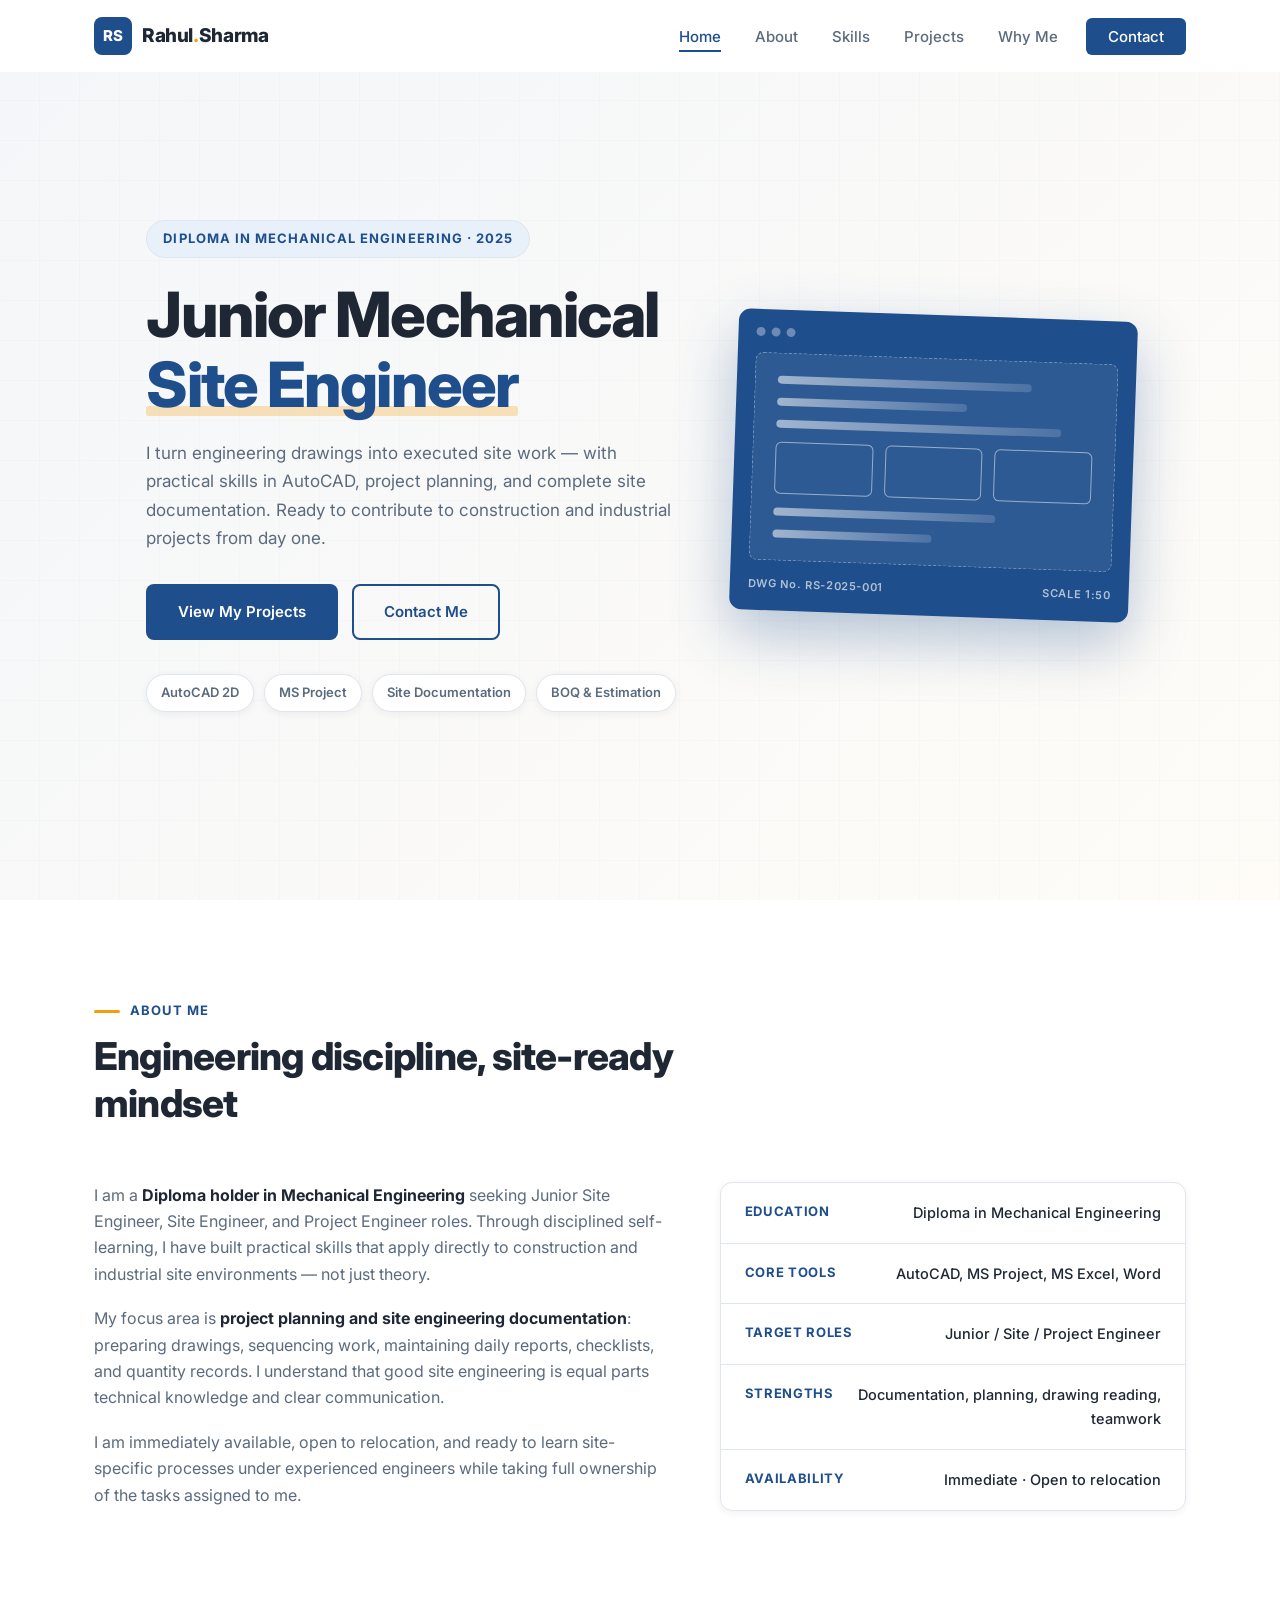
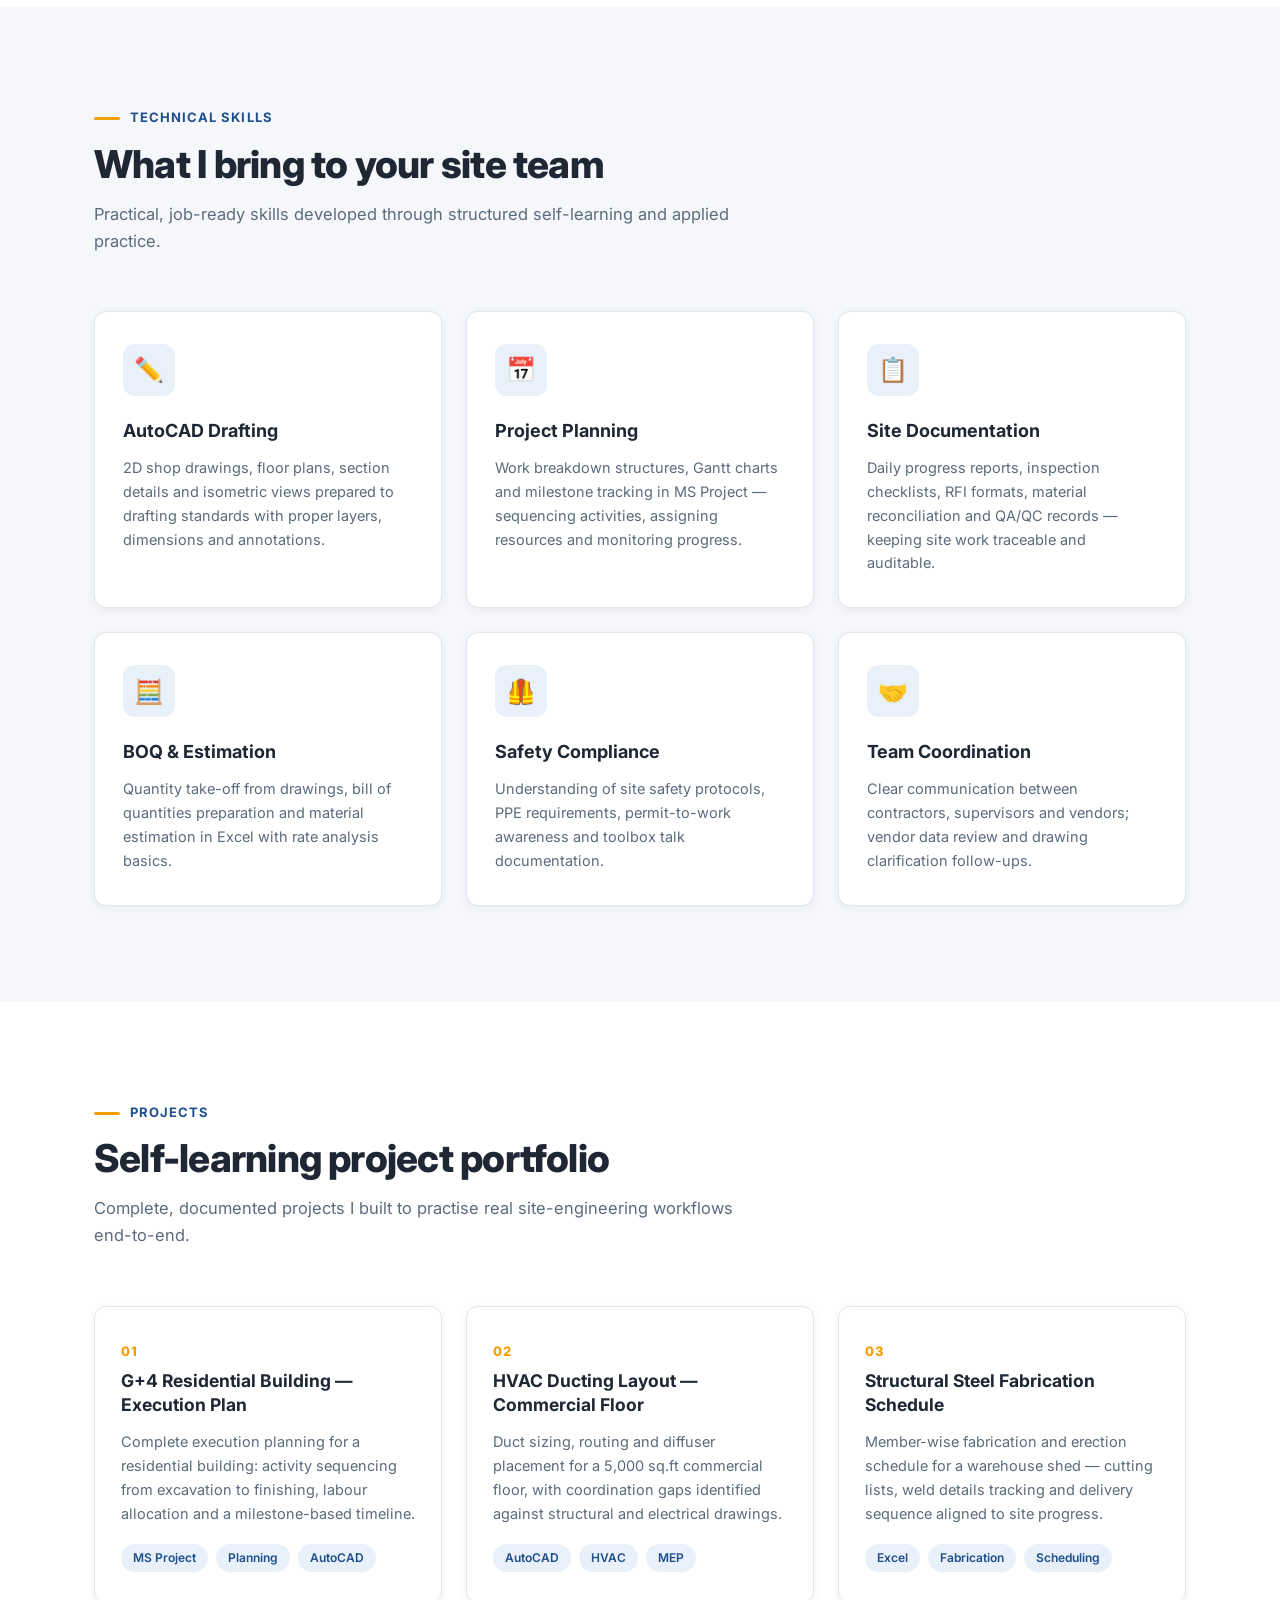
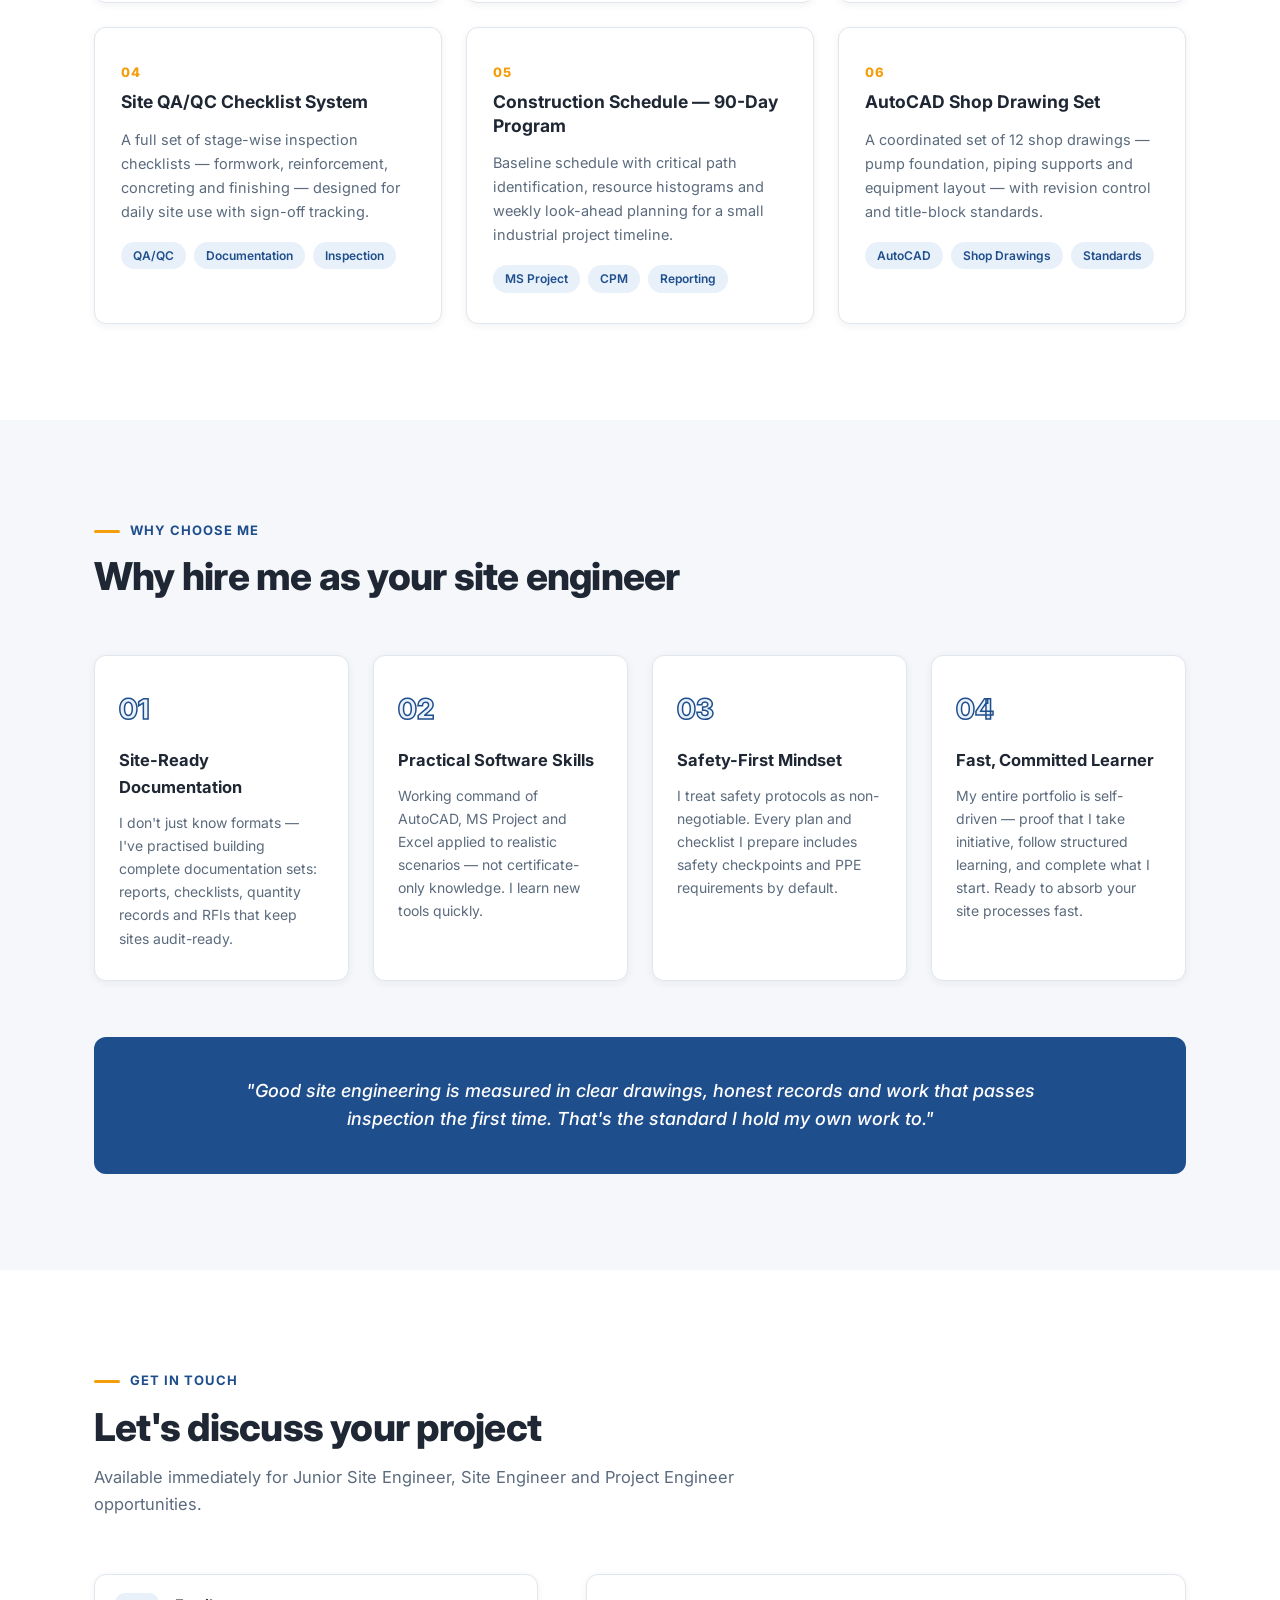
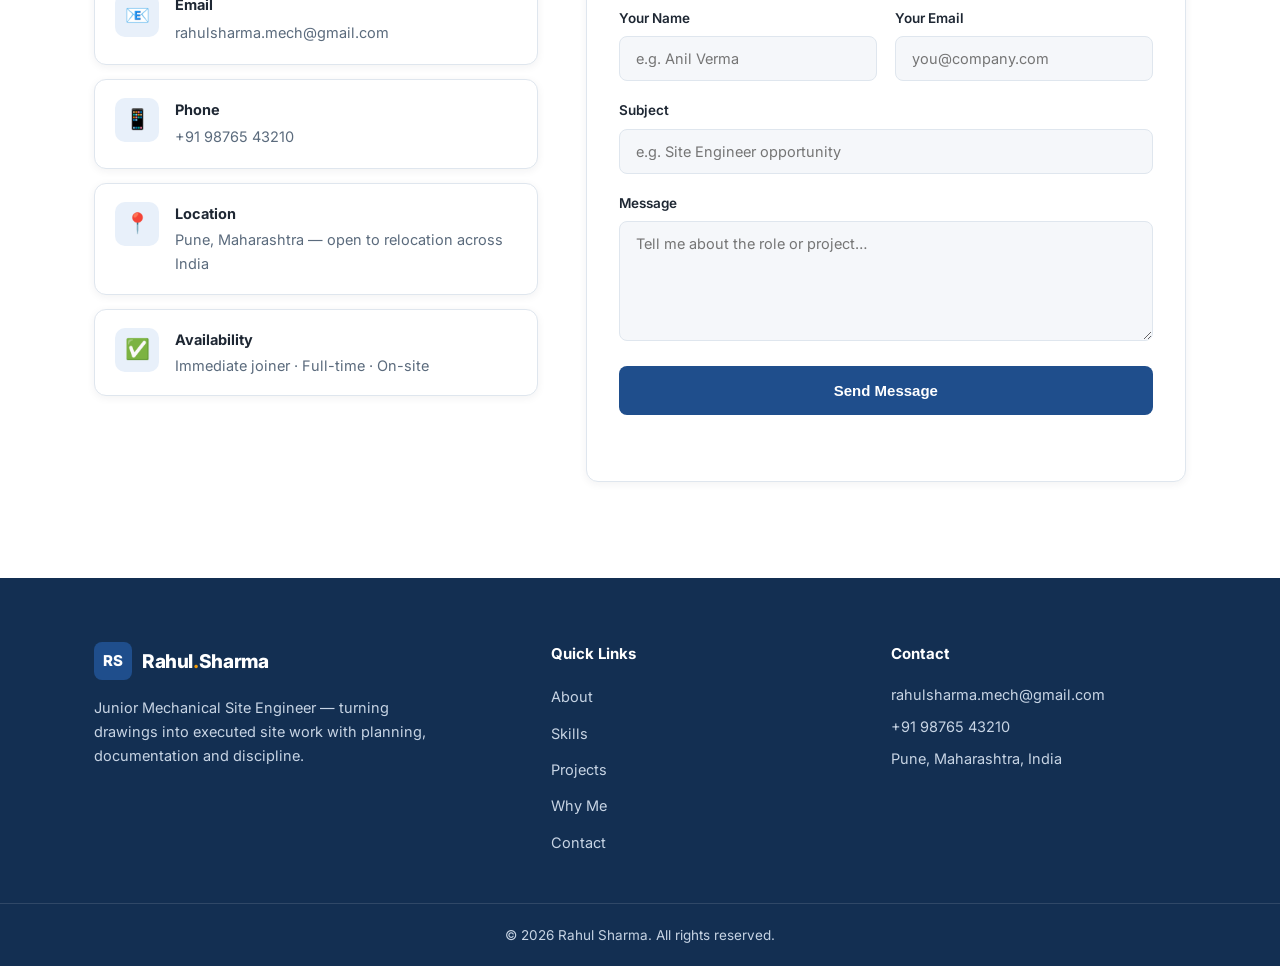
==== index.html @ 4ea64f09 "Initial portfolio website" ====
<!DOCTYPE html>
<html lang="en">
<head>
  <meta charset="UTF-8" />
  <meta name="viewport" content="width=device-width, initial-scale=1.0" />
  <title>Rahul Sharma | Junior Mechanical Site Engineer — Diploma in Mechanical Engineering</title>
  <meta name="description" content="Portfolio of Rahul Sharma, Diploma Mechanical Engineering candidate ready for Junior Site Engineer, Site Engineer and Project Engineer roles. Skilled in AutoCAD, project planning, and site engineering documentation." />
  <meta name="keywords" content="Mechanical Site Engineer, Junior Site Engineer, Project Engineer, Diploma Mechanical Engineering, AutoCAD, Site Documentation, Project Planning" />
  <meta name="author" content="Rahul Sharma" />

  <!-- Open Graph (social sharing) -->
  <meta property="og:title" content="Rahul Sharma | Junior Mechanical Site Engineer" />
  <meta property="og:description" content="Diploma Mechanical Engineering candidate skilled in AutoCAD, project planning and site documentation." />
  <meta property="og:type" content="website" />

  <link rel="preconnect" href="https://fonts.googleapis.com" />
  <link rel="preconnect" href="https://fonts.gstatic.com" crossorigin />
  <link href="https://fonts.googleapis.com/css2?family=Inter:wght@400;500;600;700;800&display=swap" rel="stylesheet" />
  <link rel="stylesheet" href="style.css" />
</head>
<body>

  <!-- ============ NAVBAR ============ -->
  <nav class="navbar" id="navbar" data-component="navbar">
    <div class="container nav-container">
      <a href="#home" class="nav-logo">
        <span class="logo-mark">RS</span>
        <span class="logo-text">Rahul<span class="logo-dot">.</span>Sharma</span>
      </a>

      <ul class="nav-menu" id="navMenu">
        <li><a href="#home" class="nav-link active">Home</a></li>
        <li><a href="#about" class="nav-link">About</a></li>
        <li><a href="#skills" class="nav-link">Skills</a></li>
        <li><a href="#projects" class="nav-link">Projects</a></li>
        <li><a href="#why" class="nav-link">Why Me</a></li>
        <li><a href="#contact" class="nav-link nav-cta">Contact</a></li>
      </ul>

      <button class="hamburger" id="hamburger" aria-label="Toggle navigation menu" aria-expanded="false">
        <span class="bar"></span>
        <span class="bar"></span>
        <span class="bar"></span>
      </button>
    </div>
  </nav>

  <!-- ============ HERO ============ -->
  <header class="hero" id="home" data-component="hero">
    <div class="container hero-container">
      <div class="hero-content">
        <p class="hero-eyebrow">Diploma in Mechanical Engineering · 2025</p>
        <h1 class="hero-title">
          Junior Mechanical<br />
          <span class="highlight">Site Engineer</span>
        </h1>
        <p class="hero-subtitle">
          I turn engineering drawings into executed site work — with practical skills in
          AutoCAD, project planning, and complete site documentation. Ready to contribute
          to construction and industrial projects from day one.
        </p>
        <div class="hero-btns">
          <a href="#projects" class="btn btn-primary">View My Projects</a>
          <a href="#contact" class="btn btn-outline">Contact Me</a>
        </div>
        <div class="hero-chips">
          <span class="chip">AutoCAD 2D</span>
          <span class="chip">MS Project</span>
          <span class="chip">Site Documentation</span>
          <span class="chip">BOQ &amp; Estimation</span>
        </div>
      </div>

      <div class="hero-visual">
        <div class="blueprint-card">
          <div class="bp-header">
            <span class="bp-dot"></span><span class="bp-dot"></span><span class="bp-dot"></span>
          </div>
          <div class="bp-grid">
            <div class="bp-line w-80"></div>
            <div class="bp-line w-60"></div>
            <div class="bp-line w-90"></div>
            <div class="bp-box-row">
              <div class="bp-box"></div>
              <div class="bp-box"></div>
              <div class="bp-box"></div>
            </div>
            <div class="bp-line w-70"></div>
            <div class="bp-line w-50"></div>
          </div>
          <div class="bp-footer">
            <span>DWG No. RS-2025-001</span>
            <span>SCALE 1:50</span>
          </div>
        </div>
      </div>
    </div>
    <div class="hero-bg"></div>
  </header>

  <!-- ============ ABOUT ============ -->
  <section class="section" id="about" data-component="about-section">
    <div class="container">
      <div class="section-head">
        <span class="section-label">About Me</span>
        <h2 class="section-title">Engineering discipline, site-ready mindset</h2>
      </div>

      <div class="about-grid">
        <div class="about-text">
          <p>
            I am a <strong>Diploma holder in Mechanical Engineering</strong> seeking Junior Site
            Engineer, Site Engineer, and Project Engineer roles. Through disciplined
            self-learning, I have built practical skills that apply directly to construction
            and industrial site environments — not just theory.
          </p>
          <p>
            My focus area is <strong>project planning and site engineering documentation</strong>:
            preparing drawings, sequencing work, maintaining daily reports, checklists, and
            quantity records. I understand that good site engineering is equal parts technical
            knowledge and clear communication.
          </p>
          <p>
            I am immediately available, open to relocation, and ready to learn site-specific
            processes under experienced engineers while taking full ownership of the tasks
            assigned to me.
          </p>
        </div>

        <div class="about-facts">
          <div class="fact-row">
            <span class="fact-label">Education</span>
            <span class="fact-value">Diploma in Mechanical Engineering</span>
          </div>
          <div class="fact-row">
            <span class="fact-label">Core Tools</span>
            <span class="fact-value">AutoCAD, MS Project, MS Excel, Word</span>
          </div>
          <div class="fact-row">
            <span class="fact-label">Target Roles</span>
            <span class="fact-value">Junior / Site / Project Engineer</span>
          </div>
          <div class="fact-row">
            <span class="fact-label">Strengths</span>
            <span class="fact-value">Documentation, planning, drawing reading, teamwork</span>
          </div>
          <div class="fact-row">
            <span class="fact-label">Availability</span>
            <span class="fact-value">Immediate · Open to relocation</span>
          </div>
        </div>
      </div>
    </div>
  </section>

  <!-- ============ SKILLS ============ -->
  <section class="section section-alt" id="skills" data-component="skills-section">
    <div class="container">
      <div class="section-head">
        <span class="section-label">Technical Skills</span>
        <h2 class="section-title">What I bring to your site team</h2>
        <p class="section-desc">Practical, job-ready skills developed through structured self-learning and applied practice.</p>
      </div>

      <div class="skills-grid">
        <div class="skill-card">
          <div class="skill-icon">✏️</div>
          <h3>AutoCAD Drafting</h3>
          <p>2D shop drawings, floor plans, section details and isometric views prepared to drafting standards with proper layers, dimensions and annotations.</p>
        </div>
        <div class="skill-card">
          <div class="skill-icon">📅</div>
          <h3>Project Planning</h3>
          <p>Work breakdown structures, Gantt charts and milestone tracking in MS Project — sequencing activities, assigning resources and monitoring progress.</p>
        </div>
        <div class="skill-card">
          <div class="skill-icon">📋</div>
          <h3>Site Documentation</h3>
          <p>Daily progress reports, inspection checklists, RFI formats, material reconciliation and QA/QC records — keeping site work traceable and auditable.</p>
        </div>
        <div class="skill-card">
          <div class="skill-icon">🧮</div>
          <h3>BOQ &amp; Estimation</h3>
          <p>Quantity take-off from drawings, bill of quantities preparation and material estimation in Excel with rate analysis basics.</p>
        </div>
        <div class="skill-card">
          <div class="skill-icon">🦺</div>
          <h3>Safety Compliance</h3>
          <p>Understanding of site safety protocols, PPE requirements, permit-to-work awareness and toolbox talk documentation.</p>
        </div>
        <div class="skill-card">
          <div class="skill-icon">🤝</div>
          <h3>Team Coordination</h3>
          <p>Clear communication between contractors, supervisors and vendors; vendor data review and drawing clarification follow-ups.</p>
        </div>
      </div>
    </div>
  </section>

  <!-- ============ PROJECTS ============ -->
  <section class="section" id="projects" data-component="projects-section">
    <div class="container">
      <div class="section-head">
        <span class="section-label">Projects</span>
        <h2 class="section-title">Self-learning project portfolio</h2>
        <p class="section-desc">Complete, documented projects I built to practise real site-engineering workflows end-to-end.</p>
      </div>

      <div class="projects-grid">
        <article class="project-card">
          <div class="project-top">
            <span class="project-num">01</span>
            <h3>G+4 Residential Building — Execution Plan</h3>
          </div>
          <p>Complete execution planning for a residential building: activity sequencing from excavation to finishing, labour allocation and a milestone-based timeline.</p>
          <div class="tags"><span>MS Project</span><span>Planning</span><span>AutoCAD</span></div>
        </article>

        <article class="project-card">
          <div class="project-top">
            <span class="project-num">02</span>
            <h3>HVAC Ducting Layout — Commercial Floor</h3>
          </div>
          <p>Duct sizing, routing and diffuser placement for a 5,000 sq.ft commercial floor, with coordination gaps identified against structural and electrical drawings.</p>
          <div class="tags"><span>AutoCAD</span><span>HVAC</span><span>MEP</span></div>
        </article>

        <article class="project-card">
          <div class="project-top">
            <span class="project-num">03</span>
            <h3>Structural Steel Fabrication Schedule</h3>
          </div>
          <p>Member-wise fabrication and erection schedule for a warehouse shed — cutting lists, weld details tracking and delivery sequence aligned to site progress.</p>
          <div class="tags"><span>Excel</span><span>Fabrication</span><span>Scheduling</span></div>
        </article>

        <article class="project-card">
          <div class="project-top">
            <span class="project-num">04</span>
            <h3>Site QA/QC Checklist System</h3>
          </div>
          <p>A full set of stage-wise inspection checklists — formwork, reinforcement, concreting and finishing — designed for daily site use with sign-off tracking.</p>
          <div class="tags"><span>QA/QC</span><span>Documentation</span><span>Inspection</span></div>
        </article>

        <article class="project-card">
          <div class="project-top">
            <span class="project-num">05</span>
            <h3>Construction Schedule — 90-Day Program</h3>
          </div>
          <p>Baseline schedule with critical path identification, resource histograms and weekly look-ahead planning for a small industrial project timeline.</p>
          <div class="tags"><span>MS Project</span><span>CPM</span><span>Reporting</span></div>
        </article>

        <article class="project-card">
          <div class="project-top">
            <span class="project-num">06</span>
            <h3>AutoCAD Shop Drawing Set</h3>
          </div>
          <p>A coordinated set of 12 shop drawings — pump foundation, piping supports and equipment layout — with revision control and title-block standards.</p>
          <div class="tags"><span>AutoCAD</span><span>Shop Drawings</span><span>Standards</span></div>
        </article>
      </div>
    </div>
  </section>

  <!-- ============ WHY CHOOSE ME ============ -->
  <section class="section section-alt" id="why" data-component="why-section">
    <div class="container">
      <div class="section-head">
        <span class="section-label">Why Choose Me</span>
        <h2 class="section-title">Why hire me as your site engineer</h2>
      </div>

      <div class="why-grid">
        <div class="why-card">
          <div class="why-num">01</div>
          <h3>Site-Ready Documentation</h3>
          <p>I don't just know formats — I've practised building complete documentation sets: reports, checklists, quantity records and RFIs that keep sites audit-ready.</p>
        </div>
        <div class="why-card">
          <div class="why-num">02</div>
          <h3>Practical Software Skills</h3>
          <p>Working command of AutoCAD, MS Project and Excel applied to realistic scenarios — not certificate-only knowledge. I learn new tools quickly.</p>
        </div>
        <div class="why-card">
          <div class="why-num">03</div>
          <h3>Safety-First Mindset</h3>
          <p>I treat safety protocols as non-negotiable. Every plan and checklist I prepare includes safety checkpoints and PPE requirements by default.</p>
        </div>
        <div class="why-card">
          <div class="why-num">04</div>
          <h3>Fast, Committed Learner</h3>
          <p>My entire portfolio is self-driven — proof that I take initiative, follow structured learning, and complete what I start. Ready to absorb your site processes fast.</p>
        </div>
      </div>

      <div class="why-statement">
        <p>"Good site engineering is measured in clear drawings, honest records and work that passes inspection the first time. That's the standard I hold my own work to."</p>
      </div>
    </div>
  </section>

  <!-- ============ CONTACT ============ -->
  <section class="section" id="contact" data-component="contact-section">
    <div class="container">
      <div class="section-head">
        <span class="section-label">Get In Touch</span>
        <h2 class="section-title">Let's discuss your project</h2>
        <p class="section-desc">Available immediately for Junior Site Engineer, Site Engineer and Project Engineer opportunities.</p>
      </div>

      <div class="contact-grid">
        <div class="contact-info">
          <div class="contact-item">
            <div class="contact-icon">📧</div>
            <div>
              <h4>Email</h4>
              <a href="mailto:rahulsharma.mech@gmail.com">rahulsharma.mech@gmail.com</a>
            </div>
          </div>
          <div class="contact-item">
            <div class="contact-icon">📱</div>
            <div>
              <h4>Phone</h4>
              <a href="tel:+919876543210">+91 98765 43210</a>
            </div>
          </div>
          <div class="contact-item">
            <div class="contact-icon">📍</div>
            <div>
              <h4>Location</h4>
              <p>Pune, Maharashtra — open to relocation across India</p>
            </div>
          </div>
          <div class="contact-item">
            <div class="contact-icon">✅</div>
            <div>
              <h4>Availability</h4>
              <p>Immediate joiner · Full-time · On-site</p>
            </div>
          </div>
        </div>

        <form class="contact-form" id="contactForm" novalidate>
          <div class="form-row">
            <div class="form-group">
              <label for="name">Your Name</label>
              <input type="text" id="name" name="name" placeholder="e.g. Anil Verma" required />
            </div>
            <div class="form-group">
              <label for="email">Your Email</label>
              <input type="email" id="email" name="email" placeholder="you@company.com" required />
            </div>
          </div>
          <div class="form-group">
            <label for="subject">Subject</label>
            <input type="text" id="subject" name="subject" placeholder="e.g. Site Engineer opportunity" required />
          </div>
          <div class="form-group">
            <label for="message">Message</label>
            <textarea id="message" name="message" rows="5" placeholder="Tell me about the role or project…" required></textarea>
          </div>
          <button type="submit" class="btn btn-primary btn-full">Send Message</button>
          <p class="form-note" id="formNote"></p>
        </form>
      </div>
    </div>
  </section>

  <!-- ============ FOOTER ============ -->
  <footer class="footer" data-component="footer">
    <div class="container footer-grid">
      <div class="footer-brand">
        <a href="#home" class="nav-logo">
          <span class="logo-mark">RS</span>
          <span class="logo-text">Rahul<span class="logo-dot">.</span>Sharma</span>
        </a>
        <p>Junior Mechanical Site Engineer — turning drawings into executed site work with planning, documentation and discipline.</p>
      </div>
      <div class="footer-links">
        <h4>Quick Links</h4>
        <ul>
          <li><a href="#about">About</a></li>
          <li><a href="#skills">Skills</a></li>
          <li><a href="#projects">Projects</a></li>
          <li><a href="#why">Why Me</a></li>
          <li><a href="#contact">Contact</a></li>
        </ul>
      </div>
      <div class="footer-contact">
        <h4>Contact</h4>
        <p><a href="mailto:rahulsharma.mech@gmail.com">rahulsharma.mech@gmail.com</a></p>
        <p><a href="tel:+919876543210">+91 98765 43210</a></p>
        <p>Pune, Maharashtra, India</p>
      </div>
    </div>
    <div class="footer-bottom">
      <div class="container">
        <p>© <span id="year"></span> Rahul Sharma. All rights reserved.</p>
      </div>
    </div>
  </footer>

  <script type="module" src="js/main.js"></script>
</body>
</html>
---- style.css ----
/* ============================================
   Rahul Sharma — Mechanical Site Engineer Portfolio
   Clean corporate/engineering theme
   ============================================ */

/* ---------- Design Tokens ---------- */
:root {
  --primary: #1f4e8c;          /* engineering navy blue */
  --primary-dark: #173a68;
  --primary-light: #e8f0fa;
  --accent: #f59e0b;           /* safety amber accent */
  --bg: #ffffff;
  --bg-alt: #f5f7fa;
  --text: #1e2733;
  --text-muted: #5b6b7d;
  --border: #dfe6ee;
  --radius: 12px;
  --shadow-sm: 0 2px 8px rgba(30, 39, 51, 0.06);
  --shadow-md: 0 10px 30px rgba(30, 39, 51, 0.10);
  --nav-h: 72px;
  --font: 'Inter', -apple-system, BlinkMacSystemFont, 'Segoe UI', Roboto, sans-serif;
}

/* ---------- Reset & Base ---------- */
* { margin: 0; padding: 0; box-sizing: border-box; }

html { scroll-behavior: smooth; }

body {
  font-family: var(--font);
  color: var(--text);
  background: var(--bg);
  line-height: 1.65;
  font-size: 16px;
  -webkit-font-smoothing: antialiased;
}

img { max-width: 100%; display: block; }
a { text-decoration: none; color: inherit; }
ul { list-style: none; }
section[id], header[id] { scroll-margin-top: var(--nav-h); }

.container {
  max-width: 1140px;
  margin: 0 auto;
  padding: 0 24px;
}

/* ---------- Buttons ---------- */
.btn {
  display: inline-block;
  padding: 14px 30px;
  border-radius: 8px;
  font-weight: 600;
  font-size: 15px;
  border: 2px solid transparent;
  cursor: pointer;
  transition: transform 0.25s ease, box-shadow 0.25s ease, background 0.25s ease, color 0.25s ease, border-color 0.25s ease;
}
.btn:active { transform: translateY(0); }

.btn-primary {
  background: var(--primary);
  color: #fff;
}
.btn-primary:hover {
  background: var(--primary-dark);
  transform: translateY(-3px);
  box-shadow: 0 8px 20px rgba(31, 78, 140, 0.28);
}

.btn-outline {
  background: transparent;
  color: var(--primary);
  border-color: var(--primary);
}
.btn-outline:hover {
  background: var(--primary);
  color: #fff;
  transform: translateY(-3px);
  box-shadow: 0 8px 20px rgba(31, 78, 140, 0.20);
}

.btn-full { width: 100%; }

/* ============================================
   NAVBAR
   ============================================ */
.navbar {
  position: fixed;
  top: 0;
  left: 0;
  width: 100%;
  height: var(--nav-h);
  background: rgba(255, 255, 255, 0.96);
  backdrop-filter: blur(8px);
  z-index: 1000;
  transition: box-shadow 0.3s ease;
}
.navbar.scrolled { box-shadow: var(--shadow-sm); }

.nav-container {
  height: var(--nav-h);
  display: flex;
  align-items: center;
  justify-content: space-between;
}

.nav-logo {
  display: flex;
  align-items: center;
  gap: 10px;
  font-weight: 800;
  font-size: 19px;
  letter-spacing: -0.02em;
}
.logo-mark {
  width: 38px;
  height: 38px;
  display: grid;
  place-items: center;
  background: var(--primary);
  color: #fff;
  border-radius: 8px;
  font-size: 15px;
  font-weight: 800;
}
.logo-dot { color: var(--accent); }

.nav-menu {
  display: flex;
  align-items: center;
  gap: 6px;
}
.nav-link {
  position: relative;
  padding: 8px 14px;
  font-weight: 500;
  font-size: 15px;
  color: var(--text-muted);
  transition: color 0.2s ease;
  border-radius: 6px;
}
.nav-link::after {
  content: '';
  position: absolute;
  left: 14px;
  right: 14px;
  bottom: 2px;
  height: 2px;
  background: var(--primary);
  transform: scaleX(0);
  transform-origin: left;
  transition: transform 0.25s ease;
}
.nav-link:hover,
.nav-link.active { color: var(--primary); }
.nav-link:hover::after,
.nav-link.active::after { transform: scaleX(1); }

.nav-cta,
.nav-cta.active,
.nav-cta:hover {
  background: var(--primary);
  color: #fff;
  margin-left: 8px;
  padding: 9px 22px;
}
.nav-cta::after { display: none; }
.nav-cta:hover { background: var(--primary-dark); }

/* Hamburger */
.hamburger {
  display: none;
  flex-direction: column;
  gap: 5px;
  background: none;
  border: none;
  cursor: pointer;
  padding: 6px;
}
.bar {
  width: 24px;
  height: 2.5px;
  background: var(--text);
  border-radius: 2px;
  transition: transform 0.3s ease, opacity 0.3s ease;
}
.hamburger.active .bar:nth-child(1) { transform: translateY(7.5px) rotate(45deg); }
.hamburger.active .bar:nth-child(2) { opacity: 0; }
.hamburger.active .bar:nth-child(3) { transform: translateY(-7.5px) rotate(-45deg); }

/* ============================================
   HERO
   ============================================ */
.hero {
  position: relative;
  min-height: 100vh;
  display: flex;
  align-items: center;
  padding: calc(var(--nav-h) + 40px) 0 80px;
  overflow: hidden;
}
.hero-bg {
  position: absolute;
  inset: 0;
  z-index: -1;
  background:
    linear-gradient(135deg, rgba(31, 78, 140, 0.05) 0%, rgba(245, 158, 11, 0.03) 100%),
    repeating-linear-gradient(0deg, transparent, transparent 39px, rgba(31, 78, 140, 0.045) 40px),
    repeating-linear-gradient(90deg, transparent, transparent 39px, rgba(31, 78, 140, 0.045) 40px);
}

.hero-container {
  display: grid;
  grid-template-columns: 1.15fr 0.85fr;
  gap: 48px;
  align-items: center;
}

.hero-eyebrow {
  display: inline-block;
  font-size: 13px;
  font-weight: 700;
  letter-spacing: 0.08em;
  text-transform: uppercase;
  color: var(--primary);
  background: var(--primary-light);
  border: 1px solid var(--border);
  padding: 7px 16px;
  border-radius: 100px;
  margin-bottom: 22px;
}

.hero-title {
  font-size: clamp(2.4rem, 5.4vw, 3.9rem);
  font-weight: 800;
  line-height: 1.12;
  letter-spacing: -0.03em;
  margin-bottom: 20px;
}
.hero-title .highlight {
  color: var(--primary);
  position: relative;
}
.hero-title .highlight::after {
  content: '';
  position: absolute;
  left: 0;
  bottom: 6px;
  width: 100%;
  height: 10px;
  background: rgba(245, 158, 11, 0.28);
  z-index: -1;
  border-radius: 2px;
}

.hero-subtitle {
  font-size: 17px;
  color: var(--text-muted);
  max-width: 540px;
  margin-bottom: 32px;
}

.hero-btns {
  display: flex;
  gap: 14px;
  flex-wrap: wrap;
  margin-bottom: 34px;
}

.hero-chips {
  display: flex;
  flex-wrap: wrap;
  gap: 10px;
}
.chip {
  font-size: 13px;
  font-weight: 600;
  color: var(--text-muted);
  background: #fff;
  border: 1px solid var(--border);
  padding: 7px 14px;
  border-radius: 100px;
  box-shadow: var(--shadow-sm);
  transition: transform 0.2s ease, color 0.2s ease, border-color 0.2s ease;
}
.chip:hover {
  transform: translateY(-2px);
  color: var(--primary);
  border-color: var(--primary);
}

/* Blueprint card visual */
.blueprint-card {
  background: var(--primary);
  border-radius: var(--radius);
  padding: 18px;
  box-shadow: 0 24px 60px rgba(31, 78, 140, 0.32);
  transform: rotate(2deg);
  transition: transform 0.4s ease;
}
.blueprint-card:hover { transform: rotate(0deg) scale(1.02); }

.bp-header { display: flex; gap: 6px; margin-bottom: 16px; }
.bp-dot { width: 9px; height: 9px; border-radius: 50%; background: rgba(255, 255, 255, 0.35); }

.bp-grid {
  background: rgba(255, 255, 255, 0.07);
  border: 1px dashed rgba(255, 255, 255, 0.35);
  border-radius: 8px;
  padding: 22px;
  display: flex;
  flex-direction: column;
  gap: 14px;
}
.bp-line {
  height: 8px;
  border-radius: 4px;
  background: linear-gradient(90deg, rgba(255, 255, 255, 0.55), rgba(255, 255, 255, 0.15));
}
.w-90 { width: 90%; }
.w-80 { width: 80%; }
.w-70 { width: 70%; }
.w-60 { width: 60%; }
.w-50 { width: 50%; }

.bp-box-row { display: flex; gap: 12px; }
.bp-box {
  flex: 1;
  height: 52px;
  border: 1.5px solid rgba(255, 255, 255, 0.5);
  border-radius: 6px;
}

.bp-footer {
  display: flex;
  justify-content: space-between;
  margin-top: 14px;
  font-size: 11px;
  font-weight: 600;
  letter-spacing: 0.06em;
  color: rgba(255, 255, 255, 0.65);
}

/* ============================================
   SECTIONS (shared)
   ============================================ */
.section { padding: 96px 0; }
.section-alt { background: var(--bg-alt); }

.section-head {
  max-width: 640px;
  margin-bottom: 56px;
}
.section-label {
  display: inline-block;
  font-size: 13px;
  font-weight: 700;
  letter-spacing: 0.08em;
  text-transform: uppercase;
  color: var(--primary);
  margin-bottom: 12px;
}
.section-label::before {
  content: '';
  display: inline-block;
  width: 26px;
  height: 3px;
  background: var(--accent);
  margin-right: 10px;
  vertical-align: middle;
  border-radius: 2px;
}
.section-title {
  font-size: clamp(1.7rem, 3.4vw, 2.4rem);
  font-weight: 800;
  letter-spacing: -0.02em;
  line-height: 1.2;
}
.section-desc {
  margin-top: 14px;
  color: var(--text-muted);
  font-size: 16.5px;
}

/* ============================================
   ABOUT
   ============================================ */
.about-grid {
  display: grid;
  grid-template-columns: 1.1fr 0.9fr;
  gap: 56px;
  align-items: start;
}
.about-text p { margin-bottom: 18px; color: var(--text-muted); }
.about-text p:last-child { margin-bottom: 0; }
.about-text strong { color: var(--text); }

.about-facts {
  background: #fff;
  border: 1px solid var(--border);
  border-radius: var(--radius);
  box-shadow: var(--shadow-sm);
  overflow: hidden;
}
.fact-row {
  display: flex;
  justify-content: space-between;
  gap: 16px;
  padding: 18px 24px;
  border-bottom: 1px solid var(--border);
  transition: background 0.2s ease;
}
.fact-row:last-child { border-bottom: none; }
.fact-row:hover { background: var(--primary-light); }
.fact-label {
  font-size: 13px;
  font-weight: 700;
  text-transform: uppercase;
  letter-spacing: 0.05em;
  color: var(--primary);
  white-space: nowrap;
}
.fact-value { text-align: right; font-weight: 500; font-size: 14.5px; }

/* ============================================
   SKILLS
   ============================================ */
.skills-grid {
  display: grid;
  grid-template-columns: repeat(3, 1fr);
  gap: 24px;
}
.skill-card {
  background: #fff;
  border: 1px solid var(--border);
  border-radius: var(--radius);
  padding: 32px 28px;
  box-shadow: var(--shadow-sm);
  transition: transform 0.3s ease, box-shadow 0.3s ease, border-color 0.3s ease;
}
.skill-card:hover {
  transform: translateY(-6px);
  box-shadow: var(--shadow-md);
  border-color: var(--primary);
}
.skill-icon {
  width: 52px;
  height: 52px;
  display: grid;
  place-items: center;
  font-size: 24px;
  background: var(--primary-light);
  border-radius: 12px;
  margin-bottom: 20px;
  transition: transform 0.3s ease;
}
.skill-card:hover .skill-icon { transform: scale(1.1) rotate(-4deg); }
.skill-card h3 {
  font-size: 18px;
  font-weight: 700;
  margin-bottom: 10px;
}
.skill-card p { font-size: 14.5px; color: var(--text-muted); }

/* ============================================
   PROJECTS
   ============================================ */
.projects-grid {
  display: grid;
  grid-template-columns: repeat(3, 1fr);
  gap: 24px;
}
.project-card {
  position: relative;
  background: #fff;
  border: 1px solid var(--border);
  border-radius: var(--radius);
  padding: 30px 26px;
  box-shadow: var(--shadow-sm);
  transition: transform 0.3s ease, box-shadow 0.3s ease;
  overflow: hidden;
}
.project-card::before {
  content: '';
  position: absolute;
  top: 0;
  left: 0;
  right: 0;
  height: 4px;
  background: linear-gradient(90deg, var(--primary), var(--accent));
  transform: scaleX(0);
  transform-origin: left;
  transition: transform 0.35s ease;
}
.project-card:hover {
  transform: translateY(-6px);
  box-shadow: var(--shadow-md);
}
.project-card:hover::before { transform: scaleX(1); }

.project-top { margin-bottom: 14px; }
.project-num {
  font-size: 13px;
  font-weight: 800;
  color: var(--accent);
  letter-spacing: 0.1em;
}
.project-card h3 {
  font-size: 17.5px;
  font-weight: 700;
  line-height: 1.35;
  margin-top: 6px;
}
.project-card p {
  font-size: 14.5px;
  color: var(--text-muted);
  margin-bottom: 18px;
}

.tags { display: flex; flex-wrap: wrap; gap: 8px; }
.tags span {
  font-size: 12px;
  font-weight: 600;
  color: var(--primary);
  background: var(--primary-light);
  padding: 4px 12px;
  border-radius: 100px;
}

/* ============================================
   WHY CHOOSE ME
   ============================================ */
.why-grid {
  display: grid;
  grid-template-columns: repeat(4, 1fr);
  gap: 24px;
  margin-bottom: 56px;
}
.why-card {
  background: #fff;
  border: 1px solid var(--border);
  border-radius: var(--radius);
  padding: 30px 24px;
  box-shadow: var(--shadow-sm);
  transition: transform 0.3s ease, box-shadow 0.3s ease;
}
.why-card:hover {
  transform: translateY(-6px);
  box-shadow: var(--shadow-md);
}
.why-num {
  font-size: 28px;
  font-weight: 800;
  color: var(--primary-light);
  -webkit-text-stroke: 1.5px var(--primary);
  margin-bottom: 14px;
}
.why-card h3 { font-size: 16.5px; font-weight: 700; margin-bottom: 10px; }
.why-card p { font-size: 14px; color: var(--text-muted); }

.why-statement {
  background: var(--primary);
  border-radius: var(--radius);
  padding: 40px 44px;
  text-align: center;
}
.why-statement p {
  color: #fff;
  font-size: 18px;
  font-weight: 500;
  line-height: 1.6;
  max-width: 820px;
  margin: 0 auto;
  font-style: italic;
}

/* ============================================
   CONTACT
   ============================================ */
.contact-grid {
  display: grid;
  grid-template-columns: 0.85fr 1.15fr;
  gap: 48px;
  align-items: start;
}

.contact-info {
  display: flex;
  flex-direction: column;
  gap: 14px;
}
.contact-item {
  display: flex;
  align-items: flex-start;
  gap: 16px;
  background: #fff;
  border: 1px solid var(--border);
  border-radius: var(--radius);
  padding: 18px 20px;
  box-shadow: var(--shadow-sm);
  transition: transform 0.25s ease, border-color 0.25s ease;
}
.contact-item:hover {
  transform: translateX(6px);
  border-color: var(--primary);
}
.contact-icon {
  width: 44px;
  height: 44px;
  flex-shrink: 0;
  display: grid;
  place-items: center;
  font-size: 20px;
  background: var(--primary-light);
  border-radius: 10px;
}
.contact-item h4 { font-size: 14.5px; font-weight: 700; margin-bottom: 2px; }
.contact-item a,
.contact-item p { font-size: 14.5px; color: var(--text-muted); }
.contact-item a:hover { color: var(--primary); }

.contact-form {
  background: #fff;
  border: 1px solid var(--border);
  border-radius: var(--radius);
  padding: 32px;
  box-shadow: var(--shadow-sm);
}
.form-row {
  display: grid;
  grid-template-columns: 1fr 1fr;
  gap: 18px;
}
.form-group { margin-bottom: 18px; }
.form-group label {
  display: block;
  font-size: 13.5px;
  font-weight: 600;
  margin-bottom: 7px;
  color: var(--text);
}
.form-group input,
.form-group textarea {
  width: 100%;
  padding: 13px 16px;
  font-family: inherit;
  font-size: 14.5px;
  color: var(--text);
  background: var(--bg-alt);
  border: 1.5px solid var(--border);
  border-radius: 8px;
  transition: border-color 0.2s ease, box-shadow 0.2s ease, background 0.2s ease;
}
.form-group input:focus,
.form-group textarea:focus {
  outline: none;
  border-color: var(--primary);
  background: #fff;
  box-shadow: 0 0 0 4px rgba(31, 78, 140, 0.10);
}
.form-group textarea { resize: vertical; min-height: 120px; }

.form-note {
  margin-top: 14px;
  font-size: 14px;
  font-weight: 600;
  color: var(--primary);
  text-align: center;
  min-height: 20px;
}
.form-note.error { color: #c0392b; }

/* ============================================
   FOOTER
   ============================================ */
.footer {
  background: #132f52;
  color: #c7d4e4;
}
.footer-grid {
  display: grid;
  grid-template-columns: 1.4fr 1fr 1fr;
  gap: 44px;
  padding-top: 64px;
  padding-bottom: 48px;
}
.footer .nav-logo { color: #fff; margin-bottom: 16px; }
.footer-brand p { font-size: 14.5px; max-width: 340px; }
.footer h4 {
  color: #fff;
  font-size: 15px;
  font-weight: 700;
  margin-bottom: 16px;
}
.footer-links ul { display: flex; flex-direction: column; gap: 10px; }
.footer-links a {
  font-size: 14.5px;
  transition: color 0.2s ease, padding-left 0.2s ease;
}
.footer-links a:hover { color: #fff; padding-left: 6px; }
.footer-contact p { font-size: 14.5px; margin-bottom: 8px; }
.footer-contact a:hover { color: #fff; }

.footer-bottom {
  border-top: 1px solid rgba(255, 255, 255, 0.12);
  padding: 20px 0;
  font-size: 13.5px;
  text-align: center;
}

/* ============================================
   SCROLL REVEAL ANIMATIONS
   ============================================ */
.reveal {
  opacity: 0;
  transform: translateY(28px);
  transition: opacity 0.7s ease, transform 0.7s ease;
}
.reveal.visible {
  opacity: 1;
  transform: translateY(0);
}
.delay-1 { transition-delay: 0.12s; }
.delay-2 { transition-delay: 0.24s; }
.delay-3 { transition-delay: 0.36s; }
.delay-4 { transition-delay: 0.48s; }

@media (prefers-reduced-motion: reduce) {
  html { scroll-behavior: auto; }
  .reveal { opacity: 1; transform: none; transition: none; }
  .btn, .skill-card, .project-card, .why-card, .chip,
  .blueprint-card, .contact-item, .fact-row { transition: none; }
}

/* ============================================
   RESPONSIVE
   ============================================ */
@media (max-width: 992px) {
  .hero-container { grid-template-columns: 1fr; gap: 56px; }
  .hero-visual { max-width: 420px; margin: 0 auto; width: 100%; }
  .skills-grid { grid-template-columns: repeat(2, 1fr); }
  .projects-grid { grid-template-columns: repeat(2, 1fr); }
  .why-grid { grid-template-columns: repeat(2, 1fr); }
  .about-grid { grid-template-columns: 1fr; gap: 40px; }
  .contact-grid { grid-template-columns: 1fr; gap: 36px; }
  .footer-grid { grid-template-columns: 1fr 1fr; }
}

@media (max-width: 768px) {
  body { font-size: 15px; }
  .section { padding: 72px 0; }

  /* Mobile nav */
  .hamburger { display: flex; z-index: 1100; }
  .nav-menu {
    position: fixed;
    top: var(--nav-h);
    left: 0;
    width: 100%;
    flex-direction: column;
    align-items: stretch;
    background: #fff;
    padding: 12px 24px 24px;
    box-shadow: var(--shadow-md);
    gap: 2px;
    transform: translateY(-140%);
    transition: transform 0.35s ease;
  }
  .nav-menu.open { transform: translateY(0); }
  .nav-link { display: block; padding: 13px 8px; font-size: 16px; }
  .nav-link::after { display: none; }
  .nav-cta {
    display: block;
    text-align: center;
    margin: 10px 0 0 0;
  }

  .herosection-padding-fix { } /* no-op, kept for clarity */
  .form-row { grid-template-columns: 1fr; }
}

@media (max-width: 560px) {
  .skills-grid { grid-template-columns: 1fr; }
  .projects-grid { grid-template-columns: 1fr; }
  .why-grid { grid-template-columns: 1fr; }
  .footer-grid { grid-template-columns: 1fr; gap: 32px; }
  .fact-row { flex-direction: column; gap: 4px; }
  .fact-value { text-align: left; }
  .hero-btns .btn { flex: 1; text-align: center; }
  .why-statement { padding: 32px 24px; }
  .contact-form { padding: 24px 20px; }
}
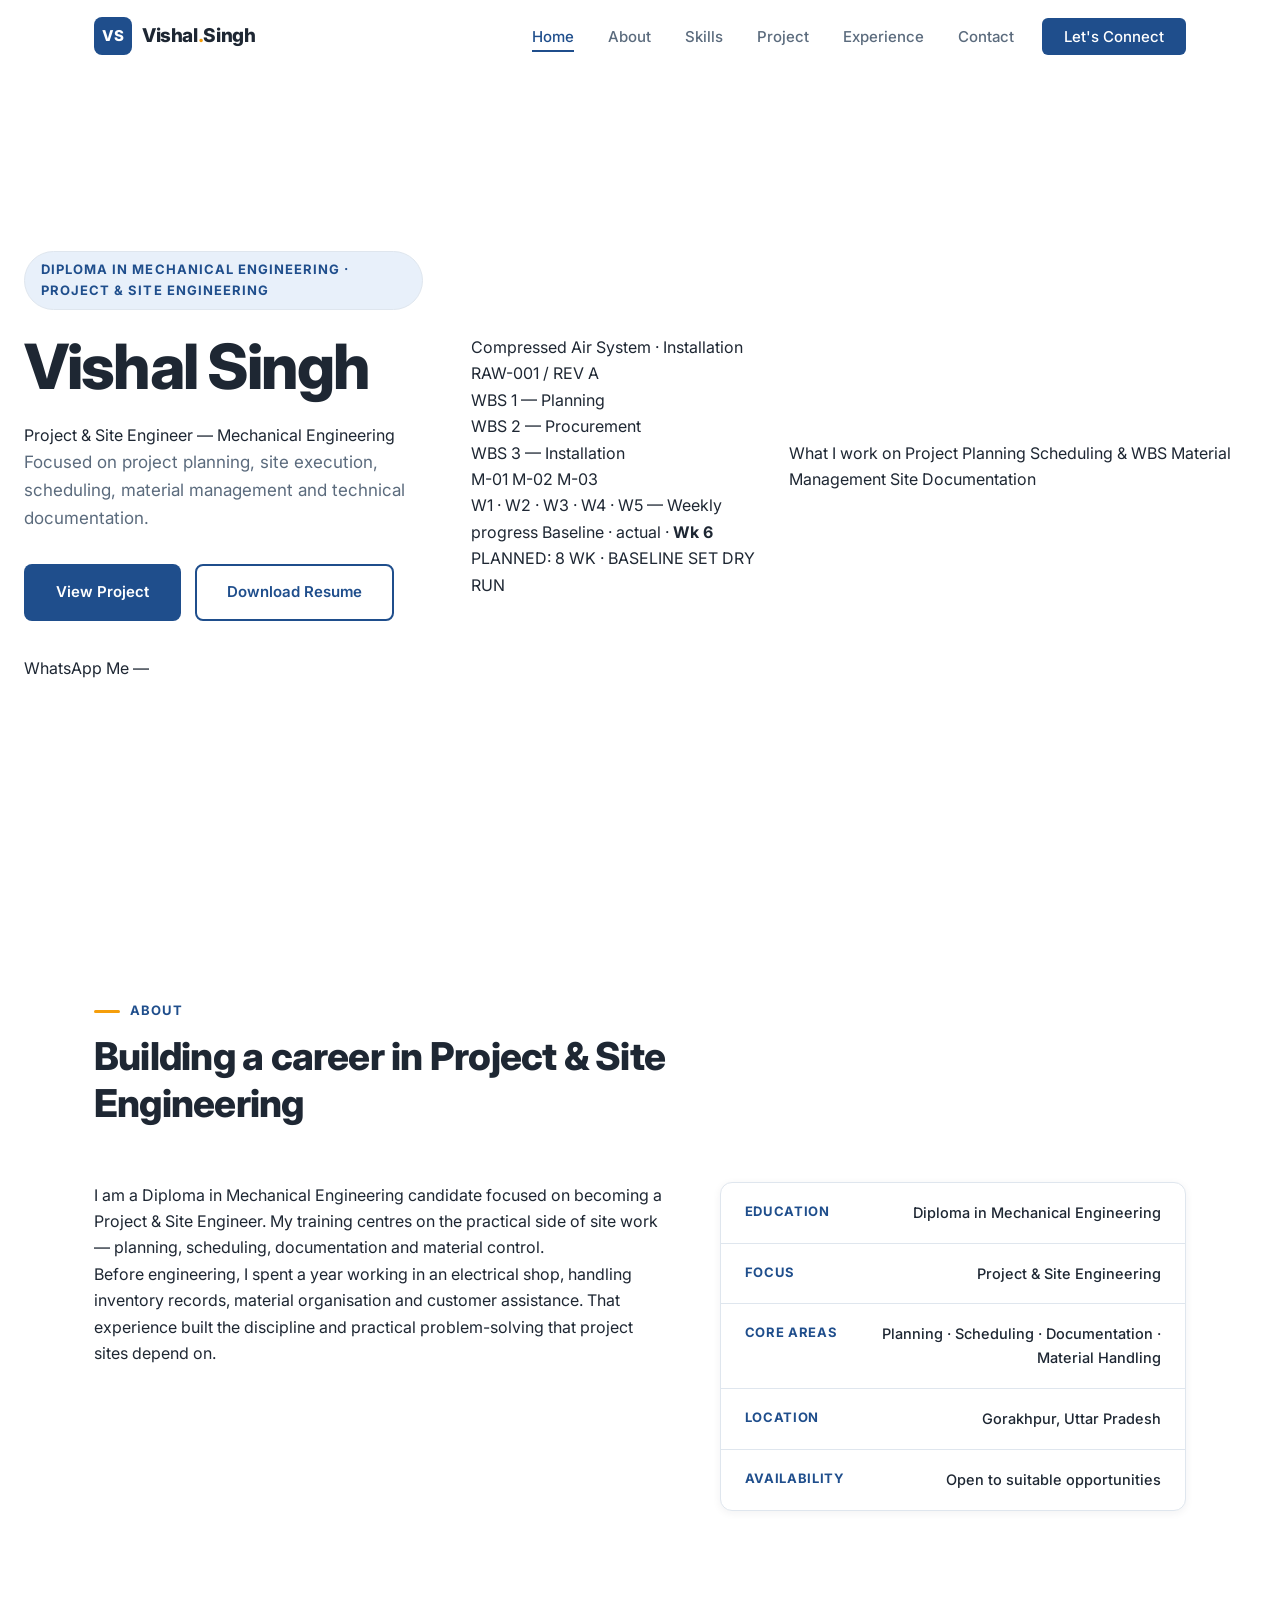
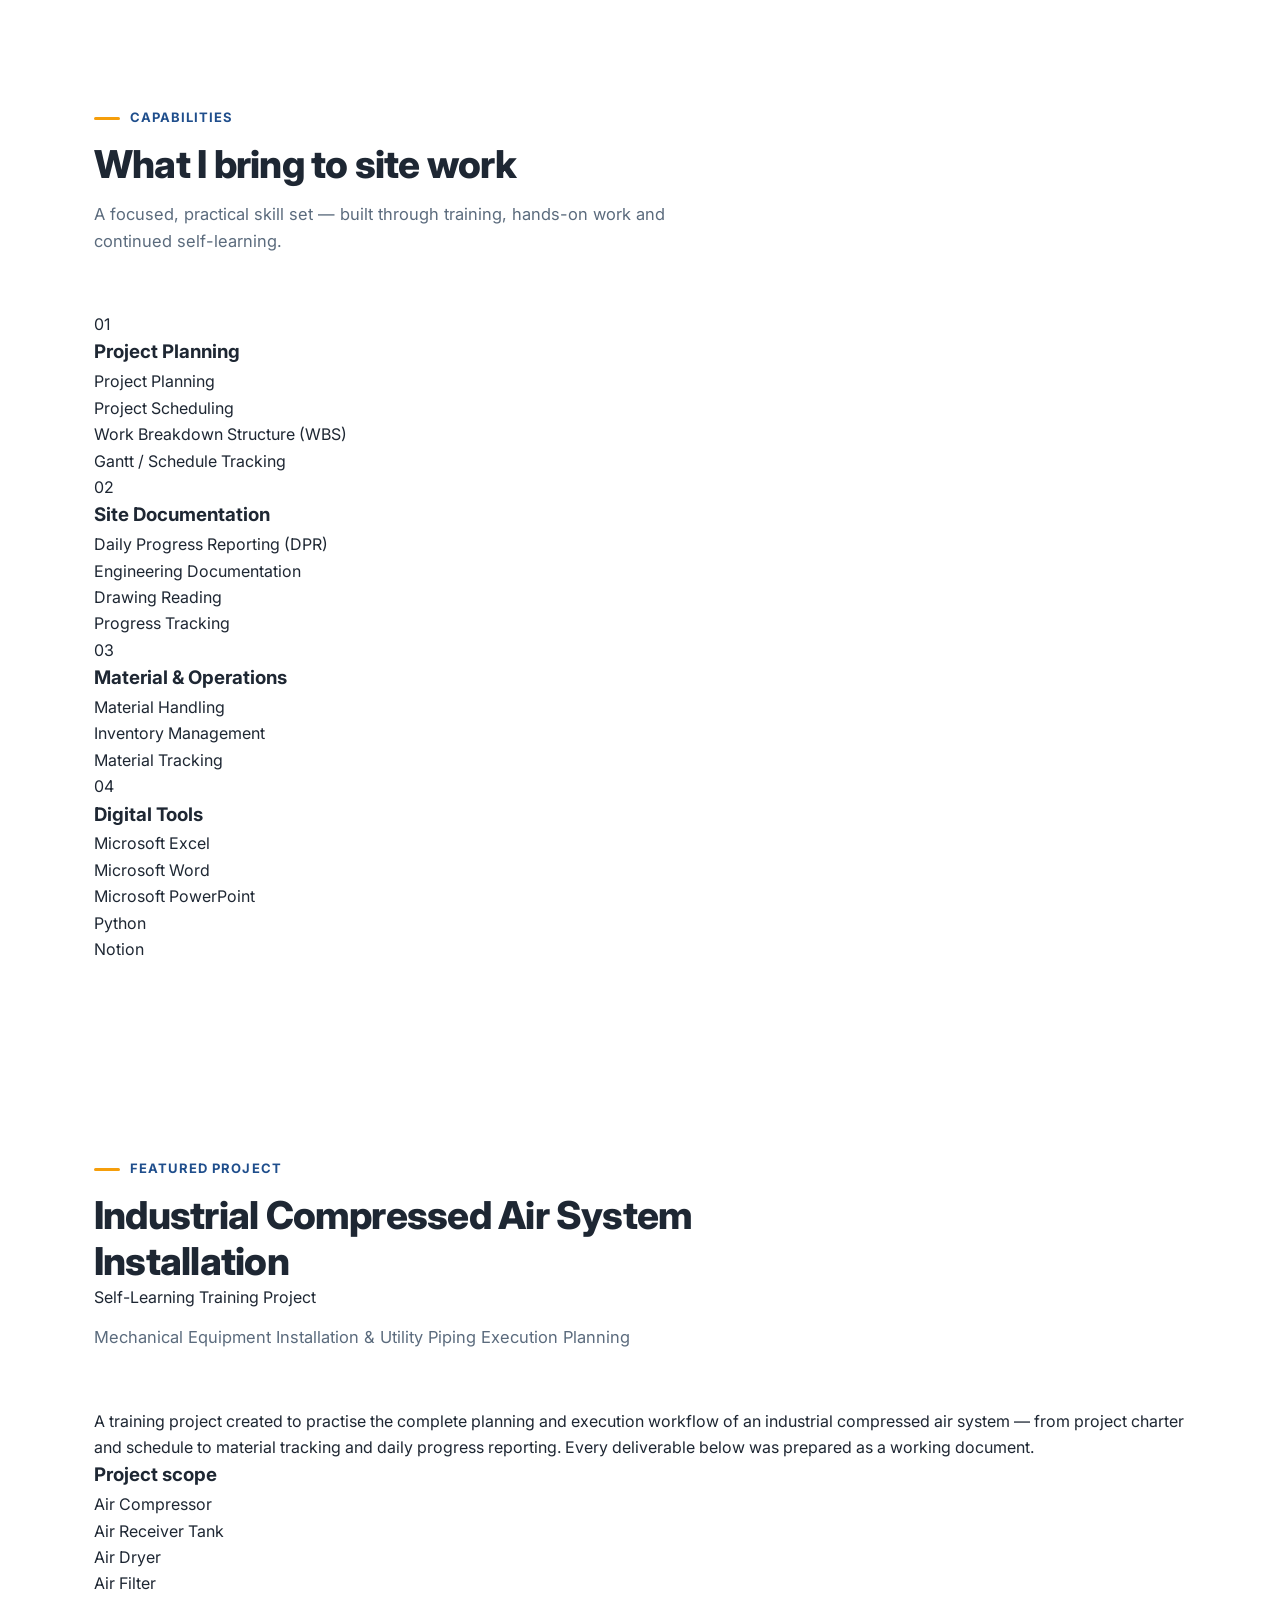
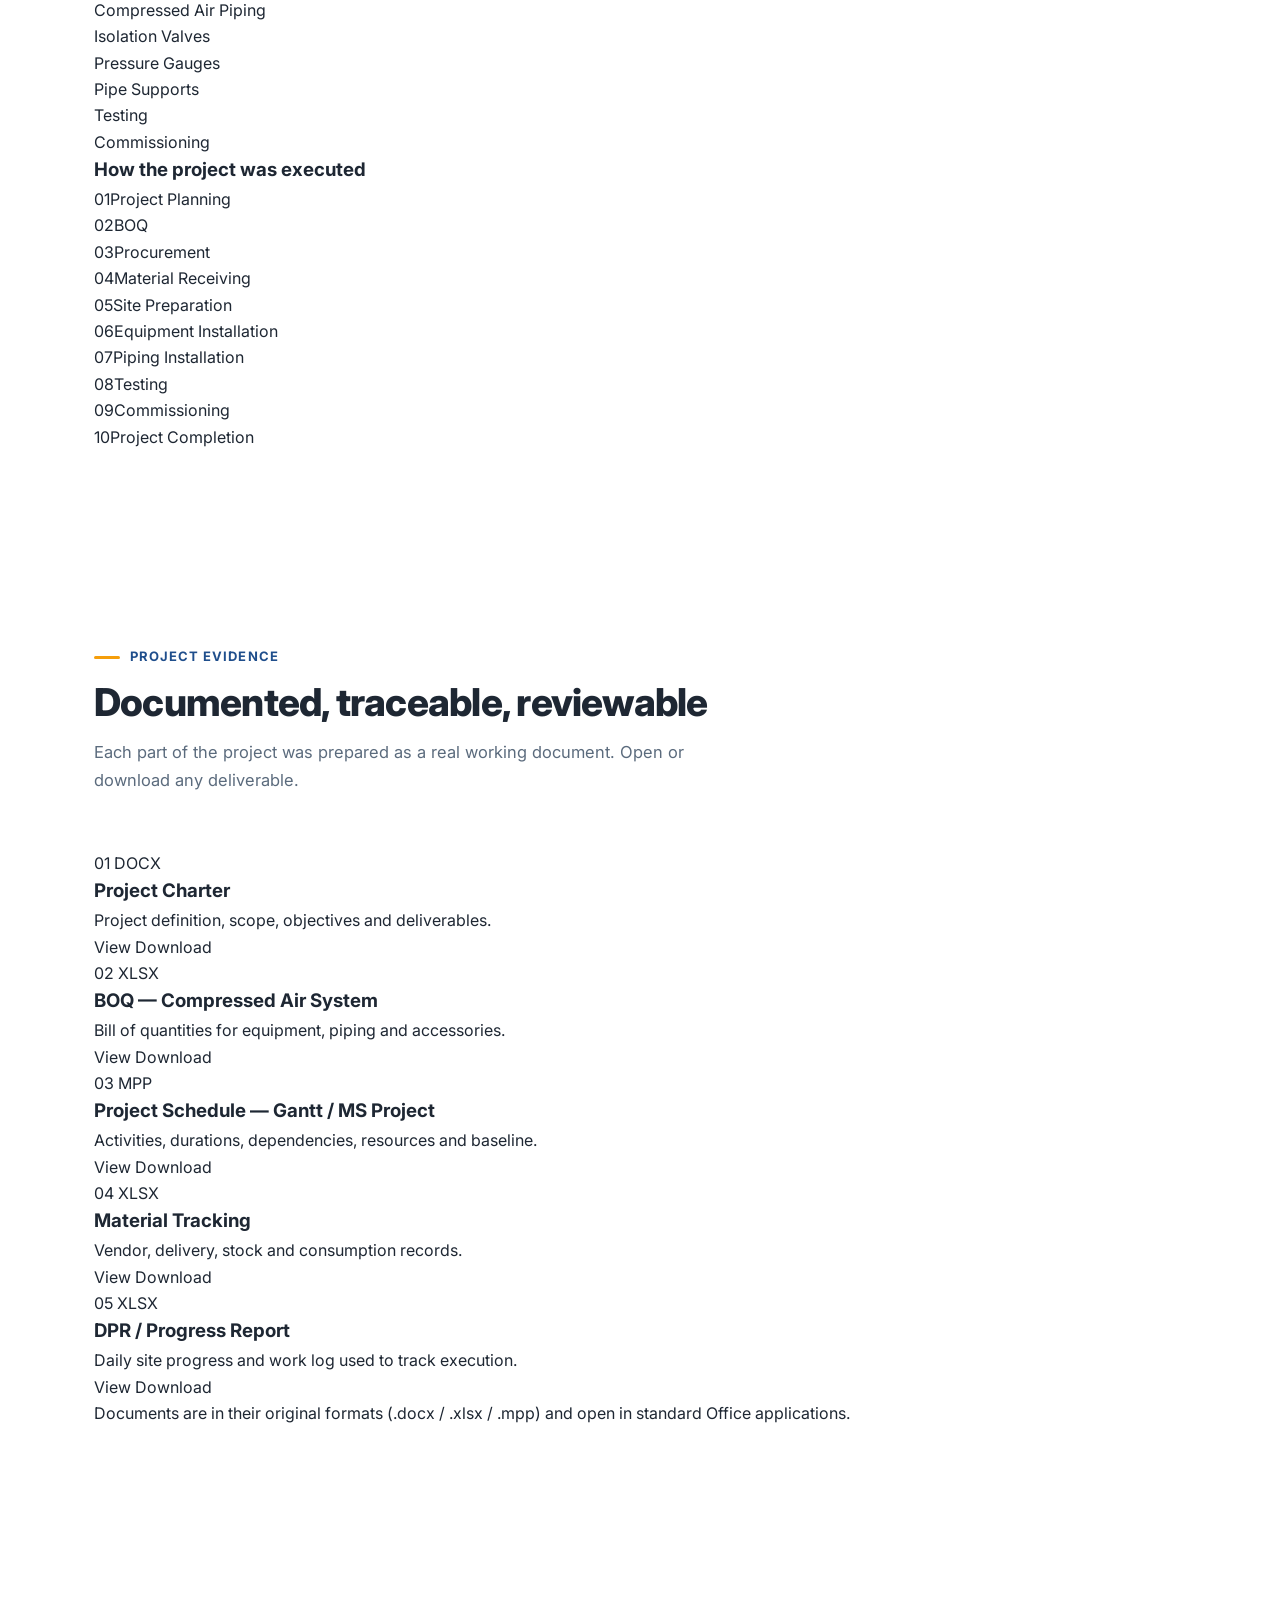
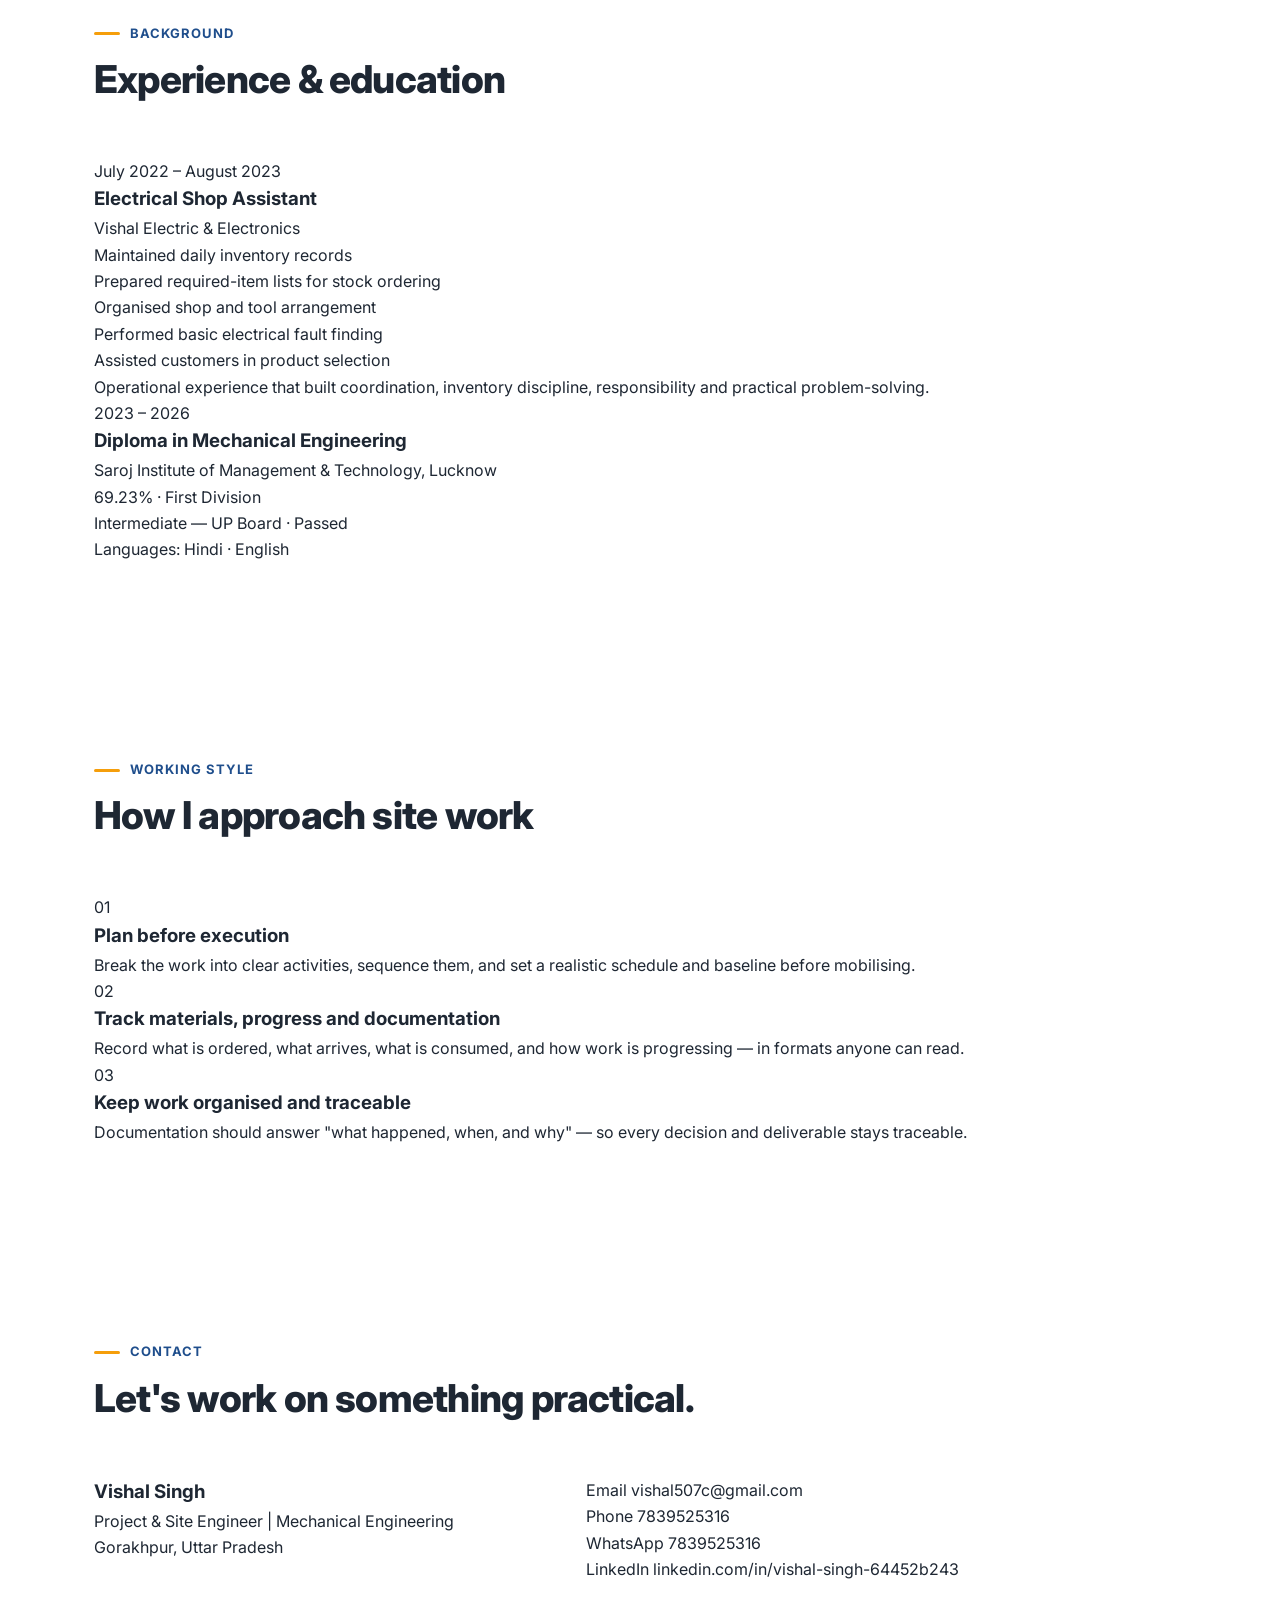
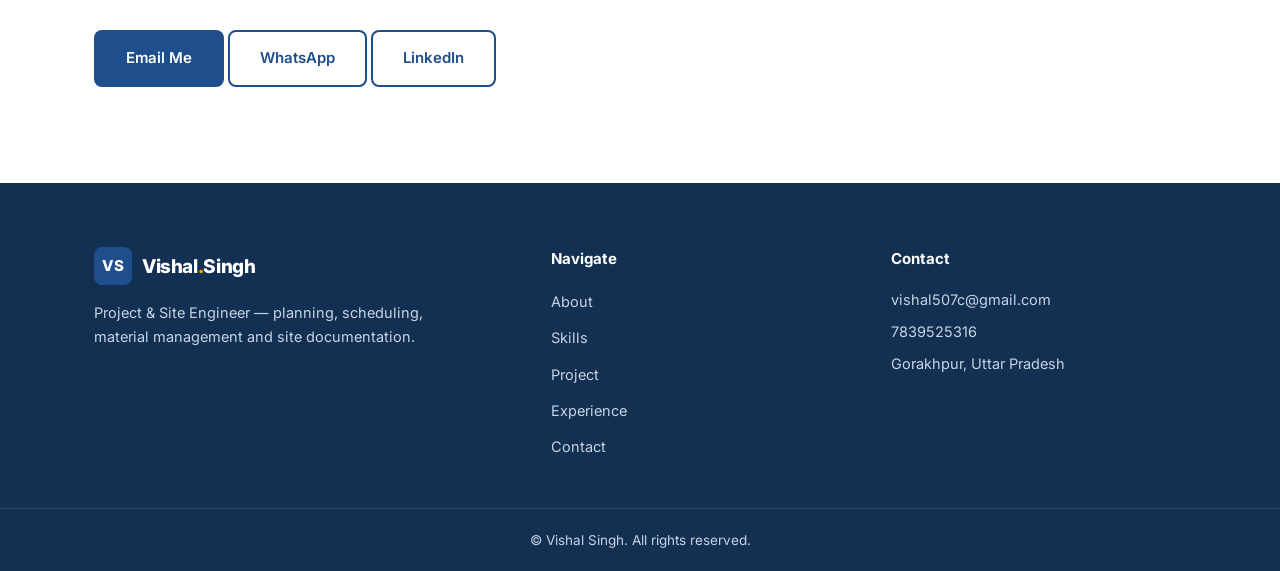
==== commit c29db1e1: "Update mechanical engineering portfolio" ====
--- a/index.html
+++ b/index.html
@@ -3,14 +3,14 @@
 <head>
   <meta charset="UTF-8" />
   <meta name="viewport" content="width=device-width, initial-scale=1.0" />
-  <title>Rahul Sharma | Junior Mechanical Site Engineer — Diploma in Mechanical Engineering</title>
-  <meta name="description" content="Portfolio of Rahul Sharma, Diploma Mechanical Engineering candidate ready for Junior Site Engineer, Site Engineer and Project Engineer roles. Skilled in AutoCAD, project planning, and site engineering documentation." />
-  <meta name="keywords" content="Mechanical Site Engineer, Junior Site Engineer, Project Engineer, Diploma Mechanical Engineering, AutoCAD, Site Documentation, Project Planning" />
-  <meta name="author" content="Rahul Sharma" />
+  <title>Vishal Singh | Project &amp; Site Engineer | Mechanical Engineering</title>
+  <meta name="description" content="Vishal Singh — Project &amp; Site Engineer portfolio showcasing project planning, scheduling, WBS, DPR, material management and mechanical engineering project documentation." />
+  <meta name="keywords" content="Project Engineer, Site Engineer, Mechanical Engineering, Project Planning, Scheduling, WBS, DPR, Material Management, Gorakhpur" />
+  <meta name="author" content="Vishal Singh" />
 
   <!-- Open Graph (social sharing) -->
-  <meta property="og:title" content="Rahul Sharma | Junior Mechanical Site Engineer" />
-  <meta property="og:description" content="Diploma Mechanical Engineering candidate skilled in AutoCAD, project planning and site documentation." />
+  <meta property="og:title" content="Vishal Singh | Project &amp; Site Engineer" />
+  <meta property="og:description" content="Vishal Singh — Project &amp; Site Engineer portfolio showcasing project planning, scheduling, WBS, DPR, material management and mechanical engineering project documentation." />
   <meta property="og:type" content="website" />
 
   <link rel="preconnect" href="https://fonts.googleapis.com" />
@@ -24,17 +24,18 @@
   <nav class="navbar" id="navbar" data-component="navbar">
     <div class="container nav-container">
       <a href="#home" class="nav-logo">
-        <span class="logo-mark">RS</span>
-        <span class="logo-text">Rahul<span class="logo-dot">.</span>Sharma</span>
+        <span class="logo-mark">VS</span>
+        <span class="logo-text">Vishal<span class="logo-dot">.</span>Singh</span>
       </a>
 
       <ul class="nav-menu" id="navMenu">
         <li><a href="#home" class="nav-link active">Home</a></li>
         <li><a href="#about" class="nav-link">About</a></li>
         <li><a href="#skills" class="nav-link">Skills</a></li>
-        <li><a href="#projects" class="nav-link">Projects</a></li>
-        <li><a href="#why" class="nav-link">Why Me</a></li>
-        <li><a href="#contact" class="nav-link nav-cta">Contact</a></li>
+        <li><a href="#project" class="nav-link">Project</a></li>
+        <li><a href="#experience" class="nav-link">Experience</a></li>
+        <li><a href="#contact" class="nav-link">Contact</a></li>
+        <li><a href="#contact" class="nav-link nav-cta">Let's Connect</a></li>
       </ul>
 
       <button class="hamburger" id="hamburger" aria-label="Toggle navigation menu" aria-expanded="false">
@@ -49,81 +50,89 @@
   <header class="hero" id="home" data-component="hero">
     <div class="container hero-container">
       <div class="hero-content">
-        <p class="hero-eyebrow">Diploma in Mechanical Engineering · 2025</p>
-        <h1 class="hero-title">
-          Junior Mechanical<br />
-          <span class="highlight">Site Engineer</span>
-        </h1>
+        <p class="hero-eyebrow">Diploma in Mechanical Engineering · Project &amp; Site Engineering</p>
+        <h1 class="hero-title">Vishal Singh</h1>
+        <p class="hero-role">Project &amp; Site Engineer — Mechanical Engineering</p>
         <p class="hero-subtitle">
-          I turn engineering drawings into executed site work — with practical skills in
-          AutoCAD, project planning, and complete site documentation. Ready to contribute
-          to construction and industrial projects from day one.
+          Focused on project planning, site execution, scheduling, material
+          management and technical documentation.
         </p>
         <div class="hero-btns">
-          <a href="#projects" class="btn btn-primary">View My Projects</a>
-          <a href="#contact" class="btn btn-outline">Contact Me</a>
-        </div>
-        <div class="hero-chips">
-          <span class="chip">AutoCAD 2D</span>
-          <span class="chip">MS Project</span>
-          <span class="chip">Site Documentation</span>
-          <span class="chip">BOQ &amp; Estimation</span>
-        </div>
+          <a href="#project" class="btn btn-primary">View Project</a>
+          <a href="resume.html" class="btn btn-outline">Download Resume</a>
+        </div>
+        <a href="https://wa.me/917839525316" class="hero-quiet-link" target="_blank" rel="noopener">
+          WhatsApp Me —
+        </a>
       </div>
 
       <div class="hero-visual">
-        <div class="blueprint-card">
-          <div class="bp-header">
-            <span class="bp-dot"></span><span class="bp-dot"></span><span class="bp-dot"></span>
-          </div>
-          <div class="bp-grid">
-            <div class="bp-line w-80"></div>
-            <div class="bp-line w-60"></div>
-            <div class="bp-line w-90"></div>
-            <div class="bp-box-row">
-              <div class="bp-box"></div>
-              <div class="bp-box"></div>
-              <div class="bp-box"></div>
+        <div class="plan-card">
+          <div class="plan-card-header">
+            <span class="plan-title">Compressed Air System · Installation</span>
+            <span class="plan-code">RAW-001 / REV A</span>
+          </div>
+          <div class="plan-grid">
+            <div class="plan-band">
+              <span class="plan-band-label">WBS 1 — Planning</span>
+              <span class="plan-track"><span class="plan-fill fill-70"></span></span>
             </div>
-            <div class="bp-line w-70"></div>
-            <div class="bp-line w-50"></div>
-          </div>
-          <div class="bp-footer">
-            <span>DWG No. RS-2025-001</span>
-            <span>SCALE 1:50</span>
-          </div>
-        </div>
-      </div>
-    </div>
-    <div class="hero-bg"></div>
+            <div class="plan-band">
+              <span class="plan-band-label">WBS 2 — Procurement</span>
+              <span class="plan-track"><span class="plan-fill fill-45"></span></span>
+            </div>
+            <div class="plan-band">
+              <span class="plan-band-label">WBS 3 — Installation</span>
+              <span class="plan-track"><span class="plan-fill fill-20"></span></span>
+            </div>
+            <div class="plan-milestones">
+              <span class="plan-milestone"><i></i>M-01</span>
+              <span class="plan-milestone"><i></i>M-02</span>
+              <span class="plan-milestone"><i></i>M-03</span>
+            </div>
+            <div class="plan-spec">
+              <span class="plan-spec-line">W1 · W2 · W3 · W4 · W5 — Weekly progress</span>
+              <span class="plan-spec-line">Baseline · actual · <b>Wk 6</b></span>
+            </div>
+          </div>
+          <div class="plan-card-footer">
+            <span>PLANNED: 8 WK · BASELINE SET</span>
+            <span>DRY RUN</span>
+          </div>
+        </div>
+      </div>
+    </div>
+
+    <div class="hero-proof">
+      <span class="proof-label">What I work on</span>
+      <span class="proof-item">Project Planning</span>
+      <span class="proof-item">Scheduling &amp; WBS</span>
+      <span class="proof-item">Material Management</span>
+      <span class="proof-item">Site Documentation</span>
+    </div>
   </header>
 
   <!-- ============ ABOUT ============ -->
   <section class="section" id="about" data-component="about-section">
     <div class="container">
       <div class="section-head">
-        <span class="section-label">About Me</span>
-        <h2 class="section-title">Engineering discipline, site-ready mindset</h2>
+        <span class="section-label">About</span>
+        <h2 class="section-title">Building a career in Project &amp; Site Engineering</h2>
       </div>
 
       <div class="about-grid">
-        <div class="about-text">
+        <div class="about-intro">
           <p>
-            I am a <strong>Diploma holder in Mechanical Engineering</strong> seeking Junior Site
-            Engineer, Site Engineer, and Project Engineer roles. Through disciplined
-            self-learning, I have built practical skills that apply directly to construction
-            and industrial site environments — not just theory.
+            I am a Diploma in Mechanical Engineering candidate focused on
+            becoming a Project &amp; Site Engineer. My training centres on the
+            practical side of site work — planning, scheduling, documentation
+            and material control.
           </p>
           <p>
-            My focus area is <strong>project planning and site engineering documentation</strong>:
-            preparing drawings, sequencing work, maintaining daily reports, checklists, and
-            quantity records. I understand that good site engineering is equal parts technical
-            knowledge and clear communication.
-          </p>
-          <p>
-            I am immediately available, open to relocation, and ready to learn site-specific
-            processes under experienced engineers while taking full ownership of the tasks
-            assigned to me.
+            Before engineering, I spent a year working in an electrical shop,
+            handling inventory records, material organisation and customer
+            assistance. That experience built the discipline and practical
+            problem-solving that project sites depend on.
           </p>
         </div>
 
@@ -133,170 +142,278 @@
             <span class="fact-value">Diploma in Mechanical Engineering</span>
           </div>
           <div class="fact-row">
-            <span class="fact-label">Core Tools</span>
-            <span class="fact-value">AutoCAD, MS Project, MS Excel, Word</span>
+            <span class="fact-label">Focus</span>
+            <span class="fact-value">Project &amp; Site Engineering</span>
           </div>
           <div class="fact-row">
-            <span class="fact-label">Target Roles</span>
-            <span class="fact-value">Junior / Site / Project Engineer</span>
+            <span class="fact-label">Core Areas</span>
+            <span class="fact-value">Planning · Scheduling · Documentation · Material Handling</span>
           </div>
           <div class="fact-row">
-            <span class="fact-label">Strengths</span>
-            <span class="fact-value">Documentation, planning, drawing reading, teamwork</span>
+            <span class="fact-label">Location</span>
+            <span class="fact-value">Gorakhpur, Uttar Pradesh</span>
           </div>
           <div class="fact-row">
             <span class="fact-label">Availability</span>
-            <span class="fact-value">Immediate · Open to relocation</span>
-          </div>
-        </div>
-      </div>
-    </div>
-  </section>
-
-  <!-- ============ SKILLS ============ -->
-  <section class="section section-alt" id="skills" data-component="skills-section">
-    <div class="container">
-      <div class="section-head">
-        <span class="section-label">Technical Skills</span>
-        <h2 class="section-title">What I bring to your site team</h2>
-        <p class="section-desc">Practical, job-ready skills developed through structured self-learning and applied practice.</p>
-      </div>
-
-      <div class="skills-grid">
-        <div class="skill-card">
-          <div class="skill-icon">✏️</div>
-          <h3>AutoCAD Drafting</h3>
-          <p>2D shop drawings, floor plans, section details and isometric views prepared to drafting standards with proper layers, dimensions and annotations.</p>
-        </div>
-        <div class="skill-card">
-          <div class="skill-icon">📅</div>
-          <h3>Project Planning</h3>
-          <p>Work breakdown structures, Gantt charts and milestone tracking in MS Project — sequencing activities, assigning resources and monitoring progress.</p>
-        </div>
-        <div class="skill-card">
-          <div class="skill-icon">📋</div>
-          <h3>Site Documentation</h3>
-          <p>Daily progress reports, inspection checklists, RFI formats, material reconciliation and QA/QC records — keeping site work traceable and auditable.</p>
-        </div>
-        <div class="skill-card">
-          <div class="skill-icon">🧮</div>
-          <h3>BOQ &amp; Estimation</h3>
-          <p>Quantity take-off from drawings, bill of quantities preparation and material estimation in Excel with rate analysis basics.</p>
-        </div>
-        <div class="skill-card">
-          <div class="skill-icon">🦺</div>
-          <h3>Safety Compliance</h3>
-          <p>Understanding of site safety protocols, PPE requirements, permit-to-work awareness and toolbox talk documentation.</p>
-        </div>
-        <div class="skill-card">
-          <div class="skill-icon">🤝</div>
-          <h3>Team Coordination</h3>
-          <p>Clear communication between contractors, supervisors and vendors; vendor data review and drawing clarification follow-ups.</p>
-        </div>
-      </div>
-    </div>
-  </section>
-
-  <!-- ============ PROJECTS ============ -->
-  <section class="section" id="projects" data-component="projects-section">
-    <div class="container">
-      <div class="section-head">
-        <span class="section-label">Projects</span>
-        <h2 class="section-title">Self-learning project portfolio</h2>
-        <p class="section-desc">Complete, documented projects I built to practise real site-engineering workflows end-to-end.</p>
-      </div>
-
-      <div class="projects-grid">
-        <article class="project-card">
-          <div class="project-top">
-            <span class="project-num">01</span>
-            <h3>G+4 Residential Building — Execution Plan</h3>
-          </div>
-          <p>Complete execution planning for a residential building: activity sequencing from excavation to finishing, labour allocation and a milestone-based timeline.</p>
-          <div class="tags"><span>MS Project</span><span>Planning</span><span>AutoCAD</span></div>
+            <span class="fact-value">Open to suitable opportunities</span>
+          </div>
+        </div>
+      </div>
+    </div>
+  </section>
+
+  <!-- ============ SKILLS / CAPABILITIES ============ -->
+  <section class="section section-soft" id="skills" data-component="skills-section">
+    <div class="container">
+      <div class="section-head">
+        <span class="section-label">Capabilities</span>
+        <h2 class="section-title">What I bring to site work</h2>
+        <p class="section-desc">A focused, practical skill set — built through training, hands-on work and continued self-learning.</p>
+      </div>
+
+      <div class="capability-grid">
+        <div class="capability-group">
+          <div class="capability-num">01</div>
+          <h3 class="capability-title">Project Planning</h3>
+          <ul class="capability-list">
+            <li>Project Planning</li>
+            <li>Project Scheduling</li>
+            <li>Work Breakdown Structure (WBS)</li>
+            <li>Gantt / Schedule Tracking</li>
+          </ul>
+        </div>
+
+        <div class="capability-group">
+          <div class="capability-num">02</div>
+          <h3 class="capability-title">Site Documentation</h3>
+          <ul class="capability-list">
+            <li>Daily Progress Reporting (DPR)</li>
+            <li>Engineering Documentation</li>
+            <li>Drawing Reading</li>
+            <li>Progress Tracking</li>
+          </ul>
+        </div>
+
+        <div class="capability-group">
+          <div class="capability-num">03</div>
+          <h3 class="capability-title">Material &amp; Operations</h3>
+          <ul class="capability-list">
+            <li>Material Handling</li>
+            <li>Inventory Management</li>
+            <li>Material Tracking</li>
+          </ul>
+        </div>
+
+        <div class="capability-group">
+          <div class="capability-num">04</div>
+          <h3 class="capability-title">Digital Tools</h3>
+          <ul class="capability-list">
+            <li>Microsoft Excel</li>
+            <li>Microsoft Word</li>
+            <li>Microsoft PowerPoint</li>
+            <li>Python</li>
+            <li>Notion</li>
+          </ul>
+        </div>
+      </div>
+    </div>
+  </section>
+
+  <!-- ============ FEATURED PROJECT ============ -->
+  <section class="section" id="project" data-component="project-section">
+    <div class="container">
+      <div class="section-head">
+        <span class="section-label">Featured Project</span>
+        <h2 class="section-title">Industrial Compressed Air System Installation</h2>
+        <p class="project-tag">Self-Learning Training Project</p>
+        <p class="section-desc">Mechanical Equipment Installation &amp; Utility Piping Execution Planning</p>
+      </div>
+
+      <div class="project-intro">
+        <p>
+          A training project created to practise the complete planning and
+          execution workflow of an industrial compressed air system — from
+          project charter and schedule to material tracking and daily progress
+          reporting. Every deliverable below was prepared as a working document.
+        </p>
+      </div>
+
+      <h3 class="subsection-title">Project scope</h3>
+      <div class="scope-grid">
+        <ul class="scope-list">
+          <li>Air Compressor</li>
+          <li>Air Receiver Tank</li>
+          <li>Air Dryer</li>
+          <li>Air Filter</li>
+          <li>Compressed Air Piping</li>
+        </ul>
+        <ul class="scope-list">
+          <li>Isolation Valves</li>
+          <li>Pressure Gauges</li>
+          <li>Pipe Supports</li>
+          <li>Testing</li>
+          <li>Commissioning</li>
+        </ul>
+      </div>
+
+      <h3 class="subsection-title">How the project was executed</h3>
+      <div class="workflow-grid">
+        <div class="workflow-step"><span class="workflow-num">01</span><span class="workflow-name">Project Planning</span></div>
+        <div class="workflow-step"><span class="workflow-num">02</span><span class="workflow-name">BOQ</span></div>
+        <div class="workflow-step"><span class="workflow-num">03</span><span class="workflow-name">Procurement</span></div>
+        <div class="workflow-step"><span class="workflow-num">04</span><span class="workflow-name">Material Receiving</span></div>
+        <div class="workflow-step"><span class="workflow-num">05</span><span class="workflow-name">Site Preparation</span></div>
+        <div class="workflow-step"><span class="workflow-num">06</span><span class="workflow-name">Equipment Installation</span></div>
+        <div class="workflow-step"><span class="workflow-num">07</span><span class="workflow-name">Piping Installation</span></div>
+        <div class="workflow-step"><span class="workflow-num">08</span><span class="workflow-name">Testing</span></div>
+        <div class="workflow-step"><span class="workflow-num">09</span><span class="workflow-name">Commissioning</span></div>
+        <div class="workflow-step"><span class="workflow-num">10</span><span class="workflow-name">Project Completion</span></div>
+      </div>
+    </div>
+  </section>
+
+  <!-- ============ PROJECT EVIDENCE ============ -->
+  <section class="section section-soft" id="evidence" data-component="evidence-section">
+    <div class="container">
+      <div class="section-head">
+        <span class="section-label">Project Evidence</span>
+        <h2 class="section-title">Documented, traceable, reviewable</h2>
+        <p class="section-desc">Each part of the project was prepared as a real working document. Open or download any deliverable.</p>
+      </div>
+
+      <div class="docs-grid">
+        <article class="doc-card">
+          <div class="doc-top">
+            <span class="doc-num">01</span>
+            <span class="doc-type">DOCX</span>
+          </div>
+          <h3 class="doc-title">Project Charter</h3>
+          <p class="doc-desc">Project definition, scope, objectives and deliverables.</p>
+          <div class="doc-actions">
+            <a class="doc-link" href="assets/documents/project-charter.docx" target="_blank" rel="noopener">View</a>
+            <a class="doc-link" href="assets/documents/project-charter.docx" download>Download</a>
+          </div>
         </article>
 
-        <article class="project-card">
-          <div class="project-top">
-            <span class="project-num">02</span>
-            <h3>HVAC Ducting Layout — Commercial Floor</h3>
-          </div>
-          <p>Duct sizing, routing and diffuser placement for a 5,000 sq.ft commercial floor, with coordination gaps identified against structural and electrical drawings.</p>
-          <div class="tags"><span>AutoCAD</span><span>HVAC</span><span>MEP</span></div>
+        <article class="doc-card">
+          <div class="doc-top">
+            <span class="doc-num">02</span>
+            <span class="doc-type">XLSX</span>
+          </div>
+          <h3 class="doc-title">BOQ — Compressed Air System</h3>
+          <p class="doc-desc">Bill of quantities for equipment, piping and accessories.</p>
+          <div class="doc-actions">
+            <a class="doc-link" href="assets/documents/boq-compressed-air-system.xlsx" target="_blank" rel="noopener">View</a>
+            <a class="doc-link" href="assets/documents/boq-compressed-air-system.xlsx" download>Download</a>
+          </div>
         </article>
 
-        <article class="project-card">
-          <div class="project-top">
-            <span class="project-num">03</span>
-            <h3>Structural Steel Fabrication Schedule</h3>
-          </div>
-          <p>Member-wise fabrication and erection schedule for a warehouse shed — cutting lists, weld details tracking and delivery sequence aligned to site progress.</p>
-          <div class="tags"><span>Excel</span><span>Fabrication</span><span>Scheduling</span></div>
+        <article class="doc-card">
+          <div class="doc-top">
+            <span class="doc-num">03</span>
+            <span class="doc-type">MPP</span>
+          </div>
+          <h3 class="doc-title">Project Schedule — Gantt / MS Project</h3>
+          <p class="doc-desc">Activities, durations, dependencies, resources and baseline.</p>
+          <div class="doc-actions">
+            <a class="doc-link" href="assets/documents/project-schedule.mpp" target="_blank" rel="noopener">View</a>
+            <a class="doc-link" href="assets/documents/project-schedule.mpp" download>Download</a>
+          </div>
         </article>
 
-        <article class="project-card">
-          <div class="project-top">
-            <span class="project-num">04</span>
-            <h3>Site QA/QC Checklist System</h3>
-          </div>
-          <p>A full set of stage-wise inspection checklists — formwork, reinforcement, concreting and finishing — designed for daily site use with sign-off tracking.</p>
-          <div class="tags"><span>QA/QC</span><span>Documentation</span><span>Inspection</span></div>
+        <article class="doc-card">
+          <div class="doc-top">
+            <span class="doc-num">04</span>
+            <span class="doc-type">XLSX</span>
+          </div>
+          <h3 class="doc-title">Material Tracking</h3>
+          <p class="doc-desc">Vendor, delivery, stock and consumption records.</p>
+          <div class="doc-actions">
+            <a class="doc-link" href="assets/documents/material-tracking.xlsx" target="_blank" rel="noopener">View</a>
+            <a class="doc-link" href="assets/documents/material-tracking.xlsx" download>Download</a>
+          </div>
         </article>
 
-        <article class="project-card">
-          <div class="project-top">
-            <span class="project-num">05</span>
-            <h3>Construction Schedule — 90-Day Program</h3>
-          </div>
-          <p>Baseline schedule with critical path identification, resource histograms and weekly look-ahead planning for a small industrial project timeline.</p>
-          <div class="tags"><span>MS Project</span><span>CPM</span><span>Reporting</span></div>
+        <article class="doc-card">
+          <div class="doc-top">
+            <span class="doc-num">05</span>
+            <span class="doc-type">XLSX</span>
+          </div>
+          <h3 class="doc-title">DPR / Progress Report</h3>
+          <p class="doc-desc">Daily site progress and work log used to track execution.</p>
+          <div class="doc-actions">
+            <a class="doc-link" href="assets/documents/dpr-progress-report.xlsx" target="_blank" rel="noopener">View</a>
+            <a class="doc-link" href="assets/documents/dpr-progress-report.xlsx" download>Download</a>
+          </div>
         </article>
-
-        <article class="project-card">
-          <div class="project-top">
-            <span class="project-num">06</span>
-            <h3>AutoCAD Shop Drawing Set</h3>
-          </div>
-          <p>A coordinated set of 12 shop drawings — pump foundation, piping supports and equipment layout — with revision control and title-block standards.</p>
-          <div class="tags"><span>AutoCAD</span><span>Shop Drawings</span><span>Standards</span></div>
-        </article>
-      </div>
-    </div>
-  </section>
-
-  <!-- ============ WHY CHOOSE ME ============ -->
-  <section class="section section-alt" id="why" data-component="why-section">
-    <div class="container">
-      <div class="section-head">
-        <span class="section-label">Why Choose Me</span>
-        <h2 class="section-title">Why hire me as your site engineer</h2>
-      </div>
-
-      <div class="why-grid">
-        <div class="why-card">
-          <div class="why-num">01</div>
-          <h3>Site-Ready Documentation</h3>
-          <p>I don't just know formats — I've practised building complete documentation sets: reports, checklists, quantity records and RFIs that keep sites audit-ready.</p>
-        </div>
-        <div class="why-card">
-          <div class="why-num">02</div>
-          <h3>Practical Software Skills</h3>
-          <p>Working command of AutoCAD, MS Project and Excel applied to realistic scenarios — not certificate-only knowledge. I learn new tools quickly.</p>
-        </div>
-        <div class="why-card">
-          <div class="why-num">03</div>
-          <h3>Safety-First Mindset</h3>
-          <p>I treat safety protocols as non-negotiable. Every plan and checklist I prepare includes safety checkpoints and PPE requirements by default.</p>
-        </div>
-        <div class="why-card">
-          <div class="why-num">04</div>
-          <h3>Fast, Committed Learner</h3>
-          <p>My entire portfolio is self-driven — proof that I take initiative, follow structured learning, and complete what I start. Ready to absorb your site processes fast.</p>
-        </div>
-      </div>
-
-      <div class="why-statement">
-        <p>"Good site engineering is measured in clear drawings, honest records and work that passes inspection the first time. That's the standard I hold my own work to."</p>
+      </div>
+
+      <p class="docs-note">Documents are in their original formats (.docx / .xlsx / .mpp) and open in standard Office applications.</p>
+    </div>
+  </section>
+
+  <!-- ============ EXPERIENCE & EDUCATION ============ -->
+  <section class="section" id="experience" data-component="experience-section">
+    <div class="container">
+      <div class="section-head">
+        <span class="section-label">Background</span>
+        <h2 class="section-title">Experience &amp; education</h2>
+      </div>
+
+      <div class="background-grid">
+        <div class="exp-block">
+          <p class="block-period">July 2022 – August 2023</p>
+          <h3 class="block-title">Electrical Shop Assistant</h3>
+          <p class="block-org">Vishal Electric &amp; Electronics</p>
+          <ul class="block-list">
+            <li>Maintained daily inventory records</li>
+            <li>Prepared required-item lists for stock ordering</li>
+            <li>Organised shop and tool arrangement</li>
+            <li>Performed basic electrical fault finding</li>
+            <li>Assisted customers in product selection</li>
+          </ul>
+          <p class="block-note">
+            Operational experience that built coordination, inventory discipline,
+            responsibility and practical problem-solving.
+          </p>
+        </div>
+
+        <div class="edu-block">
+          <p class="block-period">2023 – 2026</p>
+          <h3 class="block-title">Diploma in Mechanical Engineering</h3>
+          <p class="block-org">Saroj Institute of Management &amp; Technology, Lucknow</p>
+          <p class="block-result">69.23% · First Division</p>
+          <p class="block-period">Intermediate — UP Board · Passed</p>
+          <p class="block-lang">Languages: Hindi · English</p>
+        </div>
+      </div>
+    </div>
+  </section>
+
+  <!-- ============ APPROACH ============ -->
+  <section class="section section-soft" id="approach" data-component="approach-section">
+    <div class="container">
+      <div class="section-head">
+        <span class="section-label">Working Style</span>
+        <h2 class="section-title">How I approach site work</h2>
+      </div>
+
+      <div class="approach-grid">
+        <div class="approach-point">
+          <span class="approach-num">01</span>
+          <h3>Plan before execution</h3>
+          <p>Break the work into clear activities, sequence them, and set a realistic schedule and baseline before mobilising.</p>
+        </div>
+        <div class="approach-point">
+          <span class="approach-num">02</span>
+          <h3>Track materials, progress and documentation</h3>
+          <p>Record what is ordered, what arrives, what is consumed, and how work is progressing — in formats anyone can read.</p>
+        </div>
+        <div class="approach-point">
+          <span class="approach-num">03</span>
+          <h3>Keep work organised and traceable</h3>
+          <p>Documentation should answer "what happened, when, and why" — so every decision and deliverable stays traceable.</p>
+        </div>
       </div>
     </div>
   </section>
@@ -305,65 +422,41 @@
   <section class="section" id="contact" data-component="contact-section">
     <div class="container">
       <div class="section-head">
-        <span class="section-label">Get In Touch</span>
-        <h2 class="section-title">Let's discuss your project</h2>
-        <p class="section-desc">Available immediately for Junior Site Engineer, Site Engineer and Project Engineer opportunities.</p>
+        <span class="section-label">Contact</span>
+        <h2 class="section-title">Let's work on something practical.</h2>
       </div>
 
       <div class="contact-grid">
-        <div class="contact-info">
-          <div class="contact-item">
-            <div class="contact-icon">📧</div>
-            <div>
-              <h4>Email</h4>
-              <a href="mailto:rahulsharma.mech@gmail.com">rahulsharma.mech@gmail.com</a>
-            </div>
-          </div>
-          <div class="contact-item">
-            <div class="contact-icon">📱</div>
-            <div>
-              <h4>Phone</h4>
-              <a href="tel:+919876543210">+91 98765 43210</a>
-            </div>
-          </div>
-          <div class="contact-item">
-            <div class="contact-icon">📍</div>
-            <div>
-              <h4>Location</h4>
-              <p>Pune, Maharashtra — open to relocation across India</p>
-            </div>
-          </div>
-          <div class="contact-item">
-            <div class="contact-icon">✅</div>
-            <div>
-              <h4>Availability</h4>
-              <p>Immediate joiner · Full-time · On-site</p>
-            </div>
-          </div>
-        </div>
-
-        <form class="contact-form" id="contactForm" novalidate>
-          <div class="form-row">
-            <div class="form-group">
-              <label for="name">Your Name</label>
-              <input type="text" id="name" name="name" placeholder="e.g. Anil Verma" required />
-            </div>
-            <div class="form-group">
-              <label for="email">Your Email</label>
-              <input type="email" id="email" name="email" placeholder="you@company.com" required />
-            </div>
-          </div>
-          <div class="form-group">
-            <label for="subject">Subject</label>
-            <input type="text" id="subject" name="subject" placeholder="e.g. Site Engineer opportunity" required />
-          </div>
-          <div class="form-group">
-            <label for="message">Message</label>
-            <textarea id="message" name="message" rows="5" placeholder="Tell me about the role or project…" required></textarea>
-          </div>
-          <button type="submit" class="btn btn-primary btn-full">Send Message</button>
-          <p class="form-note" id="formNote"></p>
-        </form>
+        <div class="contact-identity">
+          <h3 class="contact-name">Vishal Singh</h3>
+          <p class="contact-role">Project &amp; Site Engineer | Mechanical Engineering</p>
+          <p class="contact-location">Gorakhpur, Uttar Pradesh</p>
+        </div>
+
+        <ul class="contact-list">
+          <li class="contact-row">
+            <span class="contact-label">Email</span>
+            <a href="mailto:vishal507c@gmail.com">vishal507c@gmail.com</a>
+          </li>
+          <li class="contact-row">
+            <span class="contact-label">Phone</span>
+            <a href="tel:+917839525316">7839525316</a>
+          </li>
+          <li class="contact-row">
+            <span class="contact-label">WhatsApp</span>
+            <a href="https://wa.me/917839525316" target="_blank" rel="noopener">7839525316</a>
+          </li>
+          <li class="contact-row">
+            <span class="contact-label">LinkedIn</span>
+            <a href="https://www.linkedin.com/in/vishal-singh-64452b243" target="_blank" rel="noopener">linkedin.com/in/vishal-singh-64452b243</a>
+          </li>
+        </ul>
+
+        <div class="contact-actions">
+          <a class="btn btn-primary" href="mailto:vishal507c@gmail.com">Email Me</a>
+          <a class="btn btn-outline" href="https://wa.me/917839525316" target="_blank" rel="noopener">WhatsApp</a>
+          <a class="btn btn-outline" href="https://www.linkedin.com/in/vishal-singh-64452b243" target="_blank" rel="noopener">LinkedIn</a>
+        </div>
       </div>
     </div>
   </section>
@@ -373,35 +466,35 @@
     <div class="container footer-grid">
       <div class="footer-brand">
         <a href="#home" class="nav-logo">
-          <span class="logo-mark">RS</span>
-          <span class="logo-text">Rahul<span class="logo-dot">.</span>Sharma</span>
+          <span class="logo-mark">VS</span>
+          <span class="logo-text">Vishal<span class="logo-dot">.</span>Singh</span>
         </a>
-        <p>Junior Mechanical Site Engineer — turning drawings into executed site work with planning, documentation and discipline.</p>
+        <p>Project &amp; Site Engineer — planning, scheduling, material management and site documentation.</p>
       </div>
       <div class="footer-links">
-        <h4>Quick Links</h4>
+        <h4>Navigate</h4>
         <ul>
           <li><a href="#about">About</a></li>
           <li><a href="#skills">Skills</a></li>
-          <li><a href="#projects">Projects</a></li>
-          <li><a href="#why">Why Me</a></li>
+          <li><a href="#project">Project</a></li>
+          <li><a href="#experience">Experience</a></li>
           <li><a href="#contact">Contact</a></li>
         </ul>
       </div>
       <div class="footer-contact">
         <h4>Contact</h4>
-        <p><a href="mailto:rahulsharma.mech@gmail.com">rahulsharma.mech@gmail.com</a></p>
-        <p><a href="tel:+919876543210">+91 98765 43210</a></p>
-        <p>Pune, Maharashtra, India</p>
+        <p><a href="mailto:vishal507c@gmail.com">vishal507c@gmail.com</a></p>
+        <p><a href="tel:+917839525316">7839525316</a></p>
+        <p>Gorakhpur, Uttar Pradesh</p>
       </div>
     </div>
     <div class="footer-bottom">
       <div class="container">
-        <p>© <span id="year"></span> Rahul Sharma. All rights reserved.</p>
+        <p>© <span id="year"></span> Vishal Singh. All rights reserved.</p>
       </div>
     </div>
   </footer>
 
   <script type="module" src="js/main.js"></script>
 </body>
-</html>
+</html>
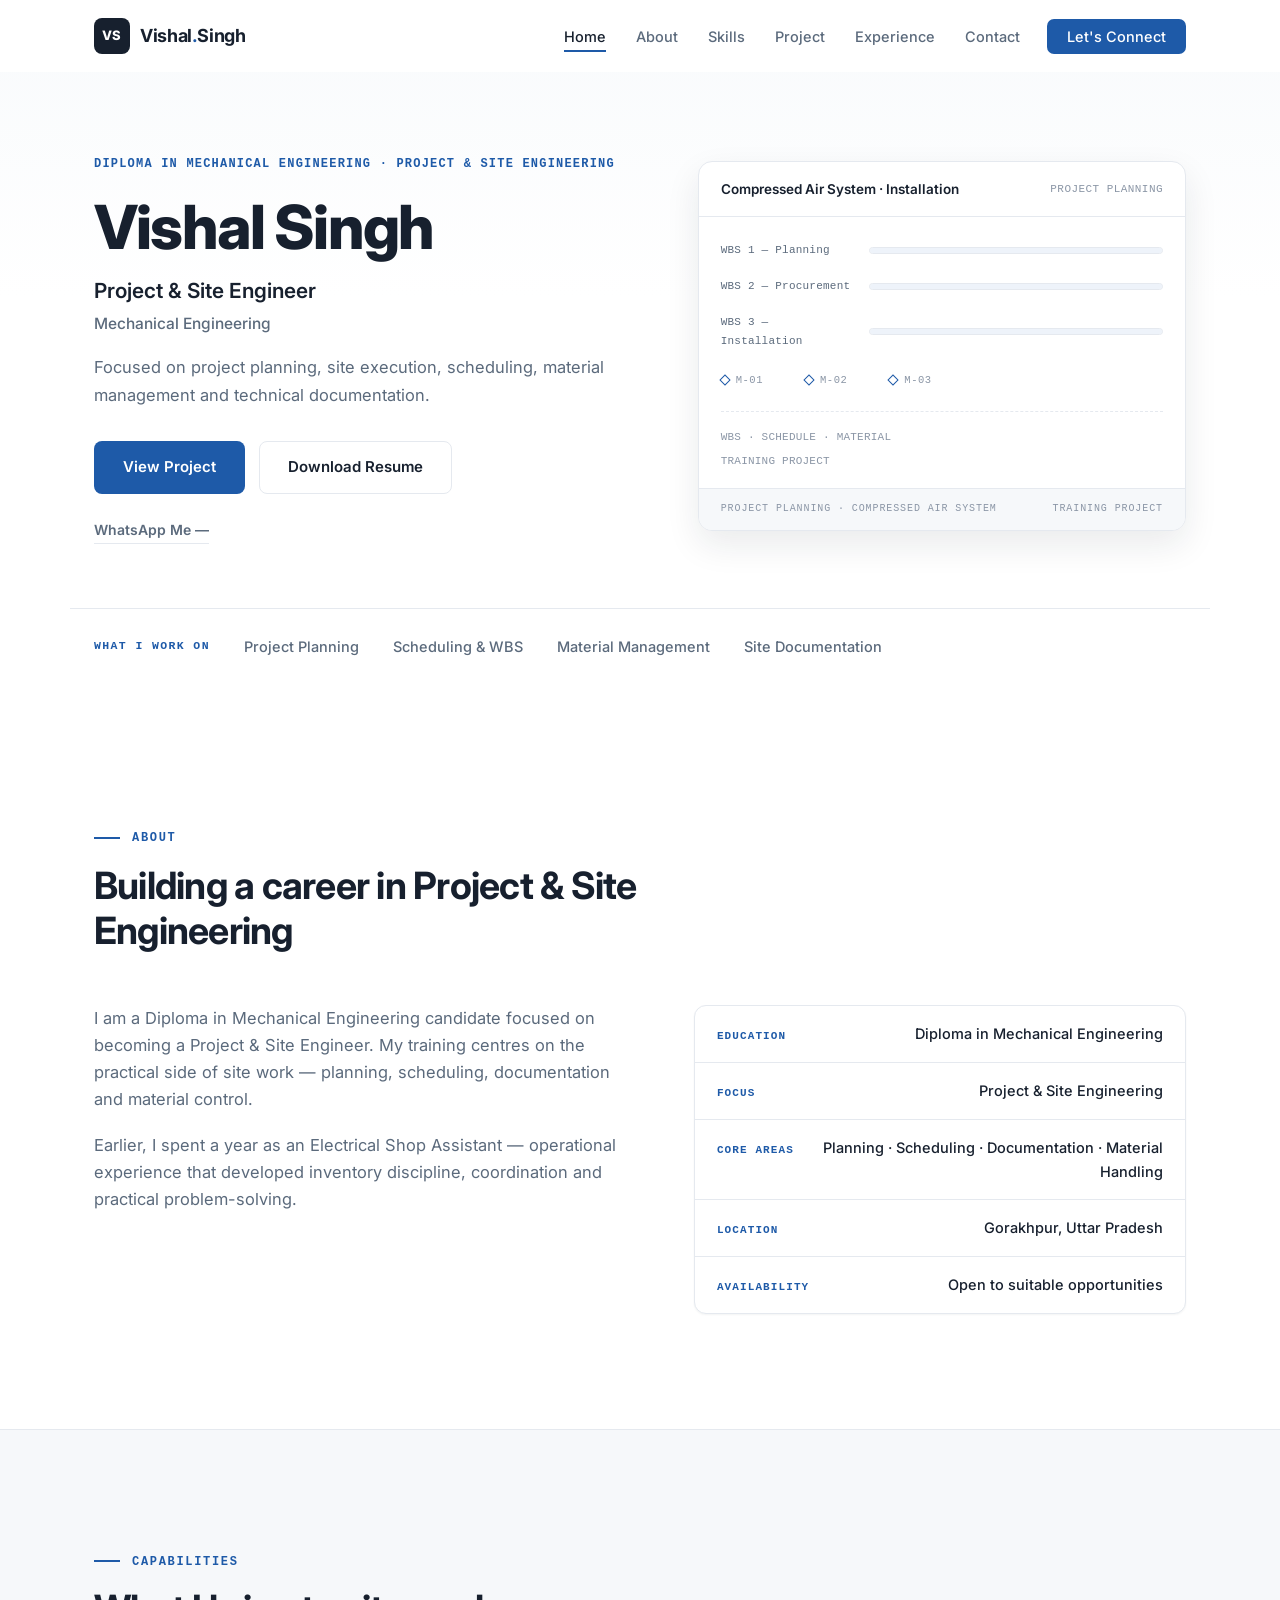
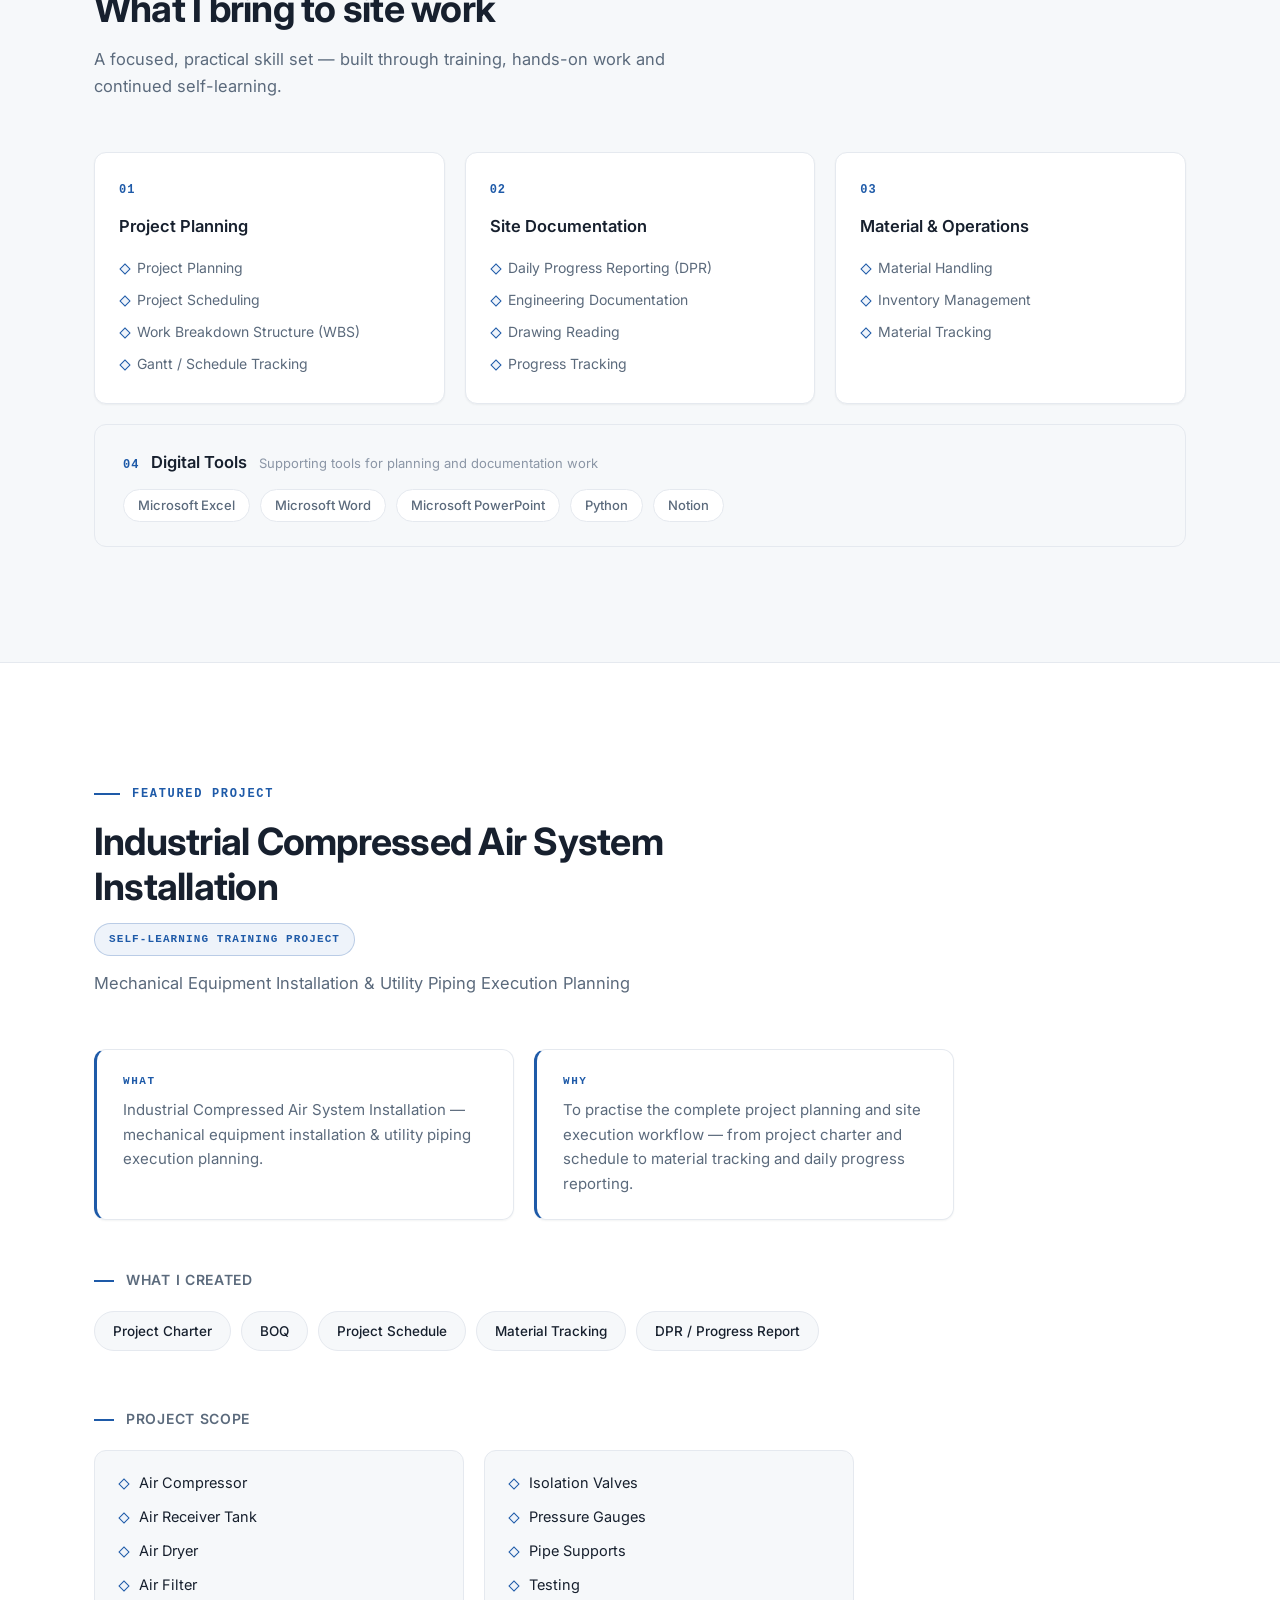
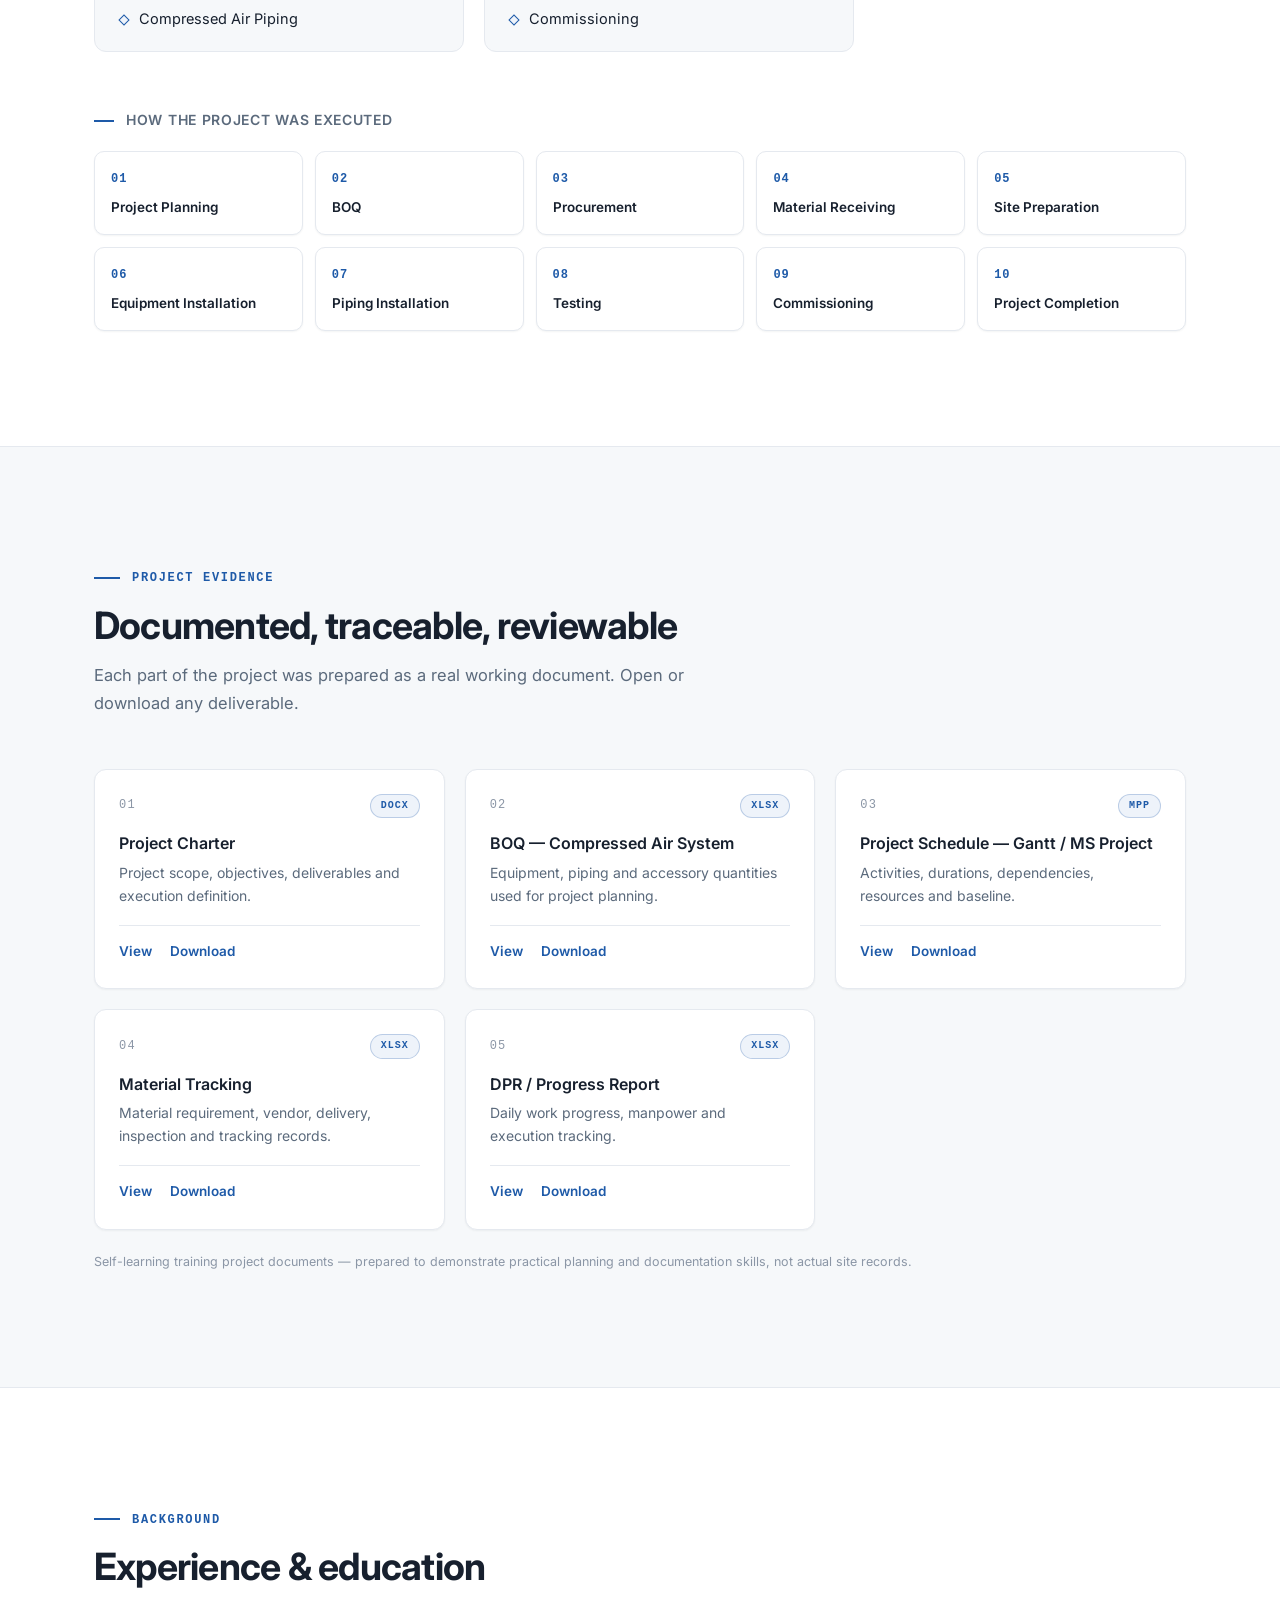
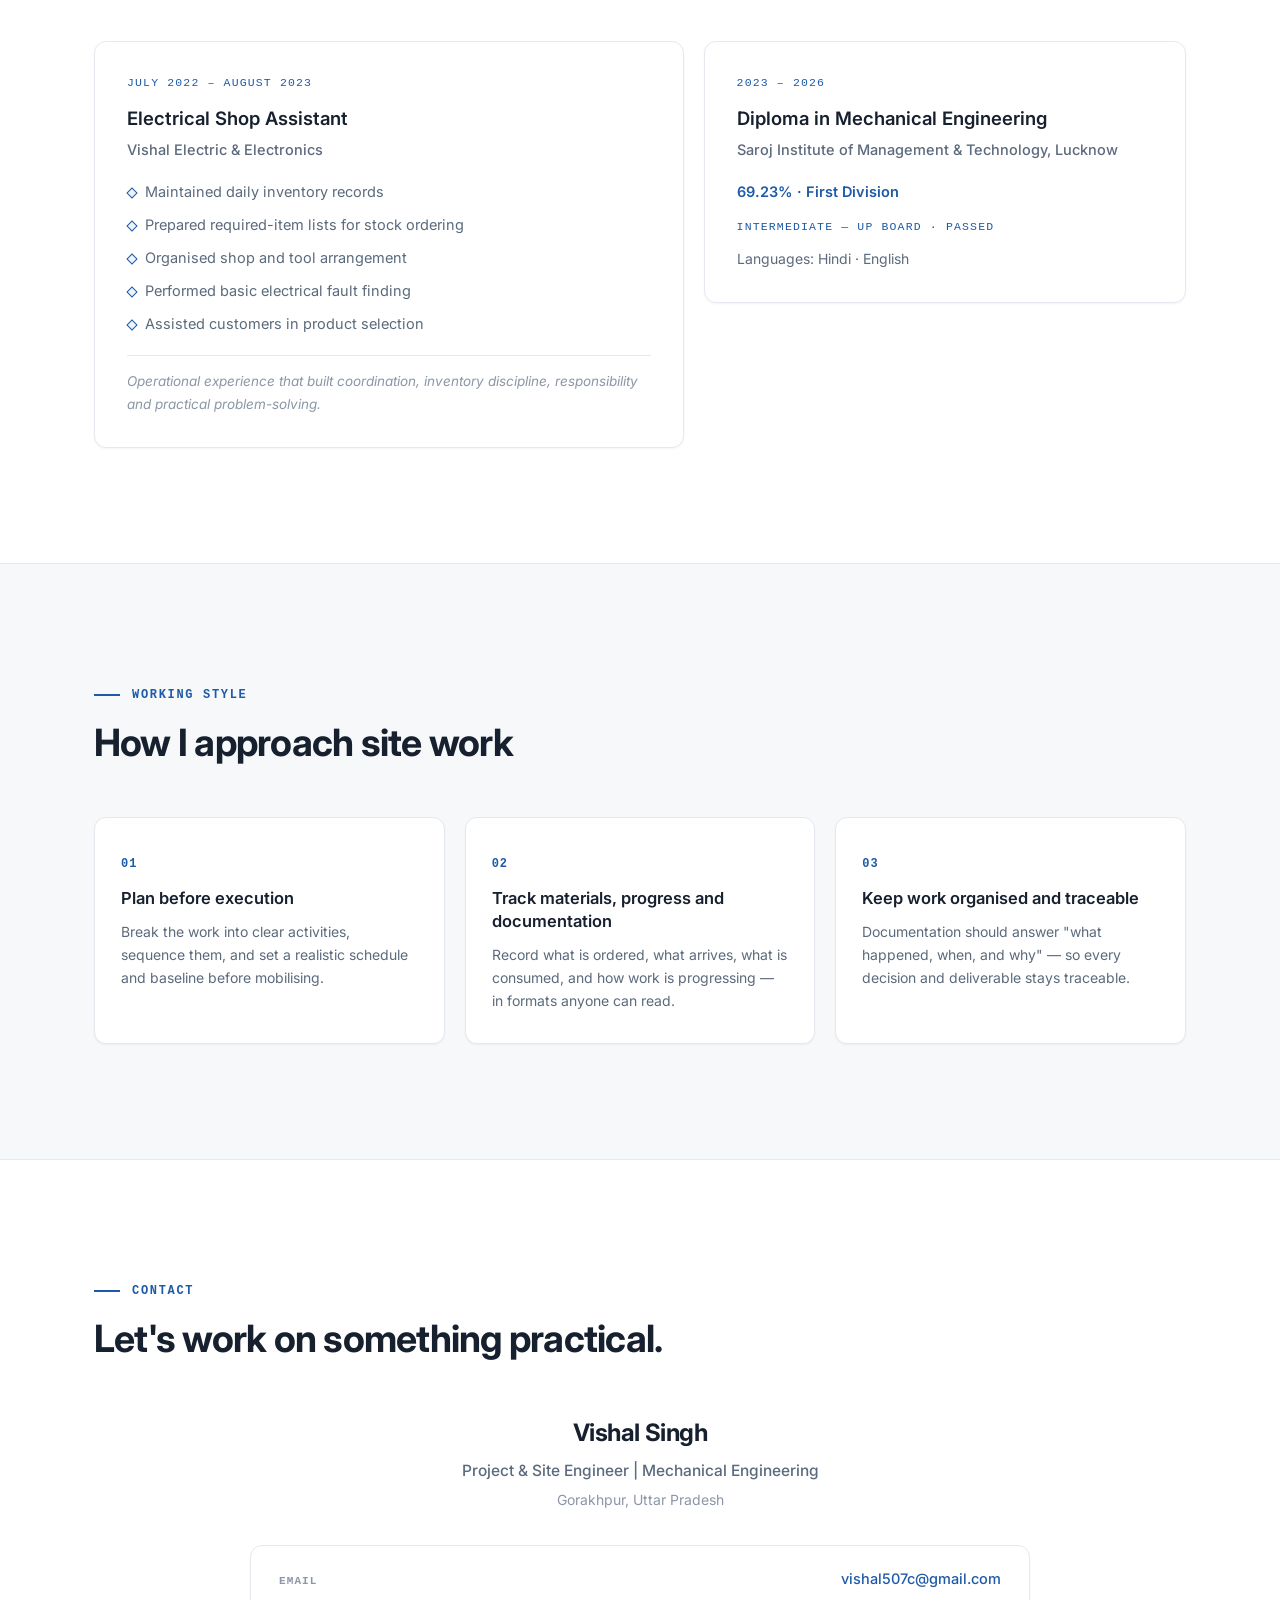
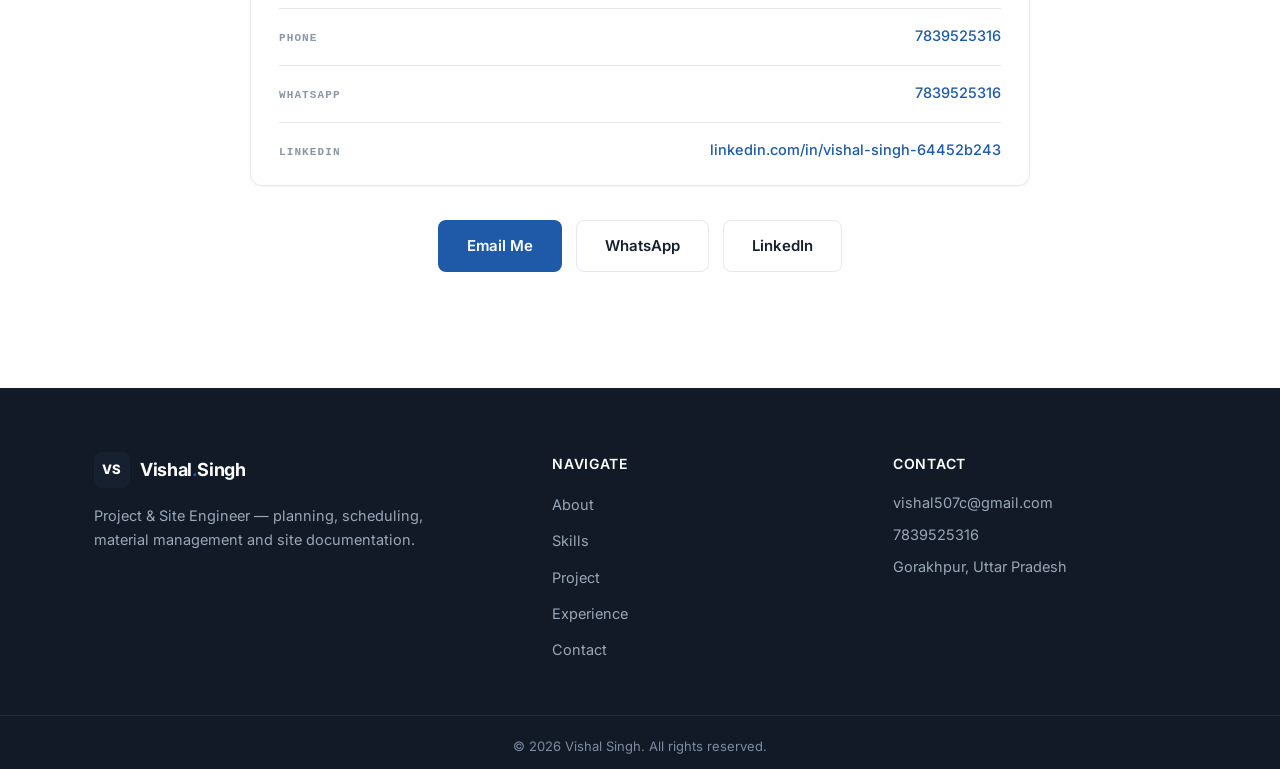
==== commit 1ec4ccc4: "Polish portfolio credibility and project presentation" ====
--- a/index.html
+++ b/index.html
@@ -52,7 +52,8 @@
       <div class="hero-content">
         <p class="hero-eyebrow">Diploma in Mechanical Engineering · Project &amp; Site Engineering</p>
         <h1 class="hero-title">Vishal Singh</h1>
-        <p class="hero-role">Project &amp; Site Engineer — Mechanical Engineering</p>
+        <p class="hero-role">Project &amp; Site Engineer</p>
+        <p class="hero-role-sub">Mechanical Engineering</p>
         <p class="hero-subtitle">
           Focused on project planning, site execution, scheduling, material
           management and technical documentation.
@@ -70,20 +71,20 @@
         <div class="plan-card">
           <div class="plan-card-header">
             <span class="plan-title">Compressed Air System · Installation</span>
-            <span class="plan-code">RAW-001 / REV A</span>
+            <span class="plan-code">PROJECT PLANNING</span>
           </div>
           <div class="plan-grid">
             <div class="plan-band">
               <span class="plan-band-label">WBS 1 — Planning</span>
-              <span class="plan-track"><span class="plan-fill fill-70"></span></span>
+              <span class="plan-track"><span class="plan-bar"></span></span>
             </div>
             <div class="plan-band">
               <span class="plan-band-label">WBS 2 — Procurement</span>
-              <span class="plan-track"><span class="plan-fill fill-45"></span></span>
+              <span class="plan-track"><span class="plan-bar"></span></span>
             </div>
             <div class="plan-band">
               <span class="plan-band-label">WBS 3 — Installation</span>
-              <span class="plan-track"><span class="plan-fill fill-20"></span></span>
+              <span class="plan-track"><span class="plan-bar"></span></span>
             </div>
             <div class="plan-milestones">
               <span class="plan-milestone"><i></i>M-01</span>
@@ -91,13 +92,13 @@
               <span class="plan-milestone"><i></i>M-03</span>
             </div>
             <div class="plan-spec">
-              <span class="plan-spec-line">W1 · W2 · W3 · W4 · W5 — Weekly progress</span>
-              <span class="plan-spec-line">Baseline · actual · <b>Wk 6</b></span>
+              <span class="plan-spec-line">WBS · SCHEDULE · MATERIAL</span>
+              <span class="plan-spec-line">TRAINING PROJECT</span>
             </div>
           </div>
           <div class="plan-card-footer">
-            <span>PLANNED: 8 WK · BASELINE SET</span>
-            <span>DRY RUN</span>
+            <span>PROJECT PLANNING · COMPRESSED AIR SYSTEM</span>
+            <span>TRAINING PROJECT</span>
           </div>
         </div>
       </div>
@@ -129,10 +130,9 @@
             and material control.
           </p>
           <p>
-            Before engineering, I spent a year working in an electrical shop,
-            handling inventory records, material organisation and customer
-            assistance. That experience built the discipline and practical
-            problem-solving that project sites depend on.
+            Earlier, I spent a year as an Electrical Shop Assistant — operational
+            experience that developed inventory discipline, coordination and
+            practical problem-solving.
           </p>
         </div>
 
@@ -203,18 +203,21 @@
             <li>Material Tracking</li>
           </ul>
         </div>
-
-        <div class="capability-group">
-          <div class="capability-num">04</div>
+      </div>
+
+      <div class="digital-tools">
+        <div class="digital-tools-head">
+          <span class="capability-num">04</span>
           <h3 class="capability-title">Digital Tools</h3>
-          <ul class="capability-list">
-            <li>Microsoft Excel</li>
-            <li>Microsoft Word</li>
-            <li>Microsoft PowerPoint</li>
-            <li>Python</li>
-            <li>Notion</li>
-          </ul>
-        </div>
+          <span class="digital-tools-note">Supporting tools for planning and documentation work</span>
+        </div>
+        <ul class="digital-tools-list">
+          <li>Microsoft Excel</li>
+          <li>Microsoft Word</li>
+          <li>Microsoft PowerPoint</li>
+          <li>Python</li>
+          <li>Notion</li>
+        </ul>
       </div>
     </div>
   </section>
@@ -230,12 +233,30 @@
       </div>
 
       <div class="project-intro">
-        <p>
-          A training project created to practise the complete planning and
-          execution workflow of an industrial compressed air system — from
-          project charter and schedule to material tracking and daily progress
-          reporting. Every deliverable below was prepared as a working document.
-        </p>
+        <div class="project-intro-item">
+          <span class="intro-label">What</span>
+          <p class="intro-text">
+            Industrial Compressed Air System Installation — mechanical
+            equipment installation &amp; utility piping execution planning.
+          </p>
+        </div>
+        <div class="project-intro-item">
+          <span class="intro-label">Why</span>
+          <p class="intro-text">
+            To practise the complete project planning and site execution
+            workflow — from project charter and schedule to material tracking
+            and daily progress reporting.
+          </p>
+        </div>
+      </div>
+
+      <h3 class="subsection-title">What I created</h3>
+      <div class="created-row">
+        <a class="created-chip" href="#evidence">Project Charter</a>
+        <a class="created-chip" href="#evidence">BOQ</a>
+        <a class="created-chip" href="#evidence">Project Schedule</a>
+        <a class="created-chip" href="#evidence">Material Tracking</a>
+        <a class="created-chip" href="#evidence">DPR / Progress Report</a>
       </div>
 
       <h3 class="subsection-title">Project scope</h3>
@@ -288,7 +309,7 @@
             <span class="doc-type">DOCX</span>
           </div>
           <h3 class="doc-title">Project Charter</h3>
-          <p class="doc-desc">Project definition, scope, objectives and deliverables.</p>
+          <p class="doc-desc">Project scope, objectives, deliverables and execution definition.</p>
           <div class="doc-actions">
             <a class="doc-link" href="assets/documents/project-charter.docx" target="_blank" rel="noopener">View</a>
             <a class="doc-link" href="assets/documents/project-charter.docx" download>Download</a>
@@ -301,7 +322,7 @@
             <span class="doc-type">XLSX</span>
           </div>
           <h3 class="doc-title">BOQ — Compressed Air System</h3>
-          <p class="doc-desc">Bill of quantities for equipment, piping and accessories.</p>
+          <p class="doc-desc">Equipment, piping and accessory quantities used for project planning.</p>
           <div class="doc-actions">
             <a class="doc-link" href="assets/documents/boq-compressed-air-system.xlsx" target="_blank" rel="noopener">View</a>
             <a class="doc-link" href="assets/documents/boq-compressed-air-system.xlsx" download>Download</a>
@@ -327,7 +348,7 @@
             <span class="doc-type">XLSX</span>
           </div>
           <h3 class="doc-title">Material Tracking</h3>
-          <p class="doc-desc">Vendor, delivery, stock and consumption records.</p>
+          <p class="doc-desc">Material requirement, vendor, delivery, inspection and tracking records.</p>
           <div class="doc-actions">
             <a class="doc-link" href="assets/documents/material-tracking.xlsx" target="_blank" rel="noopener">View</a>
             <a class="doc-link" href="assets/documents/material-tracking.xlsx" download>Download</a>
@@ -340,7 +361,7 @@
             <span class="doc-type">XLSX</span>
           </div>
           <h3 class="doc-title">DPR / Progress Report</h3>
-          <p class="doc-desc">Daily site progress and work log used to track execution.</p>
+          <p class="doc-desc">Daily work progress, manpower and execution tracking.</p>
           <div class="doc-actions">
             <a class="doc-link" href="assets/documents/dpr-progress-report.xlsx" target="_blank" rel="noopener">View</a>
             <a class="doc-link" href="assets/documents/dpr-progress-report.xlsx" download>Download</a>
@@ -348,7 +369,7 @@
         </article>
       </div>
 
-      <p class="docs-note">Documents are in their original formats (.docx / .xlsx / .mpp) and open in standard Office applications.</p>
+      <p class="docs-note">Self-learning training project documents — prepared to demonstrate practical planning and documentation skills, not actual site records.</p>
     </div>
   </section>
 
--- a/style.css
+++ b/style.css
@@ -1,24 +1,25 @@
 /* ============================================
-   Rahul Sharma — Mechanical Site Engineer Portfolio
-   Clean corporate/engineering theme
+   Vishal Singh — Project & Site Engineer Portfolio
+   Premium corporate engineering theme
    ============================================ */
 
 /* ---------- Design Tokens ---------- */
 :root {
-  --primary: #1f4e8c;          /* engineering navy blue */
-  --primary-dark: #173a68;
-  --primary-light: #e8f0fa;
-  --accent: #f59e0b;           /* safety amber accent */
+  --ink: #17202e;              /* primary text */
+  --muted: #5b6a7c;            /* secondary text */
+  --faint: #8b96a6;            /* tertiary text */
   --bg: #ffffff;
-  --bg-alt: #f5f7fa;
-  --text: #1e2733;
-  --text-muted: #5b6b7d;
-  --border: #dfe6ee;
+  --bg-soft: #f6f8fa;          /* alternate section surface */
+  --line: #e5e9ef;             /* hairline borders */
+  --accent: #1e5aa8;           /* deep corporate blue */
+  --accent-dark: #16467f;
+  --accent-soft: #eef3fa;
   --radius: 12px;
-  --shadow-sm: 0 2px 8px rgba(30, 39, 51, 0.06);
-  --shadow-md: 0 10px 30px rgba(30, 39, 51, 0.10);
+  --shadow-sm: 0 1px 2px rgba(23, 32, 46, 0.05);
+  --shadow-md: 0 14px 34px rgba(23, 32, 46, 0.09);
   --nav-h: 72px;
   --font: 'Inter', -apple-system, BlinkMacSystemFont, 'Segoe UI', Roboto, sans-serif;
+  --mono: ui-monospace, 'Cascadia Mono', 'Segoe UI Mono', Menlo, Consolas, monospace;
 }
 
 /* ---------- Reset & Base ---------- */
@@ -28,7 +29,7 @@
 
 body {
   font-family: var(--font);
-  color: var(--text);
+  color: var(--ink);
   background: var(--bg);
   line-height: 1.65;
   font-size: 16px;
@@ -40,6 +41,8 @@
 ul { list-style: none; }
 section[id], header[id] { scroll-margin-top: var(--nav-h); }
 
+::selection { background: var(--accent-soft); color: var(--accent-dark); }
+
 .container {
   max-width: 1140px;
   margin: 0 auto;
@@ -49,39 +52,37 @@
 /* ---------- Buttons ---------- */
 .btn {
   display: inline-block;
-  padding: 14px 30px;
+  padding: 13px 28px;
   border-radius: 8px;
   font-weight: 600;
   font-size: 15px;
-  border: 2px solid transparent;
+  border: 1.5px solid transparent;
   cursor: pointer;
-  transition: transform 0.25s ease, box-shadow 0.25s ease, background 0.25s ease, color 0.25s ease, border-color 0.25s ease;
+  transition: transform 0.25s ease, box-shadow 0.25s ease,
+              background 0.25s ease, color 0.25s ease, border-color 0.25s ease;
 }
 .btn:active { transform: translateY(0); }
 
 .btn-primary {
-  background: var(--primary);
+  background: var(--accent);
   color: #fff;
 }
 .btn-primary:hover {
-  background: var(--primary-dark);
-  transform: translateY(-3px);
-  box-shadow: 0 8px 20px rgba(31, 78, 140, 0.28);
+  background: var(--accent-dark);
+  transform: translateY(-2px);
+  box-shadow: 0 8px 20px rgba(30, 90, 168, 0.24);
 }
 
 .btn-outline {
   background: transparent;
-  color: var(--primary);
-  border-color: var(--primary);
+  color: var(--ink);
+  border-color: var(--line);
 }
 .btn-outline:hover {
-  background: var(--primary);
-  color: #fff;
-  transform: translateY(-3px);
-  box-shadow: 0 8px 20px rgba(31, 78, 140, 0.20);
-}
-
-.btn-full { width: 100%; }
+  border-color: var(--accent);
+  color: var(--accent);
+  transform: translateY(-2px);
+}
 
 /* ============================================
    NAVBAR
@@ -92,12 +93,17 @@
   left: 0;
   width: 100%;
   height: var(--nav-h);
-  background: rgba(255, 255, 255, 0.96);
-  backdrop-filter: blur(8px);
+  background: rgba(255, 255, 255, 0.92);
+  backdrop-filter: blur(10px);
+  -webkit-backdrop-filter: blur(10px);
   z-index: 1000;
-  transition: box-shadow 0.3s ease;
-}
-.navbar.scrolled { box-shadow: var(--shadow-sm); }
+  border-bottom: 1px solid transparent;
+  transition: border-color 0.3s ease, box-shadow 0.3s ease;
+}
+.navbar.scrolled {
+  border-bottom-color: var(--line);
+  box-shadow: var(--shadow-sm);
+}
 
 .nav-container {
   height: var(--nav-h);
@@ -110,64 +116,65 @@
   display: flex;
   align-items: center;
   gap: 10px;
-  font-weight: 800;
-  font-size: 19px;
+  font-weight: 700;
+  font-size: 18px;
   letter-spacing: -0.02em;
 }
 .logo-mark {
-  width: 38px;
-  height: 38px;
+  width: 36px;
+  height: 36px;
   display: grid;
   place-items: center;
-  background: var(--primary);
+  background: var(--ink);
   color: #fff;
   border-radius: 8px;
-  font-size: 15px;
+  font-size: 13px;
   font-weight: 800;
+  letter-spacing: 0.02em;
 }
 .logo-dot { color: var(--accent); }
 
 .nav-menu {
   display: flex;
   align-items: center;
-  gap: 6px;
+  gap: 4px;
 }
 .nav-link {
   position: relative;
-  padding: 8px 14px;
+  padding: 8px 13px;
   font-weight: 500;
-  font-size: 15px;
-  color: var(--text-muted);
+  font-size: 14.5px;
+  color: var(--muted);
+  border-radius: 6px;
   transition: color 0.2s ease;
-  border-radius: 6px;
 }
 .nav-link::after {
   content: '';
   position: absolute;
-  left: 14px;
-  right: 14px;
-  bottom: 2px;
+  left: 13px;
+  right: 13px;
+  bottom: 1px;
   height: 2px;
-  background: var(--primary);
+  background: var(--accent);
   transform: scaleX(0);
   transform-origin: left;
   transition: transform 0.25s ease;
 }
 .nav-link:hover,
-.nav-link.active { color: var(--primary); }
+.nav-link.active { color: var(--ink); }
 .nav-link:hover::after,
 .nav-link.active::after { transform: scaleX(1); }
 
-.nav-cta,
-.nav-cta.active,
-.nav-cta:hover {
-  background: var(--primary);
+.nav-cta {
+  background: var(--accent);
   color: #fff;
-  margin-left: 8px;
-  padding: 9px 22px;
+  margin-left: 10px;
+  padding: 9px 20px;
+  border-radius: 7px;
 }
 .nav-cta::after { display: none; }
-.nav-cta:hover { background: var(--primary-dark); }
+.nav-cta:hover,
+.nav-cta.active { background: var(--accent-dark); color: #fff; }
 
 /* Hamburger */
 .hamburger {
@@ -181,84 +188,82 @@
 }
 .bar {
   width: 24px;
-  height: 2.5px;
-  background: var(--text);
+  height: 2px;
+  background: var(--ink);
   border-radius: 2px;
   transition: transform 0.3s ease, opacity 0.3s ease;
 }
-.hamburger.active .bar:nth-child(1) { transform: translateY(7.5px) rotate(45deg); }
+.hamburger.active .bar:nth-child(1) { transform: translateY(7px) rotate(45deg); }
 .hamburger.active .bar:nth-child(2) { opacity: 0; }
-.hamburger.active .bar:nth-child(3) { transform: translateY(-7.5px) rotate(-45deg); }
+.hamburger.active .bar:nth-child(3) { transform: translateY(-7px) rotate(-45deg); }
 
 /* ============================================
    HERO
    ============================================ */
 .hero {
   position: relative;
-  min-height: 100vh;
-  display: flex;
-  align-items: center;
-  padding: calc(var(--nav-h) + 40px) 0 80px;
+  padding: calc(var(--nav-h) + 76px) 0 48px;
   overflow: hidden;
 }
-.hero-bg {
+.hero::before {
+  content: '';
   position: absolute;
   inset: 0;
   z-index: -1;
   background:
-    linear-gradient(135deg, rgba(31, 78, 140, 0.05) 0%, rgba(245, 158, 11, 0.03) 100%),
-    repeating-linear-gradient(0deg, transparent, transparent 39px, rgba(31, 78, 140, 0.045) 40px),
-    repeating-linear-gradient(90deg, transparent, transparent 39px, rgba(31, 78, 140, 0.045) 40px);
+    linear-gradient(180deg, #f8fafc 0%, #ffffff 42%),
+    repeating-linear-gradient(0deg, transparent, transparent 39px, rgba(23, 32, 46, 0.025) 40px),
+    repeating-linear-gradient(90deg, transparent, transparent 39px, rgba(23, 32, 46, 0.025) 40px);
+  background-size: auto, 40px 40px, 40px 40px;
+  background-blend-mode: normal;
+  -webkit-mask-image: linear-gradient(180deg, #000 0%, #000 55%, transparent 100%);
+  mask-image: linear-gradient(180deg, #000 0%, #000 55%, transparent 100%);
 }
 
 .hero-container {
   display: grid;
-  grid-template-columns: 1.15fr 0.85fr;
-  gap: 48px;
+  grid-template-columns: 1.05fr 0.95fr;
+  gap: 64px;
   align-items: center;
 }
 
 .hero-eyebrow {
   display: inline-block;
-  font-size: 13px;
-  font-weight: 700;
-  letter-spacing: 0.08em;
+  font-family: var(--mono);
+  font-size: 12px;
+  font-weight: 600;
+  letter-spacing: 0.1em;
   text-transform: uppercase;
-  color: var(--primary);
-  background: var(--primary-light);
-  border: 1px solid var(--border);
-  padding: 7px 16px;
-  border-radius: 100px;
-  margin-bottom: 22px;
+  color: var(--accent);
+  margin-bottom: 20px;
 }
 
 .hero-title {
-  font-size: clamp(2.4rem, 5.4vw, 3.9rem);
+  font-size: clamp(2.6rem, 5.6vw, 3.8rem);
   font-weight: 800;
-  line-height: 1.12;
+  line-height: 1.08;
   letter-spacing: -0.03em;
-  margin-bottom: 20px;
-}
-.hero-title .highlight {
-  color: var(--primary);
-  position: relative;
-}
-.hero-title .highlight::after {
-  content: '';
-  position: absolute;
-  left: 0;
-  bottom: 6px;
-  width: 100%;
-  height: 10px;
-  background: rgba(245, 158, 11, 0.28);
-  z-index: -1;
-  border-radius: 2px;
+  margin-bottom: 14px;
+}
+
+.hero-role {
+  font-size: clamp(1.05rem, 2vw, 1.3rem);
+  font-weight: 600;
+  color: var(--ink);
+  margin-bottom: 2px;
+}
+
+.hero-role-sub {
+  font-size: 15.5px;
+  font-weight: 500;
+  color: var(--muted);
+  margin-bottom: 18px;
 }
 
 .hero-subtitle {
-  font-size: 17px;
-  color: var(--text-muted);
-  max-width: 540px;
+  font-size: 16.5px;
+  color: var(--muted);
+  max-width: 520px;
   margin-bottom: 32px;
 }
 
@@ -266,122 +271,215 @@
   display: flex;
   gap: 14px;
   flex-wrap: wrap;
-  margin-bottom: 34px;
-}
-
-.hero-chips {
+  margin-bottom: 22px;
+}
+
+.hero-quiet-link {
+  display: inline-block;
+  font-size: 14px;
+  font-weight: 600;
+  color: var(--muted);
+  border-bottom: 1px solid var(--line);
+  padding-bottom: 2px;
+  transition: color 0.2s ease, border-color 0.2s ease;
+}
+.hero-quiet-link:hover {
+  color: var(--accent);
+  border-color: var(--accent);
+}
+
+/* --- Planning card visual --- */
+.hero-visual {
+  max-width: 520px;
+  margin-left: auto;
+  width: 100%;
+}
+
+.plan-card {
+  background: #fff;
+  border: 1px solid var(--line);
+  border-radius: 14px;
+  box-shadow: var(--shadow-md);
+  overflow: hidden;
+}
+
+.plan-card-header {
+  display: flex;
+  justify-content: space-between;
+  align-items: center;
+  gap: 16px;
+  padding: 16px 22px;
+  border-bottom: 1px solid var(--line);
+}
+.plan-title {
+  font-size: 13.5px;
+  font-weight: 600;
+  color: var(--ink);
+}
+.plan-code {
+  font-family: var(--mono);
+  font-size: 11px;
+  color: var(--faint);
+  letter-spacing: 0.04em;
+  white-space: nowrap;
+}
+
+.plan-grid {
+  padding: 24px 22px 18px;
+  display: flex;
+  flex-direction: column;
+  gap: 18px;
+}
+
+.plan-band {
+  display: flex;
+  align-items: center;
+  gap: 16px;
+}
+.plan-band-label {
+  font-family: var(--mono);
+  font-size: 11px;
+  color: var(--muted);
+  width: 132px;
+  flex-shrink: 0;
+  letter-spacing: 0.02em;
+}
+.plan-track {
+  flex: 1;
+  height: 7px;
+  background: var(--bg-soft);
+  border: 1px solid var(--line);
+  border-radius: 4px;
+  overflow: hidden;
+}
+.plan-bar {
+  display: block;
+  height: 100%;
+  width: 100%;
+  background: var(--accent-soft);
+  border-radius: 3px;
+}
+
+.plan-milestones {
+  display: flex;
+  gap: 42px;
+  padding: 4px 0;
+}
+.plan-milestone {
+  display: inline-flex;
+  align-items: center;
+  gap: 7px;
+  font-family: var(--mono);
+  font-size: 10.5px;
+  color: var(--faint);
+  letter-spacing: 0.05em;
+}
+.plan-milestone i {
+  width: 8px;
+  height: 8px;
+  background: #fff;
+  border: 1.5px solid var(--accent);
+  transform: rotate(45deg);
+}
+
+.plan-spec {
+  border-top: 1px dashed var(--line);
+  padding-top: 16px;
+  display: flex;
+  flex-direction: column;
+  gap: 6px;
+}
+.plan-spec-line {
+  font-family: var(--mono);
+  font-size: 11px;
+  color: var(--faint);
+  letter-spacing: 0.02em;
+}
+.plan-spec-line b { color: var(--accent); font-weight: 600; }
+
+.plan-card-footer {
+  display: flex;
+  justify-content: space-between;
+  padding: 12px 22px;
+  border-top: 1px solid var(--line);
+  background: var(--bg-soft);
+  font-family: var(--mono);
+  font-size: 10px;
+  letter-spacing: 0.09em;
+  color: var(--faint);
+}
+
+/* --- Quick proof strip --- */
+.hero-proof {
+  max-width: 1140px;
+  margin: 64px auto 0;
+  padding: 0 24px;
   display: flex;
   flex-wrap: wrap;
-  gap: 10px;
-}
-.chip {
-  font-size: 13px;
-  font-weight: 600;
-  color: var(--text-muted);
-  background: #fff;
-  border: 1px solid var(--border);
-  padding: 7px 14px;
-  border-radius: 100px;
-  box-shadow: var(--shadow-sm);
-  transition: transform 0.2s ease, color 0.2s ease, border-color 0.2s ease;
-}
-.chip:hover {
-  transform: translateY(-2px);
-  color: var(--primary);
-  border-color: var(--primary);
-}
-
-/* Blueprint card visual */
-.blueprint-card {
-  background: var(--primary);
-  border-radius: var(--radius);
-  padding: 18px;
-  box-shadow: 0 24px 60px rgba(31, 78, 140, 0.32);
-  transform: rotate(2deg);
-  transition: transform 0.4s ease;
-}
-.blueprint-card:hover { transform: rotate(0deg) scale(1.02); }
-
-.bp-header { display: flex; gap: 6px; margin-bottom: 16px; }
-.bp-dot { width: 9px; height: 9px; border-radius: 50%; background: rgba(255, 255, 255, 0.35); }
-
-.bp-grid {
-  background: rgba(255, 255, 255, 0.07);
-  border: 1px dashed rgba(255, 255, 255, 0.35);
-  border-radius: 8px;
-  padding: 22px;
-  display: flex;
-  flex-direction: column;
-  gap: 14px;
-}
-.bp-line {
-  height: 8px;
-  border-radius: 4px;
-  background: linear-gradient(90deg, rgba(255, 255, 255, 0.55), rgba(255, 255, 255, 0.15));
-}
-.w-90 { width: 90%; }
-.w-80 { width: 80%; }
-.w-70 { width: 70%; }
-.w-60 { width: 60%; }
-.w-50 { width: 50%; }
-
-.bp-box-row { display: flex; gap: 12px; }
-.bp-box {
-  flex: 1;
-  height: 52px;
-  border: 1.5px solid rgba(255, 255, 255, 0.5);
-  border-radius: 6px;
-}
-
-.bp-footer {
-  display: flex;
-  justify-content: space-between;
-  margin-top: 14px;
-  font-size: 11px;
-  font-weight: 600;
-  letter-spacing: 0.06em;
-  color: rgba(255, 255, 255, 0.65);
+  align-items: center;
+  gap: 12px 34px;
+  border-top: 1px solid var(--line);
+  padding-top: 26px;
+}
+.proof-label {
+  font-family: var(--mono);
+  font-size: 11.5px;
+  font-weight: 600;
+  letter-spacing: 0.12em;
+  text-transform: uppercase;
+  color: var(--accent);
+}
+.proof-item {
+  font-size: 14.5px;
+  font-weight: 500;
+  color: var(--muted);
 }
 
 /* ============================================
    SECTIONS (shared)
    ============================================ */
-.section { padding: 96px 0; }
-.section-alt { background: var(--bg-alt); }
+.section { padding: clamp(80px, 9vw, 124px) 0; }
+.section-soft {
+  background: var(--bg-soft);
+  border-top: 1px solid var(--line);
+  border-bottom: 1px solid var(--line);
+}
 
 .section-head {
-  max-width: 640px;
-  margin-bottom: 56px;
+  max-width: 720px;
+  margin-bottom: 52px;
 }
 .section-label {
   display: inline-block;
-  font-size: 13px;
-  font-weight: 700;
-  letter-spacing: 0.08em;
+  font-family: var(--mono);
+  font-size: 12px;
+  font-weight: 600;
+  letter-spacing: 0.14em;
   text-transform: uppercase;
-  color: var(--primary);
-  margin-bottom: 12px;
+  color: var(--accent);
+  margin-bottom: 14px;
 }
 .section-label::before {
   content: '';
   display: inline-block;
   width: 26px;
-  height: 3px;
+  height: 2px;
   background: var(--accent);
-  margin-right: 10px;
+  margin-right: 12px;
   vertical-align: middle;
-  border-radius: 2px;
 }
 .section-title {
-  font-size: clamp(1.7rem, 3.4vw, 2.4rem);
-  font-weight: 800;
+  font-size: clamp(1.75rem, 3.2vw, 2.35rem);
+  font-weight: 700;
   letter-spacing: -0.02em;
   line-height: 1.2;
+  color: var(--ink);
 }
 .section-desc {
   margin-top: 14px;
-  color: var(--text-muted);
+  color: var(--muted);
   font-size: 16.5px;
+  max-width: 640px;
 }
 
 /* ============================================
@@ -389,17 +487,20 @@
    ============================================ */
 .about-grid {
   display: grid;
-  grid-template-columns: 1.1fr 0.9fr;
+  grid-template-columns: 1.05fr 0.95fr;
   gap: 56px;
   align-items: start;
 }
-.about-text p { margin-bottom: 18px; color: var(--text-muted); }
-.about-text p:last-child { margin-bottom: 0; }
-.about-text strong { color: var(--text); }
+.about-intro p {
+  color: var(--muted);
+  font-size: 16.5px;
+  margin-bottom: 18px;
+}
+.about-intro p:last-child { margin-bottom: 0; }
 
 .about-facts {
   background: #fff;
-  border: 1px solid var(--border);
+  border: 1px solid var(--line);
   border-radius: var(--radius);
   box-shadow: var(--shadow-sm);
   overflow: hidden;
@@ -407,291 +508,590 @@
 .fact-row {
   display: flex;
   justify-content: space-between;
-  gap: 16px;
-  padding: 18px 24px;
-  border-bottom: 1px solid var(--border);
+  align-items: baseline;
+  gap: 20px;
+  padding: 16px 22px;
+  border-bottom: 1px solid var(--line);
   transition: background 0.2s ease;
 }
 .fact-row:last-child { border-bottom: none; }
-.fact-row:hover { background: var(--primary-light); }
+.fact-row:hover { background: var(--accent-soft); }
 .fact-label {
-  font-size: 13px;
-  font-weight: 700;
+  font-family: var(--mono);
+  font-size: 11px;
+  font-weight: 600;
   text-transform: uppercase;
-  letter-spacing: 0.05em;
-  color: var(--primary);
+  letter-spacing: 0.1em;
+  color: var(--accent);
   white-space: nowrap;
 }
-.fact-value { text-align: right; font-weight: 500; font-size: 14.5px; }
-
-/* ============================================
-   SKILLS
-   ============================================ */
-.skills-grid {
+.fact-value {
+  text-align: right;
+  font-size: 14.5px;
+  font-weight: 500;
+  color: var(--ink);
+}
+
+/* ============================================
+   SKILLS / CAPABILITIES
+   ============================================ */
+.capability-grid {
   display: grid;
   grid-template-columns: repeat(3, 1fr);
-  gap: 24px;
-}
-.skill-card {
+  gap: 20px;
+}
+.capability-group {
   background: #fff;
-  border: 1px solid var(--border);
+  border: 1px solid var(--line);
   border-radius: var(--radius);
-  padding: 32px 28px;
+  padding: 28px 24px;
   box-shadow: var(--shadow-sm);
   transition: transform 0.3s ease, box-shadow 0.3s ease, border-color 0.3s ease;
 }
-.skill-card:hover {
-  transform: translateY(-6px);
+.capability-group:hover {
+  transform: translateY(-3px);
   box-shadow: var(--shadow-md);
-  border-color: var(--primary);
-}
-.skill-icon {
-  width: 52px;
-  height: 52px;
+  border-color: var(--accent);
+}
+.capability-group:hover .capability-num { color: var(--accent-dark); }
+.capability-num {
+  font-family: var(--mono);
+  font-size: 12px;
+  font-weight: 600;
+  color: var(--accent);
+  letter-spacing: 0.08em;
+  margin-bottom: 12px;
+}
+.capability-title {
+  font-size: 16.5px;
+  font-weight: 600;
+  color: var(--ink);
+  margin-bottom: 16px;
+}
+.capability-list { display: flex; flex-direction: column; gap: 9px; }
+.capability-list li {
+  font-size: 14px;
+  color: var(--muted);
+  padding-left: 18px;
+  position: relative;
+}
+.capability-list li::before {
+  content: '';
+  position: absolute;
+  left: 2px;
+  top: 9px;
+  width: 6px;
+  height: 6px;
+  background: var(--accent-soft);
+  border: 1px solid var(--accent);
+  transform: rotate(45deg);
+}
+
+/* Digital tools — supporting, secondary strip */
+.digital-tools {
+  margin-top: 20px;
+  background: var(--bg-soft);
+  border: 1px solid var(--line);
+  border-radius: var(--radius);
+  padding: 24px 28px;
+  display: flex;
+  flex-wrap: wrap;
+  align-items: center;
+  gap: 12px 28px;
+}
+.digital-tools-head {
+  display: flex;
+  align-items: baseline;
+  gap: 12px;
+  margin-right: 8px;
+}
+.digital-tools-head .capability-num { margin-bottom: 0; }
+.digital-tools-head .capability-title { margin-bottom: 0; }
+.digital-tools-note {
+  font-size: 13px;
+  color: var(--faint);
+  white-space: nowrap;
+}
+.digital-tools-list {
+  display: flex;
+  flex-wrap: wrap;
+  gap: 10px;
+}
+.digital-tools-list li {
+  font-size: 13px;
+  font-weight: 500;
+  color: var(--muted);
+  background: #fff;
+  border: 1px solid var(--line);
+  border-radius: 100px;
+  padding: 5px 14px;
+}
+
+/* ============================================
+   FEATURED PROJECT
+   ============================================ */
+.project-tag {
+  display: inline-block;
+  margin-top: 14px;
+  font-family: var(--mono);
+  font-size: 11px;
+  font-weight: 600;
+  letter-spacing: 0.1em;
+  text-transform: uppercase;
+  color: var(--accent);
+  background: var(--accent-soft);
+  border: 1px solid rgba(30, 90, 168, 0.25);
+  padding: 6px 14px;
+  border-radius: 100px;
+}
+
+.project-intro {
+  max-width: 860px;
   display: grid;
-  place-items: center;
-  font-size: 24px;
-  background: var(--primary-light);
-  border-radius: 12px;
+  grid-template-columns: 1fr 1fr;
+  gap: 20px;
+  margin-bottom: 48px;
+}
+.project-intro-item {
+  background: #fff;
+  border: 1px solid var(--line);
+  border-left: 3px solid var(--accent);
+  border-radius: var(--radius);
+  padding: 22px 26px;
+  box-shadow: var(--shadow-sm);
+}
+.intro-label {
+  display: block;
+  font-family: var(--mono);
+  font-size: 11px;
+  font-weight: 600;
+  letter-spacing: 0.14em;
+  text-transform: uppercase;
+  color: var(--accent);
+  margin-bottom: 8px;
+}
+.intro-text {
+  color: var(--muted);
+  font-size: 15px;
+  line-height: 1.65;
+}
+
+/* What I created — quick path to the evidence */
+.created-row {
+  display: flex;
+  flex-wrap: wrap;
+  gap: 10px;
+  margin-bottom: 56px;
+}
+.created-chip {
+  font-size: 13.5px;
+  font-weight: 500;
+  color: var(--ink);
+  background: var(--bg-soft);
+  border: 1px solid var(--line);
+  border-radius: 100px;
+  padding: 8px 18px;
+  transition: color 0.2s ease, border-color 0.2s ease, transform 0.2s ease;
+}
+.created-chip:hover {
+  color: var(--accent);
+  border-color: var(--accent);
+  transform: translateY(-2px);
+}
+
+.subsection-title {
+  font-size: 14px;
+  font-weight: 600;
+  letter-spacing: 0.05em;
+  text-transform: uppercase;
+  color: var(--muted);
   margin-bottom: 20px;
-  transition: transform 0.3s ease;
-}
-.skill-card:hover .skill-icon { transform: scale(1.1) rotate(-4deg); }
-.skill-card h3 {
-  font-size: 18px;
-  font-weight: 700;
-  margin-bottom: 10px;
-}
-.skill-card p { font-size: 14.5px; color: var(--text-muted); }
-
-/* ============================================
-   PROJECTS
-   ============================================ */
-.projects-grid {
+}
+.subsection-title::before {
+  content: '';
+  display: inline-block;
+  width: 20px;
+  height: 2px;
+  background: var(--accent);
+  margin-right: 12px;
+  vertical-align: middle;
+}
+
+.scope-grid {
+  display: grid;
+  grid-template-columns: 1fr 1fr;
+  gap: 20px;
+  max-width: 760px;
+  margin-bottom: 56px;
+}
+.scope-list {
+  background: var(--bg-soft);
+  border: 1px solid var(--line);
+  border-radius: var(--radius);
+  padding: 20px 24px;
+  display: flex;
+  flex-direction: column;
+  gap: 10px;
+}
+.scope-list li {
+  font-size: 14.5px;
+  color: var(--ink);
+  padding-left: 20px;
+  position: relative;
+}
+.scope-list li::before {
+  content: '';
+  position: absolute;
+  left: 1px;
+  top: 9px;
+  width: 6px;
+  height: 6px;
+  background: var(--accent-soft);
+  border: 1px solid var(--accent);
+  transform: rotate(45deg);
+}
+
+.workflow-grid {
+  display: grid;
+  grid-template-columns: repeat(5, 1fr);
+  gap: 12px;
+}
+.workflow-step {
+  background: #fff;
+  border: 1px solid var(--line);
+  border-radius: 10px;
+  padding: 18px 16px;
+  display: flex;
+  flex-direction: column;
+  gap: 8px;
+  box-shadow: var(--shadow-sm);
+  transition: transform 0.3s ease, box-shadow 0.3s ease, border-color 0.3s ease;
+}
+.workflow-step:hover {
+  transform: translateY(-3px);
+  box-shadow: var(--shadow-md);
+  border-color: var(--accent);
+}
+.workflow-num {
+  font-family: var(--mono);
+  font-size: 12px;
+  font-weight: 600;
+  color: var(--accent);
+  letter-spacing: 0.08em;
+}
+.workflow-name {
+  font-size: 13.5px;
+  font-weight: 600;
+  color: var(--ink);
+  line-height: 1.35;
+}
+
+/* ============================================
+   PROJECT EVIDENCE
+   ============================================ */
+.docs-grid {
   display: grid;
   grid-template-columns: repeat(3, 1fr);
-  gap: 24px;
-}
-.project-card {
+  gap: 20px;
+}
+.doc-card {
+  background: #fff;
+  border: 1px solid var(--line);
+  border-radius: var(--radius);
+  padding: 24px;
+  display: flex;
+  flex-direction: column;
+  box-shadow: var(--shadow-sm);
+  transition: transform 0.3s ease, box-shadow 0.3s ease, border-color 0.3s ease;
+}
+.doc-card:hover {
+  transform: translateY(-4px);
+  box-shadow: var(--shadow-md);
+  border-color: var(--accent);
+}
+.doc-top {
+  display: flex;
+  justify-content: space-between;
+  align-items: center;
+  margin-bottom: 14px;
+}
+.doc-num {
+  font-family: var(--mono);
+  font-size: 12px;
+  color: var(--faint);
+  letter-spacing: 0.1em;
+}
+.doc-type {
+  font-family: var(--mono);
+  font-size: 10px;
+  font-weight: 600;
+  letter-spacing: 0.1em;
+  color: var(--accent);
+  background: var(--accent-soft);
+  border: 1px solid rgba(30, 90, 168, 0.25);
+  padding: 3px 10px;
+  border-radius: 100px;
+}
+.doc-title {
+  font-size: 16px;
+  font-weight: 600;
+  color: var(--ink);
+  margin-bottom: 6px;
+  line-height: 1.4;
+}
+.doc-desc {
+  font-size: 14px;
+  color: var(--muted);
+  flex: 1;
+}
+.doc-actions {
+  margin-top: 18px;
+  display: flex;
+  gap: 18px;
+  padding-top: 14px;
+  border-top: 1px solid var(--line);
+}
+.doc-link {
+  font-size: 13.5px;
+  font-weight: 600;
+  color: var(--accent);
+  border-bottom: 1px solid transparent;
+  padding-bottom: 1px;
+  transition: border-color 0.2s ease, color 0.2s ease;
+}
+.doc-link:hover {
+  border-bottom-color: var(--accent);
+  color: var(--accent-dark);
+}
+
+.docs-note {
+  margin-top: 22px;
+  font-size: 12.5px;
+  color: var(--faint);
+}
+
+/* ============================================
+   EXPERIENCE & EDUCATION
+   ============================================ */
+.background-grid {
+  display: grid;
+  grid-template-columns: 1.1fr 0.9fr;
+  gap: 20px;
+  align-items: start;
+}
+.exp-block,
+.edu-block {
+  background: #fff;
+  border: 1px solid var(--line);
+  border-radius: var(--radius);
+  padding: 32px;
+  box-shadow: var(--shadow-sm);
+  transition: transform 0.3s ease, box-shadow 0.3s ease;
+}
+.exp-block:hover,
+.edu-block:hover {
+  transform: translateY(-3px);
+  box-shadow: var(--shadow-md);
+}
+.block-period {
+  font-family: var(--mono);
+  font-size: 11.5px;
+  letter-spacing: 0.1em;
+  text-transform: uppercase;
+  color: var(--accent);
+  margin-bottom: 10px;
+}
+.block-title {
+  font-size: 18.5px;
+  font-weight: 600;
+  color: var(--ink);
+  margin-bottom: 4px;
+}
+.block-org {
+  font-size: 14.5px;
+  font-weight: 500;
+  color: var(--muted);
+  margin-bottom: 18px;
+}
+.block-list {
+  display: flex;
+  flex-direction: column;
+  gap: 9px;
+  margin-bottom: 20px;
+}
+.block-list li {
+  font-size: 14.5px;
+  color: var(--muted);
+  padding-left: 18px;
   position: relative;
+}
+.block-list li::before {
+  content: '';
+  position: absolute;
+  left: 1px;
+  top: 9px;
+  width: 6px;
+  height: 6px;
+  background: var(--accent-soft);
+  border: 1px solid var(--accent);
+  transform: rotate(45deg);
+}
+.block-note {
+  font-size: 13.5px;
+  color: var(--faint);
+  font-style: italic;
+  border-top: 1px solid var(--line);
+  padding-top: 14px;
+}
+.block-result {
+  font-size: 14.5px;
+  font-weight: 600;
+  color: var(--accent);
+  margin-bottom: 14px;
+}
+.block-lang {
+  font-size: 14px;
+  color: var(--muted);
+}
+
+/* ============================================
+   APPROACH
+   ============================================ */
+.approach-grid {
+  display: grid;
+  grid-template-columns: repeat(3, 1fr);
+  gap: 20px;
+}
+.approach-point {
   background: #fff;
-  border: 1px solid var(--border);
+  border: 1px solid var(--line);
   border-radius: var(--radius);
   padding: 30px 26px;
   box-shadow: var(--shadow-sm);
-  transition: transform 0.3s ease, box-shadow 0.3s ease;
-  overflow: hidden;
-}
-.project-card::before {
-  content: '';
-  position: absolute;
-  top: 0;
-  left: 0;
-  right: 0;
-  height: 4px;
-  background: linear-gradient(90deg, var(--primary), var(--accent));
-  transform: scaleX(0);
-  transform-origin: left;
-  transition: transform 0.35s ease;
-}
-.project-card:hover {
-  transform: translateY(-6px);
+  transition: transform 0.3s ease, box-shadow 0.3s ease, border-color 0.3s ease;
+}
+.approach-point:hover {
+  transform: translateY(-3px);
   box-shadow: var(--shadow-md);
-}
-.project-card:hover::before { transform: scaleX(1); }
-
-.project-top { margin-bottom: 14px; }
-.project-num {
-  font-size: 13px;
-  font-weight: 800;
-  color: var(--accent);
+  border-color: var(--accent);
+}
+.approach-num {
+  font-family: var(--mono);
+  font-size: 12px;
+  font-weight: 600;
+  color: var(--accent);
+  letter-spacing: 0.08em;
+}
+.approach-point h3 {
+  font-size: 16.5px;
+  font-weight: 600;
+  color: var(--ink);
+  margin: 12px 0 10px;
+  line-height: 1.4;
+}
+.approach-point p {
+  font-size: 14px;
+  color: var(--muted);
+}
+
+/* ============================================
+   CONTACT
+   ============================================ */
+.contact-grid {
+  max-width: 780px;
+  margin: 0 auto;
+  text-align: center;
+}
+.contact-identity {
+  margin-bottom: 34px;
+}
+.contact-name {
+  font-size: 24px;
+  font-weight: 700;
+  letter-spacing: -0.02em;
+  margin-bottom: 6px;
+}
+.contact-role {
+  font-size: 15.5px;
+  font-weight: 500;
+  color: var(--muted);
+  margin-bottom: 4px;
+}
+.contact-location {
+  font-size: 14px;
+  color: var(--faint);
+}
+
+.contact-list {
+  background: #fff;
+  border: 1px solid var(--line);
+  border-radius: var(--radius);
+  box-shadow: var(--shadow-sm);
+  margin-bottom: 34px;
+  padding: 6px 28px;
+  text-align: left;
+}
+.contact-row {
+  display: flex;
+  justify-content: space-between;
+  align-items: baseline;
+  gap: 20px;
+  padding: 15px 0;
+  border-bottom: 1px solid var(--line);
+}
+.contact-row:last-child { border-bottom: none; }
+.contact-label {
+  font-family: var(--mono);
+  font-size: 11px;
+  font-weight: 600;
+  text-transform: uppercase;
   letter-spacing: 0.1em;
-}
-.project-card h3 {
-  font-size: 17.5px;
-  font-weight: 700;
-  line-height: 1.35;
-  margin-top: 6px;
-}
-.project-card p {
+  color: var(--faint);
+  white-space: nowrap;
+}
+.contact-row a {
   font-size: 14.5px;
-  color: var(--text-muted);
-  margin-bottom: 18px;
-}
-
-.tags { display: flex; flex-wrap: wrap; gap: 8px; }
-.tags span {
-  font-size: 12px;
-  font-weight: 600;
-  color: var(--primary);
-  background: var(--primary-light);
-  padding: 4px 12px;
-  border-radius: 100px;
-}
-
-/* ============================================
-   WHY CHOOSE ME
-   ============================================ */
-.why-grid {
-  display: grid;
-  grid-template-columns: repeat(4, 1fr);
-  gap: 24px;
-  margin-bottom: 56px;
-}
-.why-card {
-  background: #fff;
-  border: 1px solid var(--border);
-  border-radius: var(--radius);
-  padding: 30px 24px;
-  box-shadow: var(--shadow-sm);
-  transition: transform 0.3s ease, box-shadow 0.3s ease;
-}
-.why-card:hover {
-  transform: translateY(-6px);
-  box-shadow: var(--shadow-md);
-}
-.why-num {
-  font-size: 28px;
-  font-weight: 800;
-  color: var(--primary-light);
-  -webkit-text-stroke: 1.5px var(--primary);
-  margin-bottom: 14px;
-}
-.why-card h3 { font-size: 16.5px; font-weight: 700; margin-bottom: 10px; }
-.why-card p { font-size: 14px; color: var(--text-muted); }
-
-.why-statement {
-  background: var(--primary);
-  border-radius: var(--radius);
-  padding: 40px 44px;
-  text-align: center;
-}
-.why-statement p {
-  color: #fff;
-  font-size: 18px;
   font-weight: 500;
-  line-height: 1.6;
-  max-width: 820px;
-  margin: 0 auto;
-  font-style: italic;
-}
-
-/* ============================================
-   CONTACT
-   ============================================ */
-.contact-grid {
-  display: grid;
-  grid-template-columns: 0.85fr 1.15fr;
-  gap: 48px;
-  align-items: start;
-}
-
-.contact-info {
-  display: flex;
-  flex-direction: column;
+  color: var(--accent);
+  border-bottom: 1px solid transparent;
+  padding-bottom: 1px;
+  transition: border-color 0.2s ease;
+}
+.contact-row a:hover { border-bottom-color: var(--accent); }
+
+.contact-actions {
+  display: flex;
+  justify-content: center;
   gap: 14px;
-}
-.contact-item {
-  display: flex;
-  align-items: flex-start;
-  gap: 16px;
-  background: #fff;
-  border: 1px solid var(--border);
-  border-radius: var(--radius);
-  padding: 18px 20px;
-  box-shadow: var(--shadow-sm);
-  transition: transform 0.25s ease, border-color 0.25s ease;
-}
-.contact-item:hover {
-  transform: translateX(6px);
-  border-color: var(--primary);
-}
-.contact-icon {
-  width: 44px;
-  height: 44px;
-  flex-shrink: 0;
-  display: grid;
-  place-items: center;
-  font-size: 20px;
-  background: var(--primary-light);
-  border-radius: 10px;
-}
-.contact-item h4 { font-size: 14.5px; font-weight: 700; margin-bottom: 2px; }
-.contact-item a,
-.contact-item p { font-size: 14.5px; color: var(--text-muted); }
-.contact-item a:hover { color: var(--primary); }
-
-.contact-form {
-  background: #fff;
-  border: 1px solid var(--border);
-  border-radius: var(--radius);
-  padding: 32px;
-  box-shadow: var(--shadow-sm);
-}
-.form-row {
-  display: grid;
-  grid-template-columns: 1fr 1fr;
-  gap: 18px;
-}
-.form-group { margin-bottom: 18px; }
-.form-group label {
-  display: block;
-  font-size: 13.5px;
-  font-weight: 600;
-  margin-bottom: 7px;
-  color: var(--text);
-}
-.form-group input,
-.form-group textarea {
-  width: 100%;
-  padding: 13px 16px;
-  font-family: inherit;
-  font-size: 14.5px;
-  color: var(--text);
-  background: var(--bg-alt);
-  border: 1.5px solid var(--border);
-  border-radius: 8px;
-  transition: border-color 0.2s ease, box-shadow 0.2s ease, background 0.2s ease;
-}
-.form-group input:focus,
-.form-group textarea:focus {
-  outline: none;
-  border-color: var(--primary);
-  background: #fff;
-  box-shadow: 0 0 0 4px rgba(31, 78, 140, 0.10);
-}
-.form-group textarea { resize: vertical; min-height: 120px; }
-
-.form-note {
-  margin-top: 14px;
-  font-size: 14px;
-  font-weight: 600;
-  color: var(--primary);
-  text-align: center;
-  min-height: 20px;
-}
-.form-note.error { color: #c0392b; }
+  flex-wrap: wrap;
+}
 
 /* ============================================
    FOOTER
    ============================================ */
 .footer {
-  background: #132f52;
-  color: #c7d4e4;
+  background: #121a27;
+  color: #9aa7b8;
 }
 .footer-grid {
   display: grid;
   grid-template-columns: 1.4fr 1fr 1fr;
-  gap: 44px;
+  gap: 48px;
   padding-top: 64px;
-  padding-bottom: 48px;
+  padding-bottom: 52px;
 }
 .footer .nav-logo { color: #fff; margin-bottom: 16px; }
-.footer-brand p { font-size: 14.5px; max-width: 340px; }
+.footer-brand p {
+  font-size: 14.5px;
+  max-width: 340px;
+  line-height: 1.7;
+}
 .footer h4 {
   color: #fff;
-  font-size: 15px;
-  font-weight: 700;
+  font-size: 14px;
+  font-weight: 600;
+  letter-spacing: 0.05em;
+  text-transform: uppercase;
   margin-bottom: 16px;
 }
 .footer-links ul { display: flex; flex-direction: column; gap: 10px; }
@@ -704,10 +1104,11 @@
 .footer-contact a:hover { color: #fff; }
 
 .footer-bottom {
-  border-top: 1px solid rgba(255, 255, 255, 0.12);
+  border-top: 1px solid rgba(255, 255, 255, 0.08);
   padding: 20px 0;
-  font-size: 13.5px;
+  font-size: 13px;
   text-align: center;
+  color: #7d8ba0;
 }
 
 /* ============================================
@@ -715,42 +1116,44 @@
    ============================================ */
 .reveal {
   opacity: 0;
-  transform: translateY(28px);
-  transition: opacity 0.7s ease, transform 0.7s ease;
+  transform: translateY(16px);
+  transition: opacity 0.5s ease, transform 0.5s ease;
 }
 .reveal.visible {
   opacity: 1;
   transform: translateY(0);
 }
-.delay-1 { transition-delay: 0.12s; }
-.delay-2 { transition-delay: 0.24s; }
-.delay-3 { transition-delay: 0.36s; }
-.delay-4 { transition-delay: 0.48s; }
+.delay-1 { transition-delay: 0.08s; }
+.delay-2 { transition-delay: 0.16s; }
+.delay-3 { transition-delay: 0.24s; }
+.delay-4 { transition-delay: 0.32s; }
+.delay-5 { transition-delay: 0.4s; }
 
 @media (prefers-reduced-motion: reduce) {
   html { scroll-behavior: auto; }
   .reveal { opacity: 1; transform: none; transition: none; }
-  .btn, .skill-card, .project-card, .why-card, .chip,
-  .blueprint-card, .contact-item, .fact-row { transition: none; }
+  .btn, .capability-group, .doc-card, .workflow-step, .approach-point,
+  .exp-block, .edu-block, .plan-card { transition: none; }
 }
 
 /* ============================================
    RESPONSIVE
    ============================================ */
-@media (max-width: 992px) {
+@media (max-width: 1024px) {
   .hero-container { grid-template-columns: 1fr; gap: 56px; }
-  .hero-visual { max-width: 420px; margin: 0 auto; width: 100%; }
-  .skills-grid { grid-template-columns: repeat(2, 1fr); }
-  .projects-grid { grid-template-columns: repeat(2, 1fr); }
-  .why-grid { grid-template-columns: repeat(2, 1fr); }
+  .hero-visual { max-width: 560px; margin: 0 auto; }
+  .capability-grid { grid-template-columns: repeat(2, 1fr); }
+  .workflow-grid { grid-template-columns: repeat(3, 1fr); }
+  .docs-grid { grid-template-columns: repeat(2, 1fr); }
   .about-grid { grid-template-columns: 1fr; gap: 40px; }
-  .contact-grid { grid-template-columns: 1fr; gap: 36px; }
+  .background-grid { grid-template-columns: 1fr; }
+  .approach-grid { grid-template-columns: repeat(2, 1fr); }
   .footer-grid { grid-template-columns: 1fr 1fr; }
 }
 
 @media (max-width: 768px) {
   body { font-size: 15px; }
-  .section { padding: 72px 0; }
+  .section { padding: 68px 0; }
 
   /* Mobile nav */
   .hamburger { display: flex; z-index: 1100; }
@@ -764,6 +1167,7 @@
     background: #fff;
     padding: 12px 24px 24px;
     box-shadow: var(--shadow-md);
+    border-bottom: 1px solid var(--line);
     gap: 2px;
     transform: translateY(-140%);
     transition: transform 0.35s ease;
@@ -777,18 +1181,23 @@
     margin: 10px 0 0 0;
   }
 
-  .herosection-padding-fix { } /* no-op, kept for clarity */
-  .form-row { grid-template-columns: 1fr; }
+  .hero { padding-top: calc(var(--nav-h) + 56px); }
+  .hero-proof { margin-top: 48px; gap: 10px 26px; }
+  .scope-grid { grid-template-columns: 1fr; }
+  .workflow-grid { grid-template-columns: repeat(2, 1fr); }
+  .contact-row { flex-direction: column; gap: 4px; align-items: flex-start; }
+  .footer-grid { grid-template-columns: 1fr; gap: 36px; padding-top: 48px; }
 }
 
 @media (max-width: 560px) {
-  .skills-grid { grid-template-columns: 1fr; }
-  .projects-grid { grid-template-columns: 1fr; }
-  .why-grid { grid-template-columns: 1fr; }
-  .footer-grid { grid-template-columns: 1fr; gap: 32px; }
-  .fact-row { flex-direction: column; gap: 4px; }
-  .fact-value { text-align: left; }
+  .capability-grid { grid-template-columns: 1fr; }
+  .docs-grid { grid-template-columns: 1fr; }
+  .approach-grid { grid-template-columns: 1fr; }
+  .project-intro { grid-template-columns: 1fr; }
+  .digital-tools { padding: 20px; }
+  .digital-tools-head { flex-wrap: wrap; }
+  .digital-tools-note { white-space: normal; }
   .hero-btns .btn { flex: 1; text-align: center; }
-  .why-statement { padding: 32px 24px; }
-  .contact-form { padding: 24px 20px; }
-}
+  .hero-container { gap: 40px; }
+  .plan-band-label { width: 108px; }
+}
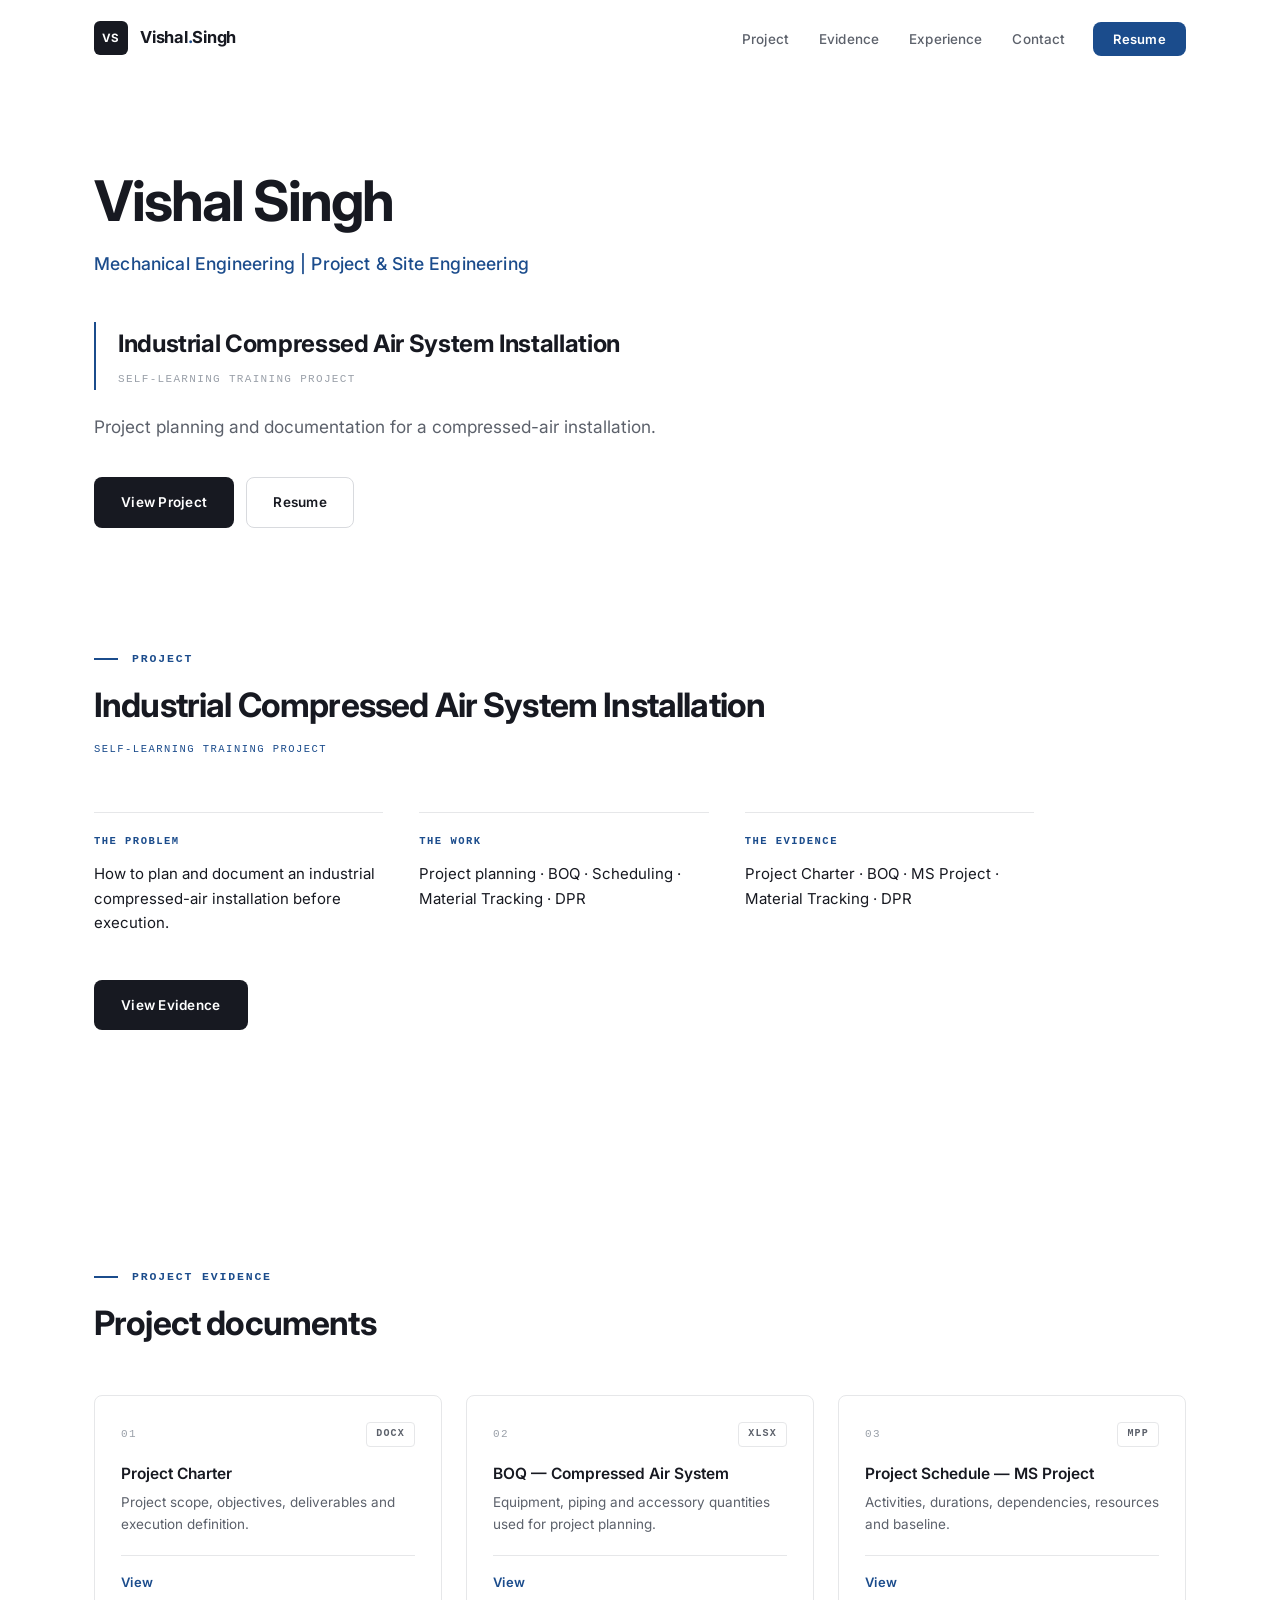
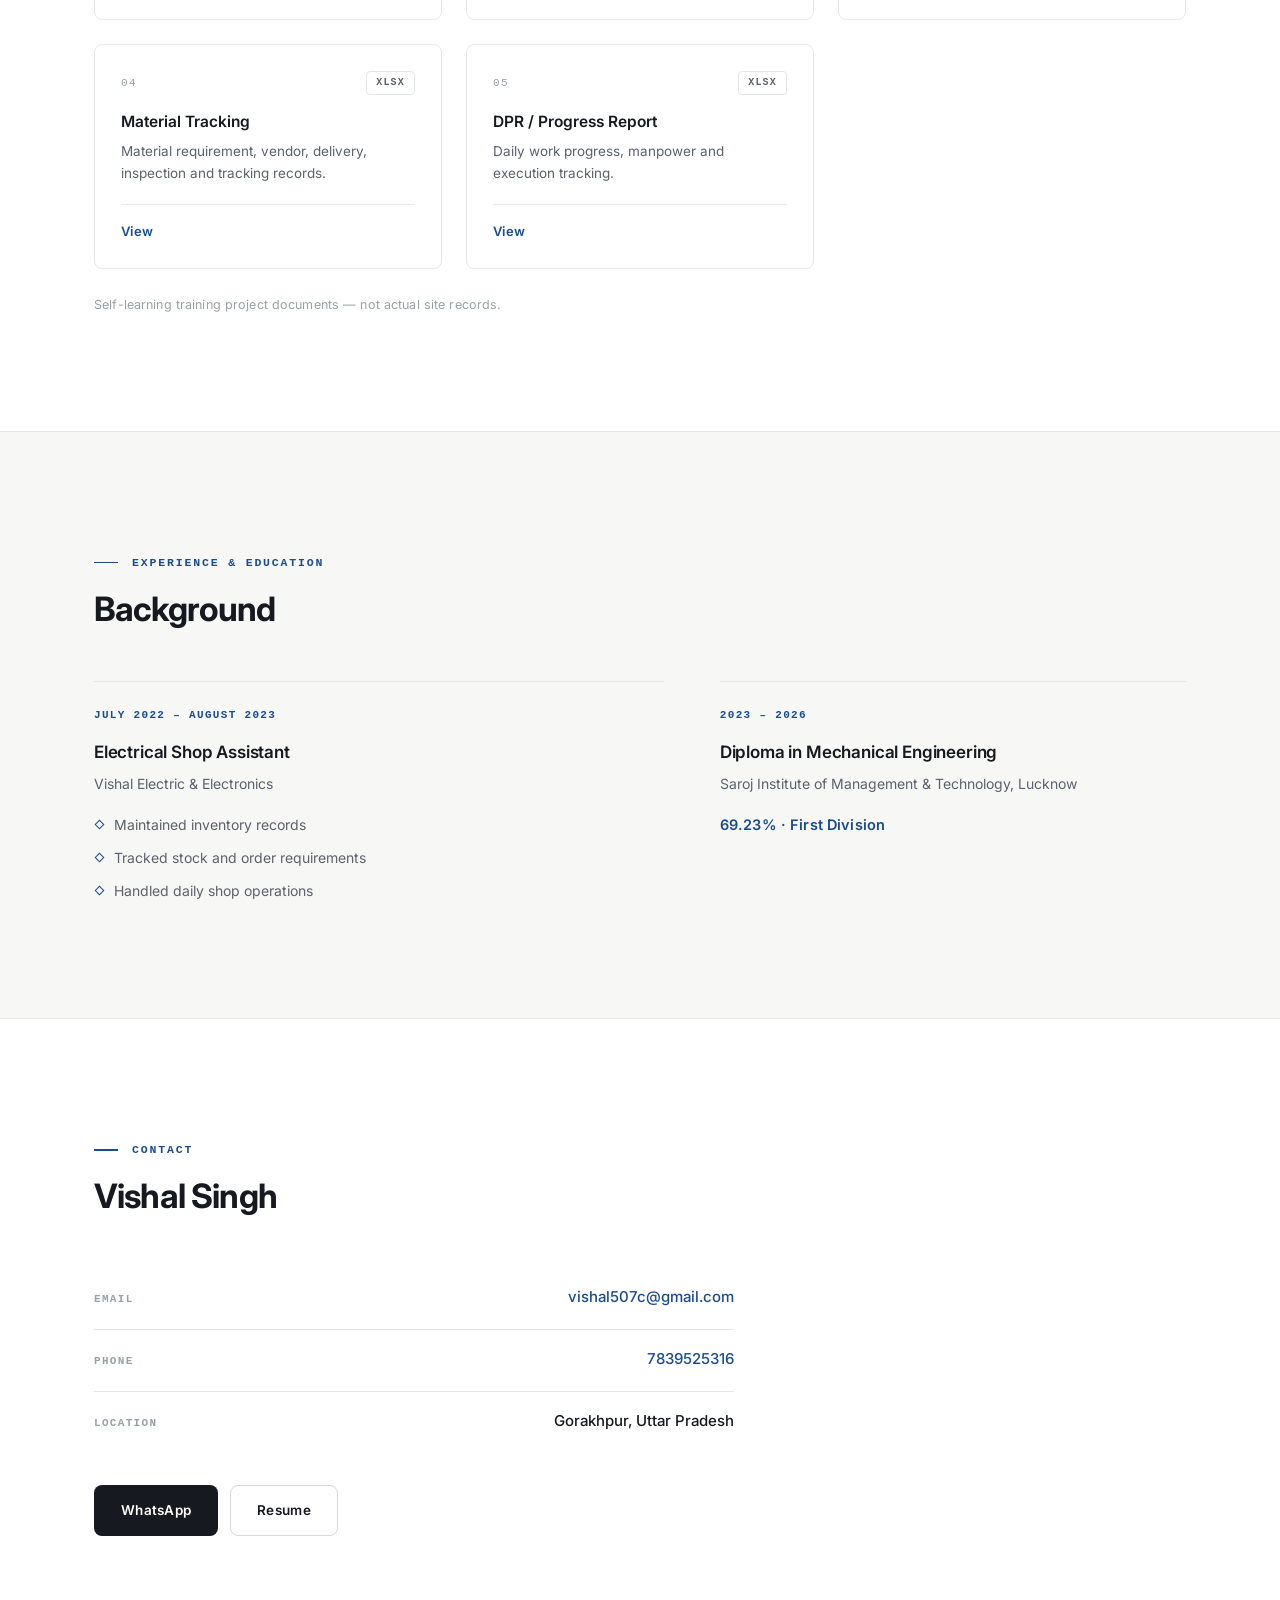
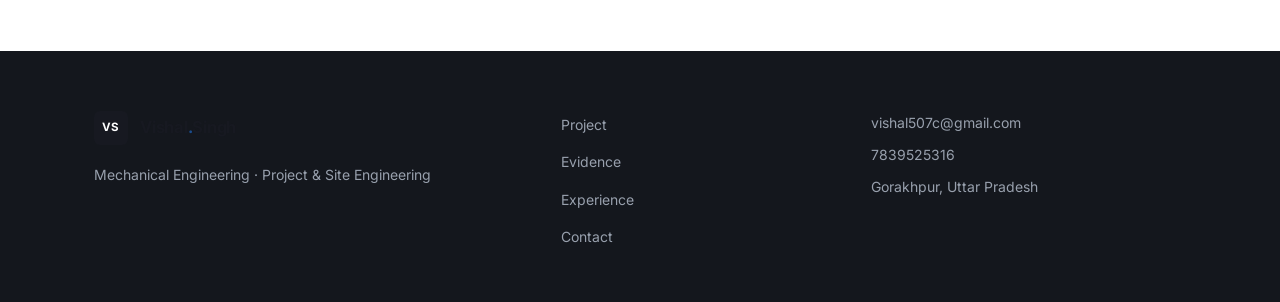
==== commit 98b64b72: "Finalize minimal evidence-first portfolio design" ====
--- a/index.html
+++ b/index.html
@@ -4,13 +4,12 @@
   <meta charset="UTF-8" />
   <meta name="viewport" content="width=device-width, initial-scale=1.0" />
   <title>Vishal Singh | Project &amp; Site Engineer | Mechanical Engineering</title>
-  <meta name="description" content="Vishal Singh — Project &amp; Site Engineer portfolio showcasing project planning, scheduling, WBS, DPR, material management and mechanical engineering project documentation." />
-  <meta name="keywords" content="Project Engineer, Site Engineer, Mechanical Engineering, Project Planning, Scheduling, WBS, DPR, Material Management, Gorakhpur" />
+  <meta name="description" content="Vishal Singh — Mechanical Engineering portfolio for Project &amp; Site Engineering roles: project planning, BOQ, scheduling, material tracking and DPR, backed by a documented self-learning training project." />
   <meta name="author" content="Vishal Singh" />
 
   <!-- Open Graph (social sharing) -->
   <meta property="og:title" content="Vishal Singh | Project &amp; Site Engineer" />
-  <meta property="og:description" content="Vishal Singh — Project &amp; Site Engineer portfolio showcasing project planning, scheduling, WBS, DPR, material management and mechanical engineering project documentation." />
+  <meta property="og:description" content="Mechanical Engineering portfolio — project planning, BOQ, scheduling, material tracking and DPR, backed by a documented self-learning training project." />
   <meta property="og:type" content="website" />
 
   <link rel="preconnect" href="https://fonts.googleapis.com" />
@@ -29,13 +28,11 @@
       </a>
 
       <ul class="nav-menu" id="navMenu">
-        <li><a href="#home" class="nav-link active">Home</a></li>
-        <li><a href="#about" class="nav-link">About</a></li>
-        <li><a href="#skills" class="nav-link">Skills</a></li>
         <li><a href="#project" class="nav-link">Project</a></li>
+        <li><a href="#evidence" class="nav-link">Evidence</a></li>
         <li><a href="#experience" class="nav-link">Experience</a></li>
         <li><a href="#contact" class="nav-link">Contact</a></li>
-        <li><a href="#contact" class="nav-link nav-cta">Let's Connect</a></li>
+        <li><a href="resume.html" class="nav-link nav-cta">Resume</a></li>
       </ul>
 
       <button class="hamburger" id="hamburger" aria-label="Toggle navigation menu" aria-expanded="false">
@@ -49,257 +46,68 @@
   <!-- ============ HERO ============ -->
   <header class="hero" id="home" data-component="hero">
     <div class="container hero-container">
-      <div class="hero-content">
-        <p class="hero-eyebrow">Diploma in Mechanical Engineering · Project &amp; Site Engineering</p>
-        <h1 class="hero-title">Vishal Singh</h1>
-        <p class="hero-role">Project &amp; Site Engineer</p>
-        <p class="hero-role-sub">Mechanical Engineering</p>
-        <p class="hero-subtitle">
-          Focused on project planning, site execution, scheduling, material
-          management and technical documentation.
-        </p>
-        <div class="hero-btns">
-          <a href="#project" class="btn btn-primary">View Project</a>
-          <a href="resume.html" class="btn btn-outline">Download Resume</a>
-        </div>
-        <a href="https://wa.me/917839525316" class="hero-quiet-link" target="_blank" rel="noopener">
-          WhatsApp Me —
-        </a>
-      </div>
-
-      <div class="hero-visual">
-        <div class="plan-card">
-          <div class="plan-card-header">
-            <span class="plan-title">Compressed Air System · Installation</span>
-            <span class="plan-code">PROJECT PLANNING</span>
-          </div>
-          <div class="plan-grid">
-            <div class="plan-band">
-              <span class="plan-band-label">WBS 1 — Planning</span>
-              <span class="plan-track"><span class="plan-bar"></span></span>
-            </div>
-            <div class="plan-band">
-              <span class="plan-band-label">WBS 2 — Procurement</span>
-              <span class="plan-track"><span class="plan-bar"></span></span>
-            </div>
-            <div class="plan-band">
-              <span class="plan-band-label">WBS 3 — Installation</span>
-              <span class="plan-track"><span class="plan-bar"></span></span>
-            </div>
-            <div class="plan-milestones">
-              <span class="plan-milestone"><i></i>M-01</span>
-              <span class="plan-milestone"><i></i>M-02</span>
-              <span class="plan-milestone"><i></i>M-03</span>
-            </div>
-            <div class="plan-spec">
-              <span class="plan-spec-line">WBS · SCHEDULE · MATERIAL</span>
-              <span class="plan-spec-line">TRAINING PROJECT</span>
-            </div>
-          </div>
-          <div class="plan-card-footer">
-            <span>PROJECT PLANNING · COMPRESSED AIR SYSTEM</span>
-            <span>TRAINING PROJECT</span>
-          </div>
-        </div>
-      </div>
-    </div>
-
-    <div class="hero-proof">
-      <span class="proof-label">What I work on</span>
-      <span class="proof-item">Project Planning</span>
-      <span class="proof-item">Scheduling &amp; WBS</span>
-      <span class="proof-item">Material Management</span>
-      <span class="proof-item">Site Documentation</span>
+      <h1 class="hero-title">Vishal Singh</h1>
+      <p class="hero-role">Mechanical Engineering | Project &amp; Site Engineering</p>
+
+      <div class="hero-project">
+        <p class="hero-project-title">Industrial Compressed Air System Installation</p>
+        <p class="hero-project-tag">Self-Learning Training Project</p>
+      </div>
+
+      <p class="hero-desc">
+        Project planning and documentation for a compressed-air installation.
+      </p>
+
+      <div class="hero-btns">
+        <a href="#project" class="btn btn-primary">View Project</a>
+        <a href="resume.html" class="btn btn-outline">Resume</a>
+      </div>
     </div>
   </header>
-
-  <!-- ============ ABOUT ============ -->
-  <section class="section" id="about" data-component="about-section">
-    <div class="container">
-      <div class="section-head">
-        <span class="section-label">About</span>
-        <h2 class="section-title">Building a career in Project &amp; Site Engineering</h2>
-      </div>
-
-      <div class="about-grid">
-        <div class="about-intro">
-          <p>
-            I am a Diploma in Mechanical Engineering candidate focused on
-            becoming a Project &amp; Site Engineer. My training centres on the
-            practical side of site work — planning, scheduling, documentation
-            and material control.
-          </p>
-          <p>
-            Earlier, I spent a year as an Electrical Shop Assistant — operational
-            experience that developed inventory discipline, coordination and
-            practical problem-solving.
-          </p>
-        </div>
-
-        <div class="about-facts">
-          <div class="fact-row">
-            <span class="fact-label">Education</span>
-            <span class="fact-value">Diploma in Mechanical Engineering</span>
-          </div>
-          <div class="fact-row">
-            <span class="fact-label">Focus</span>
-            <span class="fact-value">Project &amp; Site Engineering</span>
-          </div>
-          <div class="fact-row">
-            <span class="fact-label">Core Areas</span>
-            <span class="fact-value">Planning · Scheduling · Documentation · Material Handling</span>
-          </div>
-          <div class="fact-row">
-            <span class="fact-label">Location</span>
-            <span class="fact-value">Gorakhpur, Uttar Pradesh</span>
-          </div>
-          <div class="fact-row">
-            <span class="fact-label">Availability</span>
-            <span class="fact-value">Open to suitable opportunities</span>
-          </div>
-        </div>
-      </div>
-    </div>
-  </section>
-
-  <!-- ============ SKILLS / CAPABILITIES ============ -->
-  <section class="section section-soft" id="skills" data-component="skills-section">
-    <div class="container">
-      <div class="section-head">
-        <span class="section-label">Capabilities</span>
-        <h2 class="section-title">What I bring to site work</h2>
-        <p class="section-desc">A focused, practical skill set — built through training, hands-on work and continued self-learning.</p>
-      </div>
-
-      <div class="capability-grid">
-        <div class="capability-group">
-          <div class="capability-num">01</div>
-          <h3 class="capability-title">Project Planning</h3>
-          <ul class="capability-list">
-            <li>Project Planning</li>
-            <li>Project Scheduling</li>
-            <li>Work Breakdown Structure (WBS)</li>
-            <li>Gantt / Schedule Tracking</li>
-          </ul>
-        </div>
-
-        <div class="capability-group">
-          <div class="capability-num">02</div>
-          <h3 class="capability-title">Site Documentation</h3>
-          <ul class="capability-list">
-            <li>Daily Progress Reporting (DPR)</li>
-            <li>Engineering Documentation</li>
-            <li>Drawing Reading</li>
-            <li>Progress Tracking</li>
-          </ul>
-        </div>
-
-        <div class="capability-group">
-          <div class="capability-num">03</div>
-          <h3 class="capability-title">Material &amp; Operations</h3>
-          <ul class="capability-list">
-            <li>Material Handling</li>
-            <li>Inventory Management</li>
-            <li>Material Tracking</li>
-          </ul>
-        </div>
-      </div>
-
-      <div class="digital-tools">
-        <div class="digital-tools-head">
-          <span class="capability-num">04</span>
-          <h3 class="capability-title">Digital Tools</h3>
-          <span class="digital-tools-note">Supporting tools for planning and documentation work</span>
-        </div>
-        <ul class="digital-tools-list">
-          <li>Microsoft Excel</li>
-          <li>Microsoft Word</li>
-          <li>Microsoft PowerPoint</li>
-          <li>Python</li>
-          <li>Notion</li>
-        </ul>
-      </div>
-    </div>
-  </section>
 
   <!-- ============ FEATURED PROJECT ============ -->
   <section class="section" id="project" data-component="project-section">
     <div class="container">
       <div class="section-head">
-        <span class="section-label">Featured Project</span>
+        <span class="section-label">Project</span>
         <h2 class="section-title">Industrial Compressed Air System Installation</h2>
         <p class="project-tag">Self-Learning Training Project</p>
-        <p class="section-desc">Mechanical Equipment Installation &amp; Utility Piping Execution Planning</p>
-      </div>
-
-      <div class="project-intro">
-        <div class="project-intro-item">
-          <span class="intro-label">What</span>
-          <p class="intro-text">
-            Industrial Compressed Air System Installation — mechanical
-            equipment installation &amp; utility piping execution planning.
+      </div>
+
+      <div class="project-facts">
+        <div class="project-fact">
+          <span class="project-fact-label">The Problem</span>
+          <p class="project-fact-text">
+            How to plan and document an industrial compressed-air
+            installation before execution.
           </p>
         </div>
-        <div class="project-intro-item">
-          <span class="intro-label">Why</span>
-          <p class="intro-text">
-            To practise the complete project planning and site execution
-            workflow — from project charter and schedule to material tracking
-            and daily progress reporting.
+        <div class="project-fact">
+          <span class="project-fact-label">The Work</span>
+          <p class="project-fact-text">
+            Project planning · BOQ · Scheduling · Material Tracking · DPR
           </p>
         </div>
-      </div>
-
-      <h3 class="subsection-title">What I created</h3>
-      <div class="created-row">
-        <a class="created-chip" href="#evidence">Project Charter</a>
-        <a class="created-chip" href="#evidence">BOQ</a>
-        <a class="created-chip" href="#evidence">Project Schedule</a>
-        <a class="created-chip" href="#evidence">Material Tracking</a>
-        <a class="created-chip" href="#evidence">DPR / Progress Report</a>
-      </div>
-
-      <h3 class="subsection-title">Project scope</h3>
-      <div class="scope-grid">
-        <ul class="scope-list">
-          <li>Air Compressor</li>
-          <li>Air Receiver Tank</li>
-          <li>Air Dryer</li>
-          <li>Air Filter</li>
-          <li>Compressed Air Piping</li>
-        </ul>
-        <ul class="scope-list">
-          <li>Isolation Valves</li>
-          <li>Pressure Gauges</li>
-          <li>Pipe Supports</li>
-          <li>Testing</li>
-          <li>Commissioning</li>
-        </ul>
-      </div>
-
-      <h3 class="subsection-title">How the project was executed</h3>
-      <div class="workflow-grid">
-        <div class="workflow-step"><span class="workflow-num">01</span><span class="workflow-name">Project Planning</span></div>
-        <div class="workflow-step"><span class="workflow-num">02</span><span class="workflow-name">BOQ</span></div>
-        <div class="workflow-step"><span class="workflow-num">03</span><span class="workflow-name">Procurement</span></div>
-        <div class="workflow-step"><span class="workflow-num">04</span><span class="workflow-name">Material Receiving</span></div>
-        <div class="workflow-step"><span class="workflow-num">05</span><span class="workflow-name">Site Preparation</span></div>
-        <div class="workflow-step"><span class="workflow-num">06</span><span class="workflow-name">Equipment Installation</span></div>
-        <div class="workflow-step"><span class="workflow-num">07</span><span class="workflow-name">Piping Installation</span></div>
-        <div class="workflow-step"><span class="workflow-num">08</span><span class="workflow-name">Testing</span></div>
-        <div class="workflow-step"><span class="workflow-num">09</span><span class="workflow-name">Commissioning</span></div>
-        <div class="workflow-step"><span class="workflow-num">10</span><span class="workflow-name">Project Completion</span></div>
+        <div class="project-fact">
+          <span class="project-fact-label">The Evidence</span>
+          <p class="project-fact-text">
+            Project Charter · BOQ · MS Project · Material Tracking · DPR
+          </p>
+        </div>
+      </div>
+
+      <div class="project-cta">
+        <a href="#evidence" class="btn btn-primary">View Evidence</a>
       </div>
     </div>
   </section>
 
   <!-- ============ PROJECT EVIDENCE ============ -->
-  <section class="section section-soft" id="evidence" data-component="evidence-section">
+  <section class="section" id="evidence" data-component="evidence-section">
     <div class="container">
       <div class="section-head">
         <span class="section-label">Project Evidence</span>
-        <h2 class="section-title">Documented, traceable, reviewable</h2>
-        <p class="section-desc">Each part of the project was prepared as a real working document. Open or download any deliverable.</p>
+        <h2 class="section-title">Project documents</h2>
       </div>
 
       <div class="docs-grid">
@@ -312,7 +120,6 @@
           <p class="doc-desc">Project scope, objectives, deliverables and execution definition.</p>
           <div class="doc-actions">
             <a class="doc-link" href="assets/documents/project-charter.docx" target="_blank" rel="noopener">View</a>
-            <a class="doc-link" href="assets/documents/project-charter.docx" download>Download</a>
           </div>
         </article>
 
@@ -325,7 +132,6 @@
           <p class="doc-desc">Equipment, piping and accessory quantities used for project planning.</p>
           <div class="doc-actions">
             <a class="doc-link" href="assets/documents/boq-compressed-air-system.xlsx" target="_blank" rel="noopener">View</a>
-            <a class="doc-link" href="assets/documents/boq-compressed-air-system.xlsx" download>Download</a>
           </div>
         </article>
 
@@ -334,11 +140,10 @@
             <span class="doc-num">03</span>
             <span class="doc-type">MPP</span>
           </div>
-          <h3 class="doc-title">Project Schedule — Gantt / MS Project</h3>
+          <h3 class="doc-title">Project Schedule — MS Project</h3>
           <p class="doc-desc">Activities, durations, dependencies, resources and baseline.</p>
           <div class="doc-actions">
             <a class="doc-link" href="assets/documents/project-schedule.mpp" target="_blank" rel="noopener">View</a>
-            <a class="doc-link" href="assets/documents/project-schedule.mpp" download>Download</a>
           </div>
         </article>
 
@@ -351,7 +156,6 @@
           <p class="doc-desc">Material requirement, vendor, delivery, inspection and tracking records.</p>
           <div class="doc-actions">
             <a class="doc-link" href="assets/documents/material-tracking.xlsx" target="_blank" rel="noopener">View</a>
-            <a class="doc-link" href="assets/documents/material-tracking.xlsx" download>Download</a>
           </div>
         </article>
 
@@ -364,21 +168,20 @@
           <p class="doc-desc">Daily work progress, manpower and execution tracking.</p>
           <div class="doc-actions">
             <a class="doc-link" href="assets/documents/dpr-progress-report.xlsx" target="_blank" rel="noopener">View</a>
-            <a class="doc-link" href="assets/documents/dpr-progress-report.xlsx" download>Download</a>
-          </div>
-        </article>
-      </div>
-
-      <p class="docs-note">Self-learning training project documents — prepared to demonstrate practical planning and documentation skills, not actual site records.</p>
+          </div>
+        </article>
+      </div>
+
+      <p class="docs-note">Self-learning training project documents — not actual site records.</p>
     </div>
   </section>
 
   <!-- ============ EXPERIENCE & EDUCATION ============ -->
-  <section class="section" id="experience" data-component="experience-section">
-    <div class="container">
-      <div class="section-head">
-        <span class="section-label">Background</span>
-        <h2 class="section-title">Experience &amp; education</h2>
+  <section class="section section-soft" id="experience" data-component="experience-section">
+    <div class="container">
+      <div class="section-head">
+        <span class="section-label">Experience &amp; Education</span>
+        <h2 class="section-title">Background</h2>
       </div>
 
       <div class="background-grid">
@@ -387,16 +190,10 @@
           <h3 class="block-title">Electrical Shop Assistant</h3>
           <p class="block-org">Vishal Electric &amp; Electronics</p>
           <ul class="block-list">
-            <li>Maintained daily inventory records</li>
-            <li>Prepared required-item lists for stock ordering</li>
-            <li>Organised shop and tool arrangement</li>
-            <li>Performed basic electrical fault finding</li>
-            <li>Assisted customers in product selection</li>
+            <li>Maintained inventory records</li>
+            <li>Tracked stock and order requirements</li>
+            <li>Handled daily shop operations</li>
           </ul>
-          <p class="block-note">
-            Operational experience that built coordination, inventory discipline,
-            responsibility and practical problem-solving.
-          </p>
         </div>
 
         <div class="edu-block">
@@ -404,36 +201,6 @@
           <h3 class="block-title">Diploma in Mechanical Engineering</h3>
           <p class="block-org">Saroj Institute of Management &amp; Technology, Lucknow</p>
           <p class="block-result">69.23% · First Division</p>
-          <p class="block-period">Intermediate — UP Board · Passed</p>
-          <p class="block-lang">Languages: Hindi · English</p>
-        </div>
-      </div>
-    </div>
-  </section>
-
-  <!-- ============ APPROACH ============ -->
-  <section class="section section-soft" id="approach" data-component="approach-section">
-    <div class="container">
-      <div class="section-head">
-        <span class="section-label">Working Style</span>
-        <h2 class="section-title">How I approach site work</h2>
-      </div>
-
-      <div class="approach-grid">
-        <div class="approach-point">
-          <span class="approach-num">01</span>
-          <h3>Plan before execution</h3>
-          <p>Break the work into clear activities, sequence them, and set a realistic schedule and baseline before mobilising.</p>
-        </div>
-        <div class="approach-point">
-          <span class="approach-num">02</span>
-          <h3>Track materials, progress and documentation</h3>
-          <p>Record what is ordered, what arrives, what is consumed, and how work is progressing — in formats anyone can read.</p>
-        </div>
-        <div class="approach-point">
-          <span class="approach-num">03</span>
-          <h3>Keep work organised and traceable</h3>
-          <p>Documentation should answer "what happened, when, and why" — so every decision and deliverable stays traceable.</p>
         </div>
       </div>
     </div>
@@ -444,16 +211,10 @@
     <div class="container">
       <div class="section-head">
         <span class="section-label">Contact</span>
-        <h2 class="section-title">Let's work on something practical.</h2>
+        <h2 class="section-title">Vishal Singh</h2>
       </div>
 
       <div class="contact-grid">
-        <div class="contact-identity">
-          <h3 class="contact-name">Vishal Singh</h3>
-          <p class="contact-role">Project &amp; Site Engineer | Mechanical Engineering</p>
-          <p class="contact-location">Gorakhpur, Uttar Pradesh</p>
-        </div>
-
         <ul class="contact-list">
           <li class="contact-row">
             <span class="contact-label">Email</span>
@@ -464,19 +225,14 @@
             <a href="tel:+917839525316">7839525316</a>
           </li>
           <li class="contact-row">
-            <span class="contact-label">WhatsApp</span>
-            <a href="https://wa.me/917839525316" target="_blank" rel="noopener">7839525316</a>
-          </li>
-          <li class="contact-row">
-            <span class="contact-label">LinkedIn</span>
-            <a href="https://www.linkedin.com/in/vishal-singh-64452b243" target="_blank" rel="noopener">linkedin.com/in/vishal-singh-64452b243</a>
+            <span class="contact-label">Location</span>
+            <span class="contact-value">Gorakhpur, Uttar Pradesh</span>
           </li>
         </ul>
 
         <div class="contact-actions">
-          <a class="btn btn-primary" href="mailto:vishal507c@gmail.com">Email Me</a>
-          <a class="btn btn-outline" href="https://wa.me/917839525316" target="_blank" rel="noopener">WhatsApp</a>
-          <a class="btn btn-outline" href="https://www.linkedin.com/in/vishal-singh-64452b243" target="_blank" rel="noopener">LinkedIn</a>
+          <a class="btn btn-primary" href="https://wa.me/917839525316" target="_blank" rel="noopener">WhatsApp</a>
+          <a class="btn btn-outline" href="resume.html">Resume</a>
         </div>
       </div>
     </div>
@@ -490,30 +246,22 @@
           <span class="logo-mark">VS</span>
           <span class="logo-text">Vishal<span class="logo-dot">.</span>Singh</span>
         </a>
-        <p>Project &amp; Site Engineer — planning, scheduling, material management and site documentation.</p>
+        <p>Mechanical Engineering · Project &amp; Site Engineering</p>
       </div>
       <div class="footer-links">
-        <h4>Navigate</h4>
         <ul>
-          <li><a href="#about">About</a></li>
-          <li><a href="#skills">Skills</a></li>
           <li><a href="#project">Project</a></li>
+          <li><a href="#evidence">Evidence</a></li>
           <li><a href="#experience">Experience</a></li>
           <li><a href="#contact">Contact</a></li>
         </ul>
       </div>
       <div class="footer-contact">
-        <h4>Contact</h4>
         <p><a href="mailto:vishal507c@gmail.com">vishal507c@gmail.com</a></p>
         <p><a href="tel:+917839525316">7839525316</a></p>
         <p>Gorakhpur, Uttar Pradesh</p>
       </div>
     </div>
-    <div class="footer-bottom">
-      <div class="container">
-        <p>© <span id="year"></span> Vishal Singh. All rights reserved.</p>
-      </div>
-    </div>
   </footer>
 
   <script type="module" src="js/main.js"></script>
--- a/style.css
+++ b/style.css
@@ -1,23 +1,23 @@
 /* ============================================
    Vishal Singh — Project & Site Engineer Portfolio
-   Premium corporate engineering theme
+   Premium, minimal corporate engineering theme
    ============================================ */
 
 /* ---------- Design Tokens ---------- */
 :root {
-  --ink: #17202e;              /* primary text */
-  --muted: #5b6a7c;            /* secondary text */
-  --faint: #8b96a6;            /* tertiary text */
+  --ink: #171921;              /* primary text — deep near-black */
+  --muted: #5c616b;            /* secondary text */
+  --faint: #9aa0a9;            /* tertiary text */
   --bg: #ffffff;
-  --bg-soft: #f6f8fa;          /* alternate section surface */
-  --line: #e5e9ef;             /* hairline borders */
-  --accent: #1e5aa8;           /* deep corporate blue */
-  --accent-dark: #16467f;
-  --accent-soft: #eef3fa;
-  --radius: 12px;
-  --shadow-sm: 0 1px 2px rgba(23, 32, 46, 0.05);
-  --shadow-md: 0 14px 34px rgba(23, 32, 46, 0.09);
-  --nav-h: 72px;
+  --bg-soft: #f7f7f5;          /* alternate surface — warm paper */
+  --line: #e6e7e9;             /* hairline borders */
+  --accent: #1b4c8c;           /* restrained steel-blue brand accent */
+  --accent-dark: #143a6d;
+  --accent-soft: #eef2f8;
+  --radius: 8px;
+  --shadow-sm: 0 1px 2px rgba(23, 25, 33, 0.04);
+  --nav-h: 76px;
+  --maxw: 1140px;
   --font: 'Inter', -apple-system, BlinkMacSystemFont, 'Segoe UI', Roboto, sans-serif;
   --mono: ui-monospace, 'Cascadia Mono', 'Segoe UI Mono', Menlo, Consolas, monospace;
 }
@@ -34,6 +34,8 @@
   line-height: 1.65;
   font-size: 16px;
   -webkit-font-smoothing: antialiased;
+  -moz-osx-font-smoothing: grayscale;
+  text-rendering: optimizeLegibility;
 }
 
 img { max-width: 100%; display: block; }
@@ -43,8 +45,10 @@
 
 ::selection { background: var(--accent-soft); color: var(--accent-dark); }
 
+:focus-visible { outline: 2px solid var(--accent); outline-offset: 2px; }
+
 .container {
-  max-width: 1140px;
+  max-width: var(--maxw);
   margin: 0 auto;
   padding: 0 24px;
 }
@@ -52,36 +56,35 @@
 /* ---------- Buttons ---------- */
 .btn {
   display: inline-block;
-  padding: 13px 28px;
-  border-radius: 8px;
-  font-weight: 600;
-  font-size: 15px;
-  border: 1.5px solid transparent;
+  padding: 13px 26px;
+  border-radius: var(--radius);
+  font-weight: 600;
+  font-size: 13.5px;
+  letter-spacing: 0.02em;
+  border: 1px solid transparent;
   cursor: pointer;
-  transition: transform 0.25s ease, box-shadow 0.25s ease,
-              background 0.25s ease, color 0.25s ease, border-color 0.25s ease;
+  transition: background 0.25s ease, color 0.25s ease,
+              border-color 0.25s ease, transform 0.25s ease;
 }
 .btn:active { transform: translateY(0); }
 
 .btn-primary {
-  background: var(--accent);
+  background: var(--ink);
   color: #fff;
 }
 .btn-primary:hover {
-  background: var(--accent-dark);
-  transform: translateY(-2px);
-  box-shadow: 0 8px 20px rgba(30, 90, 168, 0.24);
+  background: #262a33;
+  transform: translateY(-1px);
 }
 
 .btn-outline {
   background: transparent;
   color: var(--ink);
-  border-color: var(--line);
+  border-color: #d8dade;
 }
 .btn-outline:hover {
-  border-color: var(--accent);
-  color: var(--accent);
-  transform: translateY(-2px);
+  border-color: var(--ink);
+  transform: translateY(-1px);
 }
 
 /* ============================================
@@ -93,16 +96,15 @@
   left: 0;
   width: 100%;
   height: var(--nav-h);
-  background: rgba(255, 255, 255, 0.92);
-  backdrop-filter: blur(10px);
-  -webkit-backdrop-filter: blur(10px);
+  background: rgba(255, 255, 255, 0.9);
+  backdrop-filter: blur(12px);
+  -webkit-backdrop-filter: blur(12px);
   z-index: 1000;
   border-bottom: 1px solid transparent;
-  transition: border-color 0.3s ease, box-shadow 0.3s ease;
+  transition: border-color 0.3s ease;
 }
 .navbar.scrolled {
   border-bottom-color: var(--line);
-  box-shadow: var(--shadow-sm);
 }
 
 .nav-container {
@@ -115,35 +117,37 @@
 .nav-logo {
   display: flex;
   align-items: center;
-  gap: 10px;
+  gap: 12px;
   font-weight: 700;
-  font-size: 18px;
-  letter-spacing: -0.02em;
+  font-size: 16.5px;
+  letter-spacing: -0.015em;
 }
 .logo-mark {
-  width: 36px;
-  height: 36px;
+  width: 34px;
+  height: 34px;
   display: grid;
   place-items: center;
   background: var(--ink);
   color: #fff;
-  border-radius: 8px;
-  font-size: 13px;
-  font-weight: 800;
-  letter-spacing: 0.02em;
-}
+  border-radius: 6px;
+  font-size: 11.5px;
+  font-weight: 700;
+  letter-spacing: 0.06em;
+}
+.logo-text { color: var(--ink); }
 .logo-dot { color: var(--accent); }
 
 .nav-menu {
   display: flex;
   align-items: center;
-  gap: 4px;
+  gap: 2px;
 }
 .nav-link {
   position: relative;
-  padding: 8px 13px;
+  padding: 9px 14px;
   font-weight: 500;
-  font-size: 14.5px;
+  font-size: 13.5px;
+  letter-spacing: 0.01em;
   color: var(--muted);
   border-radius: 6px;
   transition: color 0.2s ease;
@@ -151,10 +155,10 @@
 .nav-link::after {
   content: '';
   position: absolute;
-  left: 13px;
-  right: 13px;
-  bottom: 1px;
-  height: 2px;
+  left: 14px;
+  right: 14px;
+  bottom: 2px;
+  height: 1.5px;
   background: var(--accent);
   transform: scaleX(0);
   transform-origin: left;
@@ -168,9 +172,13 @@
 .nav-cta {
   background: var(--accent);
   color: #fff;
-  margin-left: 10px;
+  margin-left: 12px;
   padding: 9px 20px;
-  border-radius: 7px;
+  border-radius: var(--radius);
+  font-size: 13px;
+  font-weight: 600;
+  letter-spacing: 0.02em;
+  transition: background 0.25s ease;
 }
 .nav-cta::after { display: none; }
 .nav-cta:hover,
@@ -187,7 +195,7 @@
   padding: 6px;
 }
 .bar {
-  width: 24px;
+  width: 22px;
   height: 2px;
   background: var(--ink);
   border-radius: 2px;
@@ -201,244 +209,70 @@
    HERO
    ============================================ */
 .hero {
-  position: relative;
-  padding: calc(var(--nav-h) + 76px) 0 48px;
-  overflow: hidden;
-}
-.hero::before {
-  content: '';
-  position: absolute;
-  inset: 0;
-  z-index: -1;
-  background:
-    linear-gradient(180deg, #f8fafc 0%, #ffffff 42%),
-    repeating-linear-gradient(0deg, transparent, transparent 39px, rgba(23, 32, 46, 0.025) 40px),
-    repeating-linear-gradient(90deg, transparent, transparent 39px, rgba(23, 32, 46, 0.025) 40px);
-  background-size: auto, 40px 40px, 40px 40px;
-  background-blend-mode: normal;
-  -webkit-mask-image: linear-gradient(180deg, #000 0%, #000 55%, transparent 100%);
-  mask-image: linear-gradient(180deg, #000 0%, #000 55%, transparent 100%);
-}
-
+  padding: calc(var(--nav-h) + 96px) 0 0;
+}
+
+/* Shares the same content width and alignment as every section */
 .hero-container {
-  display: grid;
-  grid-template-columns: 1.05fr 0.95fr;
-  gap: 64px;
-  align-items: center;
-}
-
-.hero-eyebrow {
-  display: inline-block;
-  font-family: var(--mono);
-  font-size: 12px;
-  font-weight: 600;
-  letter-spacing: 0.1em;
-  text-transform: uppercase;
+  max-width: var(--maxw);
+}
+.hero-container > * { max-width: 760px; }
+
+.hero-title {
+  font-size: clamp(2.4rem, 4.8vw, 3.5rem);
+  font-weight: 700;
+  line-height: 1.06;
+  letter-spacing: -0.035em;
+  margin-bottom: 18px;
+}
+
+.hero-role {
+  font-size: clamp(0.98rem, 1.6vw, 1.1rem);
+  font-weight: 500;
+  letter-spacing: 0.01em;
   color: var(--accent);
-  margin-bottom: 20px;
-}
-
-.hero-title {
-  font-size: clamp(2.6rem, 5.6vw, 3.8rem);
-  font-weight: 800;
-  line-height: 1.08;
-  letter-spacing: -0.03em;
-  margin-bottom: 14px;
-}
-
-.hero-role {
-  font-size: clamp(1.05rem, 2vw, 1.3rem);
-  font-weight: 600;
-  color: var(--ink);
-  margin-bottom: 2px;
-}
-
-.hero-role-sub {
-  font-size: 15.5px;
+  margin-bottom: 44px;
+}
+
+.hero-project {
+  border-left: 2px solid var(--accent);
+  padding: 2px 0 2px 22px;
+  margin-bottom: 22px;
+}
+.hero-project-title {
+  font-size: clamp(1.2rem, 2.1vw, 1.5rem);
+  font-weight: 700;
+  letter-spacing: -0.015em;
+  color: var(--ink);
+}
+.hero-project-tag {
+  font-family: var(--mono);
+  font-size: 11px;
   font-weight: 500;
-  color: var(--muted);
-  margin-bottom: 18px;
-}
-
-.hero-subtitle {
-  font-size: 16.5px;
-  color: var(--muted);
-  max-width: 520px;
-  margin-bottom: 32px;
-}
-
-.hero-btns {
-  display: flex;
-  gap: 14px;
-  flex-wrap: wrap;
-  margin-bottom: 22px;
-}
-
-.hero-quiet-link {
-  display: inline-block;
-  font-size: 14px;
-  font-weight: 600;
-  color: var(--muted);
-  border-bottom: 1px solid var(--line);
-  padding-bottom: 2px;
-  transition: color 0.2s ease, border-color 0.2s ease;
-}
-.hero-quiet-link:hover {
-  color: var(--accent);
-  border-color: var(--accent);
-}
-
-/* --- Planning card visual --- */
-.hero-visual {
-  max-width: 520px;
-  margin-left: auto;
-  width: 100%;
-}
-
-.plan-card {
-  background: #fff;
-  border: 1px solid var(--line);
-  border-radius: 14px;
-  box-shadow: var(--shadow-md);
-  overflow: hidden;
-}
-
-.plan-card-header {
-  display: flex;
-  justify-content: space-between;
-  align-items: center;
-  gap: 16px;
-  padding: 16px 22px;
-  border-bottom: 1px solid var(--line);
-}
-.plan-title {
-  font-size: 13.5px;
-  font-weight: 600;
-  color: var(--ink);
-}
-.plan-code {
-  font-family: var(--mono);
-  font-size: 11px;
-  color: var(--faint);
-  letter-spacing: 0.04em;
-  white-space: nowrap;
-}
-
-.plan-grid {
-  padding: 24px 22px 18px;
-  display: flex;
-  flex-direction: column;
-  gap: 18px;
-}
-
-.plan-band {
-  display: flex;
-  align-items: center;
-  gap: 16px;
-}
-.plan-band-label {
-  font-family: var(--mono);
-  font-size: 11px;
-  color: var(--muted);
-  width: 132px;
-  flex-shrink: 0;
-  letter-spacing: 0.02em;
-}
-.plan-track {
-  flex: 1;
-  height: 7px;
-  background: var(--bg-soft);
-  border: 1px solid var(--line);
-  border-radius: 4px;
-  overflow: hidden;
-}
-.plan-bar {
-  display: block;
-  height: 100%;
-  width: 100%;
-  background: var(--accent-soft);
-  border-radius: 3px;
-}
-
-.plan-milestones {
-  display: flex;
-  gap: 42px;
-  padding: 4px 0;
-}
-.plan-milestone {
-  display: inline-flex;
-  align-items: center;
-  gap: 7px;
-  font-family: var(--mono);
-  font-size: 10.5px;
-  color: var(--faint);
-  letter-spacing: 0.05em;
-}
-.plan-milestone i {
-  width: 8px;
-  height: 8px;
-  background: #fff;
-  border: 1.5px solid var(--accent);
-  transform: rotate(45deg);
-}
-
-.plan-spec {
-  border-top: 1px dashed var(--line);
-  padding-top: 16px;
-  display: flex;
-  flex-direction: column;
-  gap: 6px;
-}
-.plan-spec-line {
-  font-family: var(--mono);
-  font-size: 11px;
-  color: var(--faint);
-  letter-spacing: 0.02em;
-}
-.plan-spec-line b { color: var(--accent); font-weight: 600; }
-
-.plan-card-footer {
-  display: flex;
-  justify-content: space-between;
-  padding: 12px 22px;
-  border-top: 1px solid var(--line);
-  background: var(--bg-soft);
-  font-family: var(--mono);
-  font-size: 10px;
-  letter-spacing: 0.09em;
-  color: var(--faint);
-}
-
-/* --- Quick proof strip --- */
-.hero-proof {
-  max-width: 1140px;
-  margin: 64px auto 0;
-  padding: 0 24px;
-  display: flex;
-  flex-wrap: wrap;
-  align-items: center;
-  gap: 12px 34px;
-  border-top: 1px solid var(--line);
-  padding-top: 26px;
-}
-.proof-label {
-  font-family: var(--mono);
-  font-size: 11.5px;
-  font-weight: 600;
   letter-spacing: 0.12em;
   text-transform: uppercase;
-  color: var(--accent);
-}
-.proof-item {
-  font-size: 14.5px;
-  font-weight: 500;
+  color: var(--faint);
+  margin-top: 6px;
+}
+
+.hero-desc {
+  font-size: clamp(1rem, 1.5vw, 1.08rem);
+  line-height: 1.7;
+  font-weight: 400;
   color: var(--muted);
+  margin-bottom: 36px;
+}
+
+.hero-btns {
+  display: flex;
+  gap: 12px;
+  flex-wrap: wrap;
 }
 
 /* ============================================
    SECTIONS (shared)
    ============================================ */
-.section { padding: clamp(80px, 9vw, 124px) 0; }
+.section { padding: clamp(88px, 9vw, 124px) 0; }
 .section-soft {
   background: var(--bg-soft);
   border-top: 1px solid var(--line);
@@ -446,344 +280,79 @@
 }
 
 .section-head {
-  max-width: 720px;
+  max-width: 760px;
   margin-bottom: 52px;
 }
 .section-label {
   display: inline-block;
   font-family: var(--mono);
-  font-size: 12px;
-  font-weight: 600;
+  font-size: 11.5px;
+  font-weight: 600;
+  letter-spacing: 0.16em;
+  text-transform: uppercase;
+  color: var(--accent);
+  margin-bottom: 16px;
+}
+.section-label::before {
+  content: '';
+  display: inline-block;
+  width: 24px;
+  height: 1.5px;
+  background: var(--accent);
+  margin-right: 14px;
+  vertical-align: middle;
+}
+.section-title {
+  font-size: clamp(1.6rem, 2.8vw, 2.1rem);
+  font-weight: 700;
+  letter-spacing: -0.025em;
+  line-height: 1.2;
+  color: var(--ink);
+}
+
+/* ============================================
+   PROJECT
+   ============================================ */
+.project-tag {
+  display: inline-block;
+  margin-top: 16px;
+  font-family: var(--mono);
+  font-size: 10.5px;
+  font-weight: 500;
   letter-spacing: 0.14em;
   text-transform: uppercase;
   color: var(--accent);
-  margin-bottom: 14px;
-}
-.section-label::before {
-  content: '';
-  display: inline-block;
-  width: 26px;
-  height: 2px;
-  background: var(--accent);
-  margin-right: 12px;
-  vertical-align: middle;
-}
-.section-title {
-  font-size: clamp(1.75rem, 3.2vw, 2.35rem);
-  font-weight: 700;
-  letter-spacing: -0.02em;
-  line-height: 1.2;
-  color: var(--ink);
-}
-.section-desc {
-  margin-top: 14px;
-  color: var(--muted);
-  font-size: 16.5px;
-  max-width: 640px;
-}
-
-/* ============================================
-   ABOUT
-   ============================================ */
-.about-grid {
-  display: grid;
-  grid-template-columns: 1.05fr 0.95fr;
-  gap: 56px;
-  align-items: start;
-}
-.about-intro p {
-  color: var(--muted);
-  font-size: 16.5px;
-  margin-bottom: 18px;
-}
-.about-intro p:last-child { margin-bottom: 0; }
-
-.about-facts {
-  background: #fff;
-  border: 1px solid var(--line);
-  border-radius: var(--radius);
-  box-shadow: var(--shadow-sm);
-  overflow: hidden;
-}
-.fact-row {
-  display: flex;
-  justify-content: space-between;
-  align-items: baseline;
-  gap: 20px;
-  padding: 16px 22px;
-  border-bottom: 1px solid var(--line);
-  transition: background 0.2s ease;
-}
-.fact-row:last-child { border-bottom: none; }
-.fact-row:hover { background: var(--accent-soft); }
-.fact-label {
-  font-family: var(--mono);
-  font-size: 11px;
-  font-weight: 600;
-  text-transform: uppercase;
-  letter-spacing: 0.1em;
-  color: var(--accent);
-  white-space: nowrap;
-}
-.fact-value {
-  text-align: right;
-  font-size: 14.5px;
-  font-weight: 500;
-  color: var(--ink);
-}
-
-/* ============================================
-   SKILLS / CAPABILITIES
-   ============================================ */
-.capability-grid {
+}
+
+.project-facts {
   display: grid;
   grid-template-columns: repeat(3, 1fr);
-  gap: 20px;
-}
-.capability-group {
-  background: #fff;
-  border: 1px solid var(--line);
-  border-radius: var(--radius);
-  padding: 28px 24px;
-  box-shadow: var(--shadow-sm);
-  transition: transform 0.3s ease, box-shadow 0.3s ease, border-color 0.3s ease;
-}
-.capability-group:hover {
-  transform: translateY(-3px);
-  box-shadow: var(--shadow-md);
-  border-color: var(--accent);
-}
-.capability-group:hover .capability-num { color: var(--accent-dark); }
-.capability-num {
-  font-family: var(--mono);
-  font-size: 12px;
-  font-weight: 600;
-  color: var(--accent);
-  letter-spacing: 0.08em;
-  margin-bottom: 12px;
-}
-.capability-title {
-  font-size: 16.5px;
-  font-weight: 600;
-  color: var(--ink);
-  margin-bottom: 16px;
-}
-.capability-list { display: flex; flex-direction: column; gap: 9px; }
-.capability-list li {
-  font-size: 14px;
-  color: var(--muted);
-  padding-left: 18px;
-  position: relative;
-}
-.capability-list li::before {
-  content: '';
-  position: absolute;
-  left: 2px;
-  top: 9px;
-  width: 6px;
-  height: 6px;
-  background: var(--accent-soft);
-  border: 1px solid var(--accent);
-  transform: rotate(45deg);
-}
-
-/* Digital tools — supporting, secondary strip */
-.digital-tools {
-  margin-top: 20px;
-  background: var(--bg-soft);
-  border: 1px solid var(--line);
-  border-radius: var(--radius);
-  padding: 24px 28px;
-  display: flex;
-  flex-wrap: wrap;
-  align-items: center;
-  gap: 12px 28px;
-}
-.digital-tools-head {
-  display: flex;
-  align-items: baseline;
-  gap: 12px;
-  margin-right: 8px;
-}
-.digital-tools-head .capability-num { margin-bottom: 0; }
-.digital-tools-head .capability-title { margin-bottom: 0; }
-.digital-tools-note {
-  font-size: 13px;
-  color: var(--faint);
-  white-space: nowrap;
-}
-.digital-tools-list {
-  display: flex;
-  flex-wrap: wrap;
-  gap: 10px;
-}
-.digital-tools-list li {
-  font-size: 13px;
-  font-weight: 500;
-  color: var(--muted);
-  background: #fff;
-  border: 1px solid var(--line);
-  border-radius: 100px;
-  padding: 5px 14px;
-}
-
-/* ============================================
-   FEATURED PROJECT
-   ============================================ */
-.project-tag {
-  display: inline-block;
-  margin-top: 14px;
-  font-family: var(--mono);
-  font-size: 11px;
-  font-weight: 600;
-  letter-spacing: 0.1em;
-  text-transform: uppercase;
-  color: var(--accent);
-  background: var(--accent-soft);
-  border: 1px solid rgba(30, 90, 168, 0.25);
-  padding: 6px 14px;
-  border-radius: 100px;
-}
-
-.project-intro {
-  max-width: 860px;
-  display: grid;
-  grid-template-columns: 1fr 1fr;
-  gap: 20px;
-  margin-bottom: 48px;
-}
-.project-intro-item {
-  background: #fff;
-  border: 1px solid var(--line);
-  border-left: 3px solid var(--accent);
-  border-radius: var(--radius);
-  padding: 22px 26px;
-  box-shadow: var(--shadow-sm);
-}
-.intro-label {
+  gap: 36px;
+  max-width: 940px;
+}
+.project-fact {
+  border-top: 1px solid var(--line);
+  padding-top: 20px;
+}
+.project-fact-label {
   display: block;
   font-family: var(--mono);
-  font-size: 11px;
+  font-size: 10.5px;
   font-weight: 600;
   letter-spacing: 0.14em;
   text-transform: uppercase;
   color: var(--accent);
-  margin-bottom: 8px;
-}
-.intro-text {
-  color: var(--muted);
+  margin-bottom: 12px;
+}
+.project-fact-text {
   font-size: 15px;
   line-height: 1.65;
-}
-
-/* What I created — quick path to the evidence */
-.created-row {
-  display: flex;
-  flex-wrap: wrap;
-  gap: 10px;
-  margin-bottom: 56px;
-}
-.created-chip {
-  font-size: 13.5px;
-  font-weight: 500;
-  color: var(--ink);
-  background: var(--bg-soft);
-  border: 1px solid var(--line);
-  border-radius: 100px;
-  padding: 8px 18px;
-  transition: color 0.2s ease, border-color 0.2s ease, transform 0.2s ease;
-}
-.created-chip:hover {
-  color: var(--accent);
-  border-color: var(--accent);
-  transform: translateY(-2px);
-}
-
-.subsection-title {
-  font-size: 14px;
-  font-weight: 600;
-  letter-spacing: 0.05em;
-  text-transform: uppercase;
-  color: var(--muted);
-  margin-bottom: 20px;
-}
-.subsection-title::before {
-  content: '';
-  display: inline-block;
-  width: 20px;
-  height: 2px;
-  background: var(--accent);
-  margin-right: 12px;
-  vertical-align: middle;
-}
-
-.scope-grid {
-  display: grid;
-  grid-template-columns: 1fr 1fr;
-  gap: 20px;
-  max-width: 760px;
-  margin-bottom: 56px;
-}
-.scope-list {
-  background: var(--bg-soft);
-  border: 1px solid var(--line);
-  border-radius: var(--radius);
-  padding: 20px 24px;
-  display: flex;
-  flex-direction: column;
-  gap: 10px;
-}
-.scope-list li {
-  font-size: 14.5px;
-  color: var(--ink);
-  padding-left: 20px;
-  position: relative;
-}
-.scope-list li::before {
-  content: '';
-  position: absolute;
-  left: 1px;
-  top: 9px;
-  width: 6px;
-  height: 6px;
-  background: var(--accent-soft);
-  border: 1px solid var(--accent);
-  transform: rotate(45deg);
-}
-
-.workflow-grid {
-  display: grid;
-  grid-template-columns: repeat(5, 1fr);
-  gap: 12px;
-}
-.workflow-step {
-  background: #fff;
-  border: 1px solid var(--line);
-  border-radius: 10px;
-  padding: 18px 16px;
-  display: flex;
-  flex-direction: column;
-  gap: 8px;
-  box-shadow: var(--shadow-sm);
-  transition: transform 0.3s ease, box-shadow 0.3s ease, border-color 0.3s ease;
-}
-.workflow-step:hover {
-  transform: translateY(-3px);
-  box-shadow: var(--shadow-md);
-  border-color: var(--accent);
-}
-.workflow-num {
-  font-family: var(--mono);
-  font-size: 12px;
-  font-weight: 600;
-  color: var(--accent);
-  letter-spacing: 0.08em;
-}
-.workflow-name {
-  font-size: 13.5px;
-  font-weight: 600;
-  color: var(--ink);
-  line-height: 1.35;
+  font-weight: 400;
+  color: var(--ink);
+}
+
+.project-cta {
+  margin-top: 44px;
 }
 
 /* ============================================
@@ -792,71 +361,70 @@
 .docs-grid {
   display: grid;
   grid-template-columns: repeat(3, 1fr);
-  gap: 20px;
+  gap: 24px;
 }
 .doc-card {
   background: #fff;
   border: 1px solid var(--line);
   border-radius: var(--radius);
-  padding: 24px;
+  padding: 26px 26px 22px;
   display: flex;
   flex-direction: column;
-  box-shadow: var(--shadow-sm);
-  transition: transform 0.3s ease, box-shadow 0.3s ease, border-color 0.3s ease;
+  transition: transform 0.25s ease, border-color 0.25s ease;
 }
 .doc-card:hover {
-  transform: translateY(-4px);
-  box-shadow: var(--shadow-md);
-  border-color: var(--accent);
+  transform: translateY(-2px);
+  border-color: #c9ccd2;
 }
 .doc-top {
   display: flex;
   justify-content: space-between;
   align-items: center;
-  margin-bottom: 14px;
+  margin-bottom: 16px;
 }
 .doc-num {
   font-family: var(--mono);
-  font-size: 12px;
+  font-size: 11px;
   color: var(--faint);
-  letter-spacing: 0.1em;
+  letter-spacing: 0.12em;
 }
 .doc-type {
   font-family: var(--mono);
   font-size: 10px;
   font-weight: 600;
-  letter-spacing: 0.1em;
-  color: var(--accent);
-  background: var(--accent-soft);
-  border: 1px solid rgba(30, 90, 168, 0.25);
-  padding: 3px 10px;
-  border-radius: 100px;
+  letter-spacing: 0.12em;
+  color: var(--muted);
+  border: 1px solid var(--line);
+  padding: 3px 9px;
+  border-radius: 4px;
 }
 .doc-title {
-  font-size: 16px;
-  font-weight: 600;
-  color: var(--ink);
-  margin-bottom: 6px;
+  font-size: 15.5px;
+  font-weight: 600;
+  color: var(--ink);
+  margin-bottom: 8px;
   line-height: 1.4;
 }
 .doc-desc {
-  font-size: 14px;
+  font-size: 13.5px;
+  line-height: 1.6;
   color: var(--muted);
   flex: 1;
 }
 .doc-actions {
-  margin-top: 18px;
+  margin-top: 20px;
   display: flex;
   gap: 18px;
-  padding-top: 14px;
+  padding-top: 16px;
   border-top: 1px solid var(--line);
 }
 .doc-link {
-  font-size: 13.5px;
-  font-weight: 600;
+  font-size: 13px;
+  font-weight: 600;
+  letter-spacing: 0.02em;
   color: var(--accent);
   border-bottom: 1px solid transparent;
-  padding-bottom: 1px;
+  padding-bottom: 2px;
   transition: border-color 0.2s ease, color 0.2s ease;
 }
 .doc-link:hover {
@@ -865,8 +433,9 @@
 }
 
 .docs-note {
-  margin-top: 22px;
+  margin-top: 26px;
   font-size: 12.5px;
+  letter-spacing: 0.01em;
   color: var(--faint);
 }
 
@@ -876,167 +445,81 @@
 .background-grid {
   display: grid;
   grid-template-columns: 1.1fr 0.9fr;
-  gap: 20px;
+  gap: 56px;
   align-items: start;
 }
 .exp-block,
 .edu-block {
-  background: #fff;
-  border: 1px solid var(--line);
-  border-radius: var(--radius);
-  padding: 32px;
-  box-shadow: var(--shadow-sm);
-  transition: transform 0.3s ease, box-shadow 0.3s ease;
-}
-.exp-block:hover,
-.edu-block:hover {
-  transform: translateY(-3px);
-  box-shadow: var(--shadow-md);
+  border-top: 1px solid var(--line);
+  padding-top: 24px;
 }
 .block-period {
   font-family: var(--mono);
-  font-size: 11.5px;
-  letter-spacing: 0.1em;
+  font-size: 11px;
+  font-weight: 600;
+  letter-spacing: 0.12em;
   text-transform: uppercase;
   color: var(--accent);
-  margin-bottom: 10px;
+  margin-bottom: 14px;
 }
 .block-title {
-  font-size: 18.5px;
-  font-weight: 600;
-  color: var(--ink);
-  margin-bottom: 4px;
+  font-size: 17px;
+  font-weight: 600;
+  letter-spacing: -0.01em;
+  color: var(--ink);
+  margin-bottom: 6px;
 }
 .block-org {
-  font-size: 14.5px;
-  font-weight: 500;
+  font-size: 14px;
+  font-weight: 400;
   color: var(--muted);
   margin-bottom: 18px;
 }
 .block-list {
   display: flex;
   flex-direction: column;
-  gap: 9px;
-  margin-bottom: 20px;
+  gap: 10px;
 }
 .block-list li {
-  font-size: 14.5px;
+  font-size: 14px;
   color: var(--muted);
-  padding-left: 18px;
+  padding-left: 20px;
   position: relative;
 }
 .block-list li::before {
   content: '';
   position: absolute;
-  left: 1px;
-  top: 9px;
-  width: 6px;
-  height: 6px;
-  background: var(--accent-soft);
+  left: 2px;
+  top: 8px;
+  width: 5px;
+  height: 5px;
   border: 1px solid var(--accent);
   transform: rotate(45deg);
 }
-.block-note {
-  font-size: 13.5px;
-  color: var(--faint);
-  font-style: italic;
-  border-top: 1px solid var(--line);
-  padding-top: 14px;
-}
 .block-result {
   font-size: 14.5px;
   font-weight: 600;
+  letter-spacing: 0.01em;
   color: var(--accent);
-  margin-bottom: 14px;
-}
-.block-lang {
-  font-size: 14px;
-  color: var(--muted);
-}
-
-/* ============================================
-   APPROACH
-   ============================================ */
-.approach-grid {
-  display: grid;
-  grid-template-columns: repeat(3, 1fr);
-  gap: 20px;
-}
-.approach-point {
-  background: #fff;
-  border: 1px solid var(--line);
-  border-radius: var(--radius);
-  padding: 30px 26px;
-  box-shadow: var(--shadow-sm);
-  transition: transform 0.3s ease, box-shadow 0.3s ease, border-color 0.3s ease;
-}
-.approach-point:hover {
-  transform: translateY(-3px);
-  box-shadow: var(--shadow-md);
-  border-color: var(--accent);
-}
-.approach-num {
-  font-family: var(--mono);
-  font-size: 12px;
-  font-weight: 600;
-  color: var(--accent);
-  letter-spacing: 0.08em;
-}
-.approach-point h3 {
-  font-size: 16.5px;
-  font-weight: 600;
-  color: var(--ink);
-  margin: 12px 0 10px;
-  line-height: 1.4;
-}
-.approach-point p {
-  font-size: 14px;
-  color: var(--muted);
+  margin-bottom: 10px;
 }
 
 /* ============================================
    CONTACT
    ============================================ */
 .contact-grid {
-  max-width: 780px;
-  margin: 0 auto;
-  text-align: center;
-}
-.contact-identity {
+  max-width: 640px;
+  margin-right: auto;
+}
+.contact-list {
   margin-bottom: 34px;
-}
-.contact-name {
-  font-size: 24px;
-  font-weight: 700;
-  letter-spacing: -0.02em;
-  margin-bottom: 6px;
-}
-.contact-role {
-  font-size: 15.5px;
-  font-weight: 500;
-  color: var(--muted);
-  margin-bottom: 4px;
-}
-.contact-location {
-  font-size: 14px;
-  color: var(--faint);
-}
-
-.contact-list {
-  background: #fff;
-  border: 1px solid var(--line);
-  border-radius: var(--radius);
-  box-shadow: var(--shadow-sm);
-  margin-bottom: 34px;
-  padding: 6px 28px;
-  text-align: left;
 }
 .contact-row {
   display: flex;
   justify-content: space-between;
   align-items: baseline;
   gap: 20px;
-  padding: 15px 0;
+  padding: 17px 0;
   border-bottom: 1px solid var(--line);
 }
 .contact-row:last-child { border-bottom: none; }
@@ -1045,24 +528,26 @@
   font-size: 11px;
   font-weight: 600;
   text-transform: uppercase;
-  letter-spacing: 0.1em;
+  letter-spacing: 0.12em;
   color: var(--faint);
   white-space: nowrap;
 }
-.contact-row a {
-  font-size: 14.5px;
+.contact-row a,
+.contact-value {
+  font-size: 15px;
   font-weight: 500;
-  color: var(--accent);
+  color: var(--ink);
   border-bottom: 1px solid transparent;
   padding-bottom: 1px;
   transition: border-color 0.2s ease;
 }
+.contact-row a { color: var(--accent); }
 .contact-row a:hover { border-bottom-color: var(--accent); }
+.contact-value { border-bottom: none; }
 
 .contact-actions {
   display: flex;
-  justify-content: center;
-  gap: 14px;
+  gap: 12px;
   flex-wrap: wrap;
 }
 
@@ -1070,54 +555,44 @@
    FOOTER
    ============================================ */
 .footer {
-  background: #121a27;
-  color: #9aa7b8;
+  background: #14171d;
+  color: #98a0ad;
 }
 .footer-grid {
   display: grid;
-  grid-template-columns: 1.4fr 1fr 1fr;
+  grid-template-columns: 1.6fr 1fr 1.2fr;
   gap: 48px;
-  padding-top: 64px;
-  padding-bottom: 52px;
-}
-.footer .nav-logo { color: #fff; margin-bottom: 16px; }
+  padding-top: 60px;
+  padding-bottom: 56px;
+}
+.footer .nav-logo { color: #fff; margin-bottom: 18px; }
 .footer-brand p {
-  font-size: 14.5px;
-  max-width: 340px;
+  font-size: 14px;
   line-height: 1.7;
 }
-.footer h4 {
-  color: #fff;
+.footer-links ul { display: flex; flex-direction: column; gap: 11px; }
+.footer-links a {
   font-size: 14px;
-  font-weight: 600;
-  letter-spacing: 0.05em;
-  text-transform: uppercase;
-  margin-bottom: 16px;
-}
-.footer-links ul { display: flex; flex-direction: column; gap: 10px; }
-.footer-links a {
-  font-size: 14.5px;
-  transition: color 0.2s ease, padding-left 0.2s ease;
-}
-.footer-links a:hover { color: #fff; padding-left: 6px; }
-.footer-contact p { font-size: 14.5px; margin-bottom: 8px; }
+  color: #98a0ad;
+  border-bottom: 1px solid transparent;
+  padding-bottom: 1px;
+  transition: color 0.2s ease, border-color 0.2s ease;
+}
+.footer-links a:hover { color: #fff; border-bottom-color: rgba(255, 255, 255, 0.35); }
+.footer-contact p { font-size: 14px; margin-bottom: 9px; }
+.footer-contact a {
+  color: #98a0ad;
+  transition: color 0.2s ease;
+}
 .footer-contact a:hover { color: #fff; }
-
-.footer-bottom {
-  border-top: 1px solid rgba(255, 255, 255, 0.08);
-  padding: 20px 0;
-  font-size: 13px;
-  text-align: center;
-  color: #7d8ba0;
-}
 
 /* ============================================
    SCROLL REVEAL ANIMATIONS
    ============================================ */
 .reveal {
   opacity: 0;
-  transform: translateY(16px);
-  transition: opacity 0.5s ease, transform 0.5s ease;
+  transform: translateY(12px);
+  transition: opacity 0.55s ease, transform 0.55s cubic-bezier(0.22, 0.61, 0.36, 1);
 }
 .reveal.visible {
   opacity: 1;
@@ -1132,28 +607,21 @@
 @media (prefers-reduced-motion: reduce) {
   html { scroll-behavior: auto; }
   .reveal { opacity: 1; transform: none; transition: none; }
-  .btn, .capability-group, .doc-card, .workflow-step, .approach-point,
-  .exp-block, .edu-block, .plan-card { transition: none; }
+  .btn, .doc-card { transition: none; }
 }
 
 /* ============================================
    RESPONSIVE
    ============================================ */
 @media (max-width: 1024px) {
-  .hero-container { grid-template-columns: 1fr; gap: 56px; }
-  .hero-visual { max-width: 560px; margin: 0 auto; }
-  .capability-grid { grid-template-columns: repeat(2, 1fr); }
-  .workflow-grid { grid-template-columns: repeat(3, 1fr); }
   .docs-grid { grid-template-columns: repeat(2, 1fr); }
-  .about-grid { grid-template-columns: 1fr; gap: 40px; }
-  .background-grid { grid-template-columns: 1fr; }
-  .approach-grid { grid-template-columns: repeat(2, 1fr); }
+  .background-grid { grid-template-columns: 1fr; gap: 40px; }
   .footer-grid { grid-template-columns: 1fr 1fr; }
 }
 
 @media (max-width: 768px) {
   body { font-size: 15px; }
-  .section { padding: 68px 0; }
+  .section { padding: 72px 0; }
 
   /* Mobile nav */
   .hamburger { display: flex; z-index: 1100; }
@@ -1165,39 +633,30 @@
     flex-direction: column;
     align-items: stretch;
     background: #fff;
-    padding: 12px 24px 24px;
-    box-shadow: var(--shadow-md);
+    padding: 14px 24px 26px;
     border-bottom: 1px solid var(--line);
     gap: 2px;
     transform: translateY(-140%);
     transition: transform 0.35s ease;
   }
   .nav-menu.open { transform: translateY(0); }
-  .nav-link { display: block; padding: 13px 8px; font-size: 16px; }
+  .nav-link { display: block; padding: 14px 8px; font-size: 15.5px; }
   .nav-link::after { display: none; }
   .nav-cta {
     display: block;
     text-align: center;
-    margin: 10px 0 0 0;
+    margin: 12px 0 0 0;
+    padding: 13px 20px;
   }
 
   .hero { padding-top: calc(var(--nav-h) + 56px); }
-  .hero-proof { margin-top: 48px; gap: 10px 26px; }
-  .scope-grid { grid-template-columns: 1fr; }
-  .workflow-grid { grid-template-columns: repeat(2, 1fr); }
-  .contact-row { flex-direction: column; gap: 4px; align-items: flex-start; }
-  .footer-grid { grid-template-columns: 1fr; gap: 36px; padding-top: 48px; }
+  .hero-role { margin-bottom: 36px; }
+  .project-facts { grid-template-columns: 1fr; gap: 26px; }
+  .contact-row { flex-direction: column; gap: 6px; align-items: flex-start; }
+  .footer-grid { grid-template-columns: 1fr; gap: 40px; padding-top: 48px; padding-bottom: 48px; }
 }
 
 @media (max-width: 560px) {
-  .capability-grid { grid-template-columns: 1fr; }
   .docs-grid { grid-template-columns: 1fr; }
-  .approach-grid { grid-template-columns: 1fr; }
-  .project-intro { grid-template-columns: 1fr; }
-  .digital-tools { padding: 20px; }
-  .digital-tools-head { flex-wrap: wrap; }
-  .digital-tools-note { white-space: normal; }
   .hero-btns .btn { flex: 1; text-align: center; }
-  .hero-container { gap: 40px; }
-  .plan-band-label { width: 108px; }
-}
+}
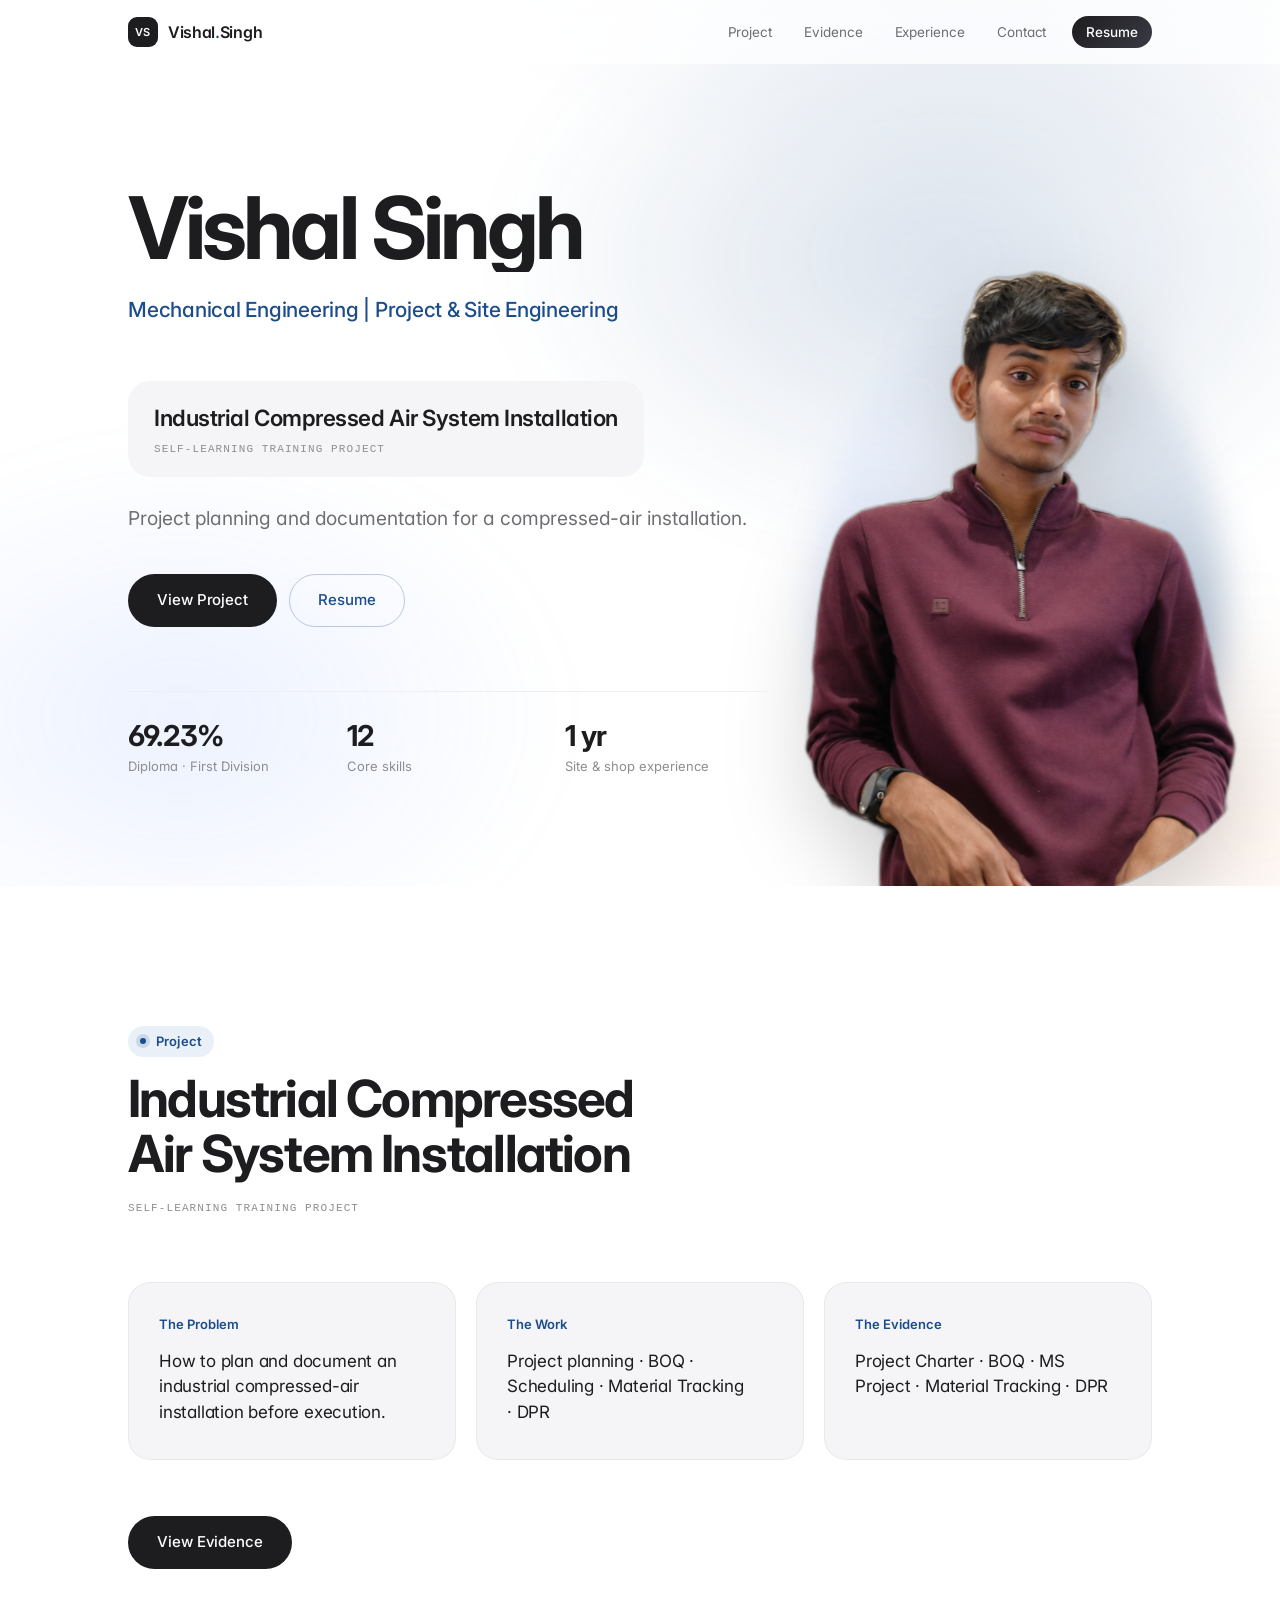
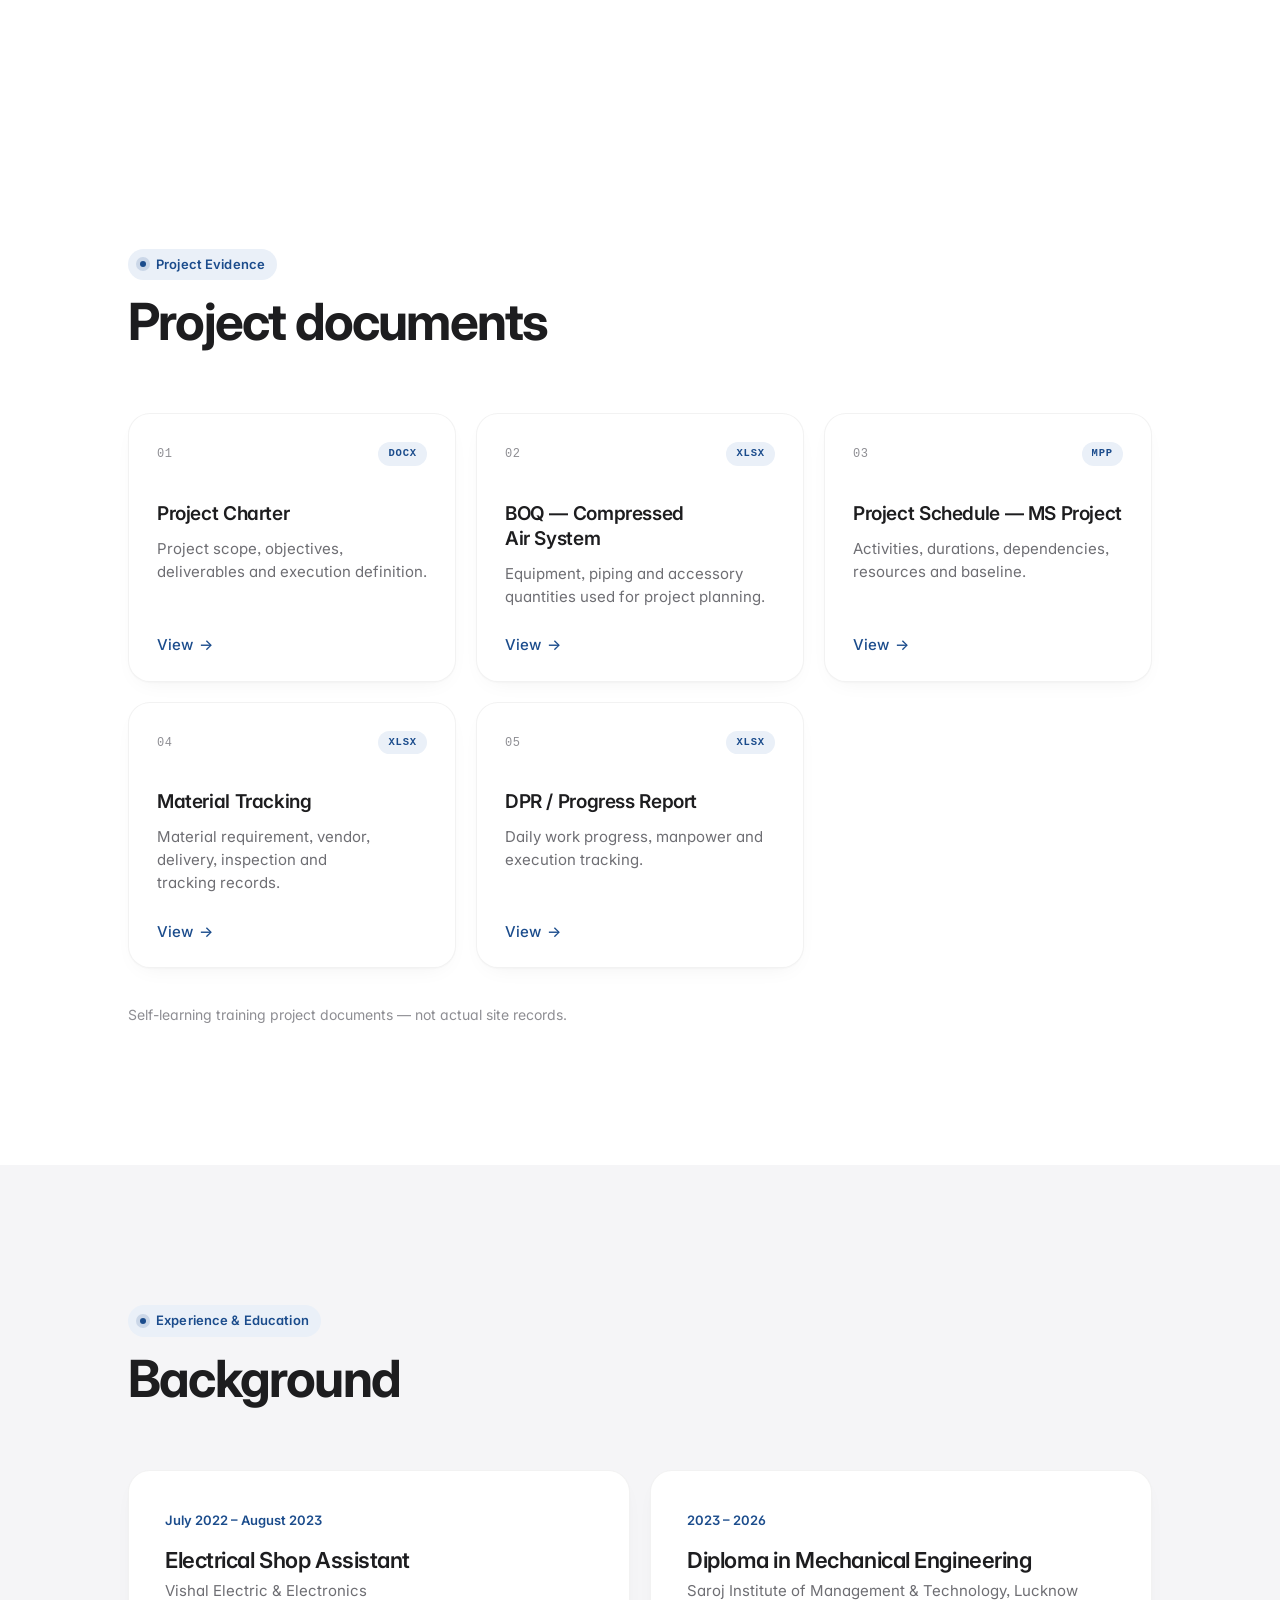
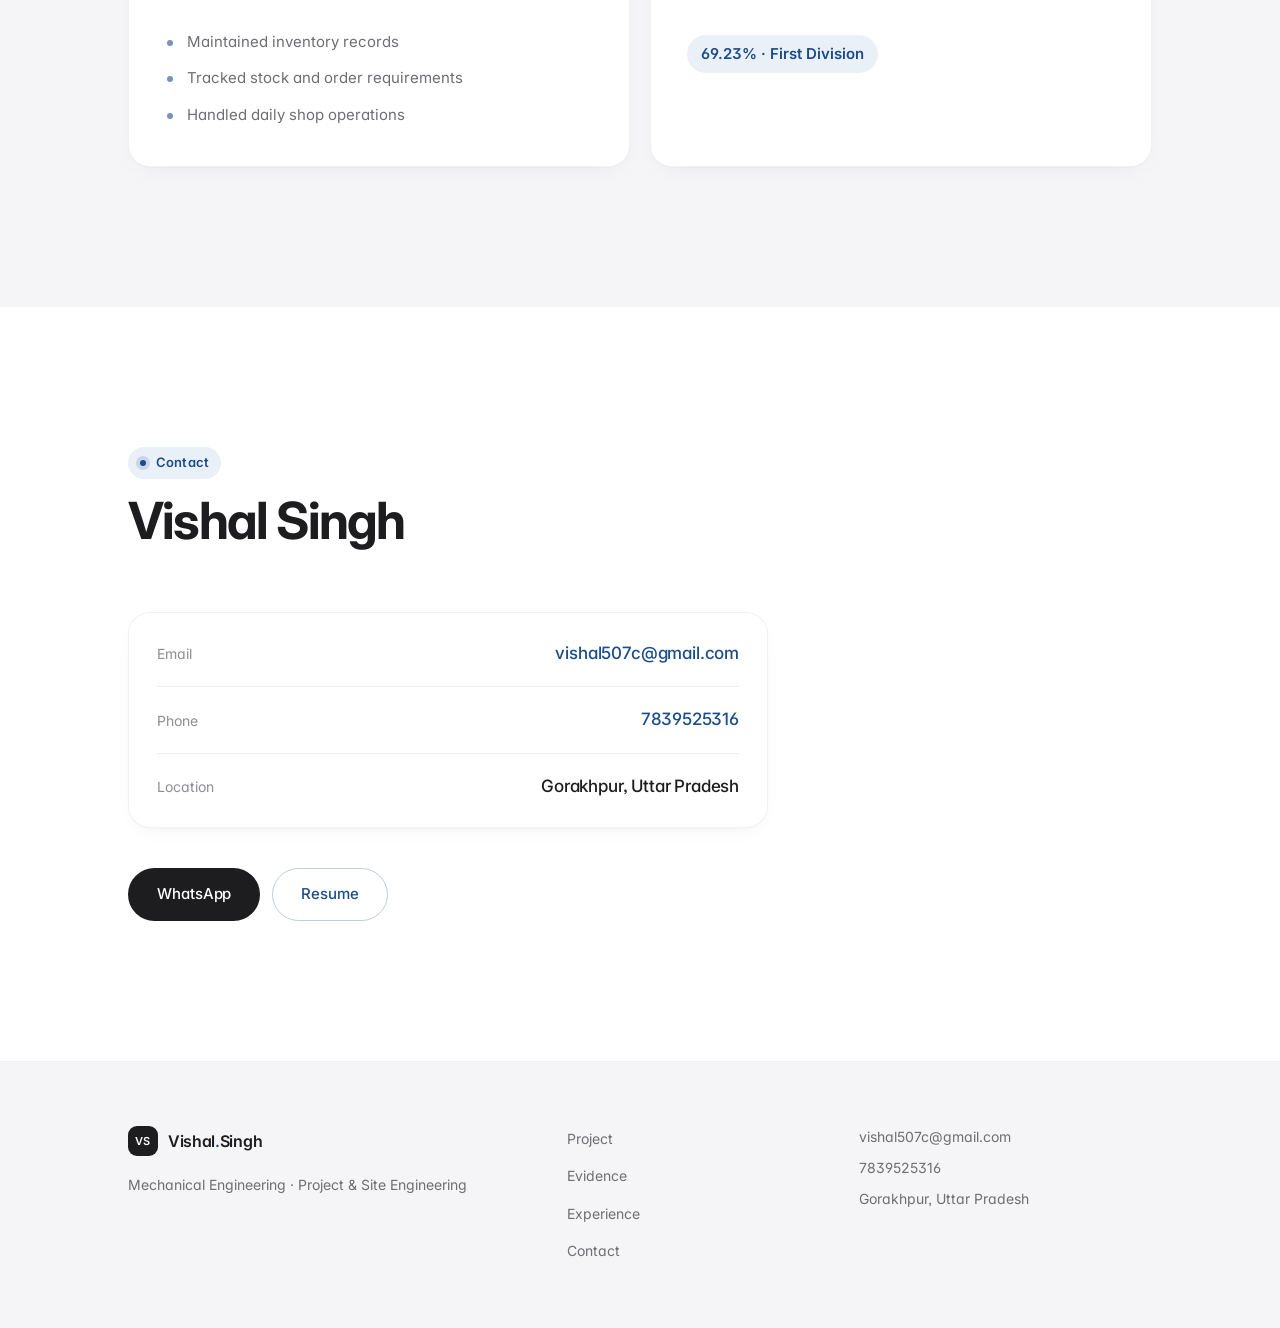
==== commit fe1c101a: "Redesign portfolio, update resume, add hero portrait and stats" ====
--- a/index.html
+++ b/index.html
@@ -61,6 +61,19 @@
       <div class="hero-btns">
         <a href="#project" class="btn btn-primary">View Project</a>
         <a href="resume.html" class="btn btn-outline">Resume</a>
+      </div>
+
+      <dl class="hero-stats">
+        <div><dt>69.23%</dt><dd>Diploma · First Division</dd></div>
+        <div><dt>12</dt><dd>Core skills</dd></div>
+        <div><dt>1 yr</dt><dd>Site &amp; shop experience</dd></div>
+      </dl>
+    </div>
+
+    <div class="hero-portrait" aria-hidden="true">
+      <div class="portrait-tilt" id="portraitTilt">
+        <img class="portrait-img" src="assets/images/portrait-nobg.png" alt="" />
+        <span class="portrait-shadow"></span>
       </div>
     </div>
   </header>
@@ -265,5 +278,32 @@
   </footer>
 
   <script type="module" src="js/main.js"></script>
+  <script>
+    (function () {
+      var cards = document.querySelectorAll('.project-fact, .doc-card, .exp-block, .edu-block, .contact-list');
+      cards.forEach(function (c) { c.classList.add('spot'); });
+      cards.forEach(function (c) {
+        c.addEventListener('pointermove', function (e) {
+          var r = c.getBoundingClientRect();
+          c.style.setProperty('--mx', (e.clientX - r.left) + 'px');
+          c.style.setProperty('--my', (e.clientY - r.top) + 'px');
+        });
+      });
+
+      var tilt = document.getElementById('portraitTilt');
+      if (!tilt || window.matchMedia('(pointer: coarse)').matches) return;
+      if (window.matchMedia('(prefers-reduced-motion: reduce)').matches) return;
+      var hero = document.getElementById('home');
+      hero.addEventListener('mousemove', function (e) {
+        var r = tilt.getBoundingClientRect();
+        var x = (e.clientX - (r.left + r.width / 2)) / r.width;
+        var y = (e.clientY - (r.top + r.height / 2)) / r.height;
+        tilt.style.transform = 'rotateY(' + (x * 14) + 'deg) rotateX(' + (-y * 14) + 'deg)';
+      });
+      hero.addEventListener('mouseleave', function () {
+        tilt.style.transform = 'rotateY(0deg) rotateX(0deg)';
+      });
+    })();
+  </script>
 </body>
 </html>
--- a/style.css
+++ b/style.css
@@ -1,42 +1,54 @@
 /* ============================================
-   Vishal Singh — Project & Site Engineer Portfolio
-   Premium, minimal corporate engineering theme
+   Vishal Singh — Project & Site Engineer
+   Premium editorial theme (Apple-inspired)
    ============================================ */
 
 /* ---------- Design Tokens ---------- */
 :root {
-  --ink: #171921;              /* primary text — deep near-black */
-  --muted: #5c616b;            /* secondary text */
-  --faint: #9aa0a9;            /* tertiary text */
+  --ink: #1d1d1f;
+  --ink-2: #2b2b30;
+  --muted: #6e6e73;
+  --faint: #8e8e93;
   --bg: #ffffff;
-  --bg-soft: #f7f7f5;          /* alternate surface — warm paper */
-  --line: #e6e7e9;             /* hairline borders */
-  --accent: #1b4c8c;           /* restrained steel-blue brand accent */
-  --accent-dark: #143a6d;
-  --accent-soft: #eef2f8;
-  --radius: 8px;
-  --shadow-sm: 0 1px 2px rgba(23, 25, 33, 0.04);
-  --nav-h: 76px;
-  --maxw: 1140px;
-  --font: 'Inter', -apple-system, BlinkMacSystemFont, 'Segoe UI', Roboto, sans-serif;
-  --mono: ui-monospace, 'Cascadia Mono', 'Segoe UI Mono', Menlo, Consolas, monospace;
+  --bg-soft: #f5f5f7;
+  --surface: #ffffff;
+  --line: #e5e5ea;
+  --line-soft: #efeff3;
+  --accent: #1b4c8c;
+  --accent-dark: #123563;
+  --accent-soft: #eaf0f8;
+  --radius-lg: 22px;
+  --radius: 14px;
+  --radius-pill: 999px;
+  --shadow-card: 0 1px 2px rgba(0, 0, 0, 0.03), 0 8px 24px -12px rgba(0, 0, 0, 0.08);
+  --shadow-lift: 0 2px 4px rgba(0, 0, 0, 0.04), 0 24px 48px -18px rgba(0, 0, 0, 0.18);
+  --nav-h: 64px;
+  --maxw: 1080px;
+  --ease: cubic-bezier(0.25, 0.1, 0.25, 1);
+  --ease-out: cubic-bezier(0.16, 1, 0.3, 1);
+  --font: 'Inter', -apple-system, BlinkMacSystemFont, 'SF Pro Display', 'Segoe UI', Roboto, sans-serif;
+  --mono: ui-monospace, 'SF Mono', 'Cascadia Mono', Menlo, Consolas, monospace;
 }
 
 /* ---------- Reset & Base ---------- */
 * { margin: 0; padding: 0; box-sizing: border-box; }
 
-html { scroll-behavior: smooth; }
+html { scroll-behavior: smooth; -webkit-text-size-adjust: 100%; }
 
 body {
   font-family: var(--font);
   color: var(--ink);
   background: var(--bg);
-  line-height: 1.65;
-  font-size: 16px;
+  line-height: 1.5;
+  font-size: 17px;
   -webkit-font-smoothing: antialiased;
   -moz-osx-font-smoothing: grayscale;
   text-rendering: optimizeLegibility;
-}
+  font-feature-settings: 'cv11', 'ss01', 'ss03';
+}
+
+h1, h2, h3 { text-wrap: balance; }
+p { text-wrap: pretty; }
 
 img { max-width: 100%; display: block; }
 a { text-decoration: none; color: inherit; }
@@ -44,46 +56,53 @@
 section[id], header[id] { scroll-margin-top: var(--nav-h); }
 
 ::selection { background: var(--accent-soft); color: var(--accent-dark); }
-
-:focus-visible { outline: 2px solid var(--accent); outline-offset: 2px; }
+:focus-visible { outline: 2px solid var(--accent); outline-offset: 3px; border-radius: 6px; }
 
 .container {
   max-width: var(--maxw);
   margin: 0 auto;
-  padding: 0 24px;
+  padding: 0 28px;
 }
 
 /* ---------- Buttons ---------- */
 .btn {
-  display: inline-block;
-  padding: 13px 26px;
-  border-radius: var(--radius);
-  font-weight: 600;
-  font-size: 13.5px;
-  letter-spacing: 0.02em;
+  display: inline-flex;
+  align-items: center;
+  justify-content: center;
+  gap: 8px;
+  padding: 14px 28px;
+  border-radius: var(--radius-pill);
+  font-family: inherit;
+  font-weight: 500;
+  font-size: 15px;
+  letter-spacing: -0.005em;
   border: 1px solid transparent;
   cursor: pointer;
-  transition: background 0.25s ease, color 0.25s ease,
-              border-color 0.25s ease, transform 0.25s ease;
-}
-.btn:active { transform: translateY(0); }
+  white-space: nowrap;
+  transition: background 0.4s var(--ease-out), color 0.4s var(--ease-out),
+              border-color 0.4s var(--ease-out), transform 0.4s var(--ease-out),
+              box-shadow 0.4s var(--ease-out);
+}
+.btn:active { transform: scale(0.97); transition-duration: 0.12s; }
 
 .btn-primary {
   background: var(--ink);
   color: #fff;
 }
 .btn-primary:hover {
-  background: #262a33;
+  background: var(--ink-2);
   transform: translateY(-1px);
+  box-shadow: 0 12px 28px -12px rgba(29, 29, 31, 0.55);
 }
 
 .btn-outline {
   background: transparent;
-  color: var(--ink);
-  border-color: #d8dade;
+  color: var(--accent);
+  border-color: rgba(27, 76, 140, 0.28);
 }
 .btn-outline:hover {
-  border-color: var(--ink);
+  background: var(--accent-soft);
+  border-color: var(--accent);
   transform: translateY(-1px);
 }
 
@@ -96,15 +115,16 @@
   left: 0;
   width: 100%;
   height: var(--nav-h);
-  background: rgba(255, 255, 255, 0.9);
-  backdrop-filter: blur(12px);
-  -webkit-backdrop-filter: blur(12px);
+  background: rgba(255, 255, 255, 0.72);
+  backdrop-filter: saturate(180%) blur(22px);
+  -webkit-backdrop-filter: saturate(180%) blur(22px);
   z-index: 1000;
   border-bottom: 1px solid transparent;
-  transition: border-color 0.3s ease;
+  transition: border-color 0.5s var(--ease), background 0.5s var(--ease);
 }
 .navbar.scrolled {
-  border-bottom-color: var(--line);
+  border-bottom-color: var(--line-soft);
+  background: rgba(255, 255, 255, 0.85);
 }
 
 .nav-container {
@@ -117,22 +137,22 @@
 .nav-logo {
   display: flex;
   align-items: center;
-  gap: 12px;
-  font-weight: 700;
-  font-size: 16.5px;
-  letter-spacing: -0.015em;
+  gap: 10px;
+  font-weight: 600;
+  font-size: 16px;
+  letter-spacing: -0.02em;
 }
 .logo-mark {
-  width: 34px;
-  height: 34px;
+  width: 30px;
+  height: 30px;
   display: grid;
   place-items: center;
   background: var(--ink);
   color: #fff;
-  border-radius: 6px;
-  font-size: 11.5px;
-  font-weight: 700;
-  letter-spacing: 0.06em;
+  border-radius: 9px;
+  font-size: 11px;
+  font-weight: 600;
+  letter-spacing: 0.04em;
 }
 .logo-text { color: var(--ink); }
 .logo-dot { color: var(--accent); }
@@ -140,127 +160,139 @@
 .nav-menu {
   display: flex;
   align-items: center;
-  gap: 2px;
+  gap: 4px;
 }
 .nav-link {
   position: relative;
-  padding: 9px 14px;
+  padding: 8px 14px;
+  font-weight: 400;
+  font-size: 13.5px;
+  letter-spacing: -0.005em;
+  color: var(--muted);
+  border-radius: var(--radius-pill);
+  transition: color 0.3s var(--ease-out), background 0.3s var(--ease-out);
+}
+.nav-link:hover { color: var(--ink); background: rgba(0, 0, 0, 0.04); }
+.nav-link.active { color: var(--ink); }
+
+.nav-cta {
+  margin-left: 8px;
+  background: var(--ink);
+  color: #fff;
   font-weight: 500;
-  font-size: 13.5px;
-  letter-spacing: 0.01em;
-  color: var(--muted);
-  border-radius: 6px;
-  transition: color 0.2s ease;
-}
-.nav-link::after {
-  content: '';
-  position: absolute;
-  left: 14px;
-  right: 14px;
-  bottom: 2px;
-  height: 1.5px;
-  background: var(--accent);
-  transform: scaleX(0);
-  transform-origin: left;
-  transition: transform 0.25s ease;
-}
-.nav-link:hover,
-.nav-link.active { color: var(--ink); }
-.nav-link:hover::after,
-.nav-link.active::after { transform: scaleX(1); }
-
-.nav-cta {
-  background: var(--accent);
-  color: #fff;
-  margin-left: 12px;
-  padding: 9px 20px;
-  border-radius: var(--radius);
-  font-size: 13px;
-  font-weight: 600;
-  letter-spacing: 0.02em;
-  transition: background 0.25s ease;
-}
-.nav-cta::after { display: none; }
+}
 .nav-cta:hover,
-.nav-cta.active { background: var(--accent-dark); color: #fff; }
+.nav-cta.active { background: var(--ink-2); color: #fff; }
 
 /* Hamburger */
 .hamburger {
   display: none;
   flex-direction: column;
+  justify-content: center;
   gap: 5px;
+  width: 40px;
+  height: 40px;
   background: none;
   border: none;
   cursor: pointer;
-  padding: 6px;
+  padding: 8px;
 }
 .bar {
-  width: 22px;
-  height: 2px;
+  width: 20px;
+  height: 1.5px;
   background: var(--ink);
   border-radius: 2px;
-  transition: transform 0.3s ease, opacity 0.3s ease;
-}
-.hamburger.active .bar:nth-child(1) { transform: translateY(7px) rotate(45deg); }
+  transition: transform 0.45s var(--ease-out), opacity 0.3s ease;
+}
+.hamburger.active .bar:nth-child(1) { transform: translateY(6.5px) rotate(45deg); }
 .hamburger.active .bar:nth-child(2) { opacity: 0; }
-.hamburger.active .bar:nth-child(3) { transform: translateY(-7px) rotate(-45deg); }
+.hamburger.active .bar:nth-child(3) { transform: translateY(-6.5px) rotate(-45deg); }
 
 /* ============================================
    HERO
    ============================================ */
 .hero {
-  padding: calc(var(--nav-h) + 96px) 0 0;
-}
-
-/* Shares the same content width and alignment as every section */
+  padding: calc(var(--nav-h) + 120px) 0 110px;
+  background:
+    radial-gradient(900px 420px at 80% -10%, rgba(27, 76, 140, 0.07), transparent 70%),
+    var(--bg);
+}
+
 .hero-container {
   max-width: var(--maxw);
 }
-.hero-container > * { max-width: 760px; }
+.hero-container > * { max-width: 620px; }
+
+.hero-stats {
+  display: grid;
+  grid-template-columns: repeat(3, 1fr);
+  gap: 16px;
+  margin-top: 64px;
+  padding-top: 28px;
+  border-top: 1px solid var(--line-soft);
+  max-width: 640px;
+}
+.hero-stats dt {
+  font-size: clamp(1.4rem, 2.4vw, 1.8rem);
+  font-weight: 700;
+  letter-spacing: -0.03em;
+  color: var(--ink);
+  line-height: 1.1;
+}
+.hero-stats dd {
+  font-size: 13px;
+  color: var(--faint);
+  margin-top: 6px;
+  line-height: 1.4;
+}
 
 .hero-title {
-  font-size: clamp(2.4rem, 4.8vw, 3.5rem);
+  font-size: clamp(3rem, 7.6vw, 5.4rem);
   font-weight: 700;
-  line-height: 1.06;
-  letter-spacing: -0.035em;
-  margin-bottom: 18px;
+  line-height: 1.02;
+  letter-spacing: -0.045em;
+  margin-bottom: 22px;
 }
 
 .hero-role {
-  font-size: clamp(0.98rem, 1.6vw, 1.1rem);
+  font-size: clamp(1.05rem, 1.8vw, 1.3rem);
   font-weight: 500;
-  letter-spacing: 0.01em;
+  letter-spacing: -0.012em;
   color: var(--accent);
-  margin-bottom: 44px;
+  margin-bottom: 56px;
 }
 
 .hero-project {
-  border-left: 2px solid var(--accent);
-  padding: 2px 0 2px 22px;
-  margin-bottom: 22px;
+  display: inline-flex;
+  flex-direction: column;
+  gap: 6px;
+  padding: 20px 26px;
+  margin-bottom: 26px;
+  background: var(--bg-soft);
+  border-radius: var(--radius-lg);
 }
 .hero-project-title {
-  font-size: clamp(1.2rem, 2.1vw, 1.5rem);
-  font-weight: 700;
-  letter-spacing: -0.015em;
+  font-size: clamp(1.15rem, 2vw, 1.4rem);
+  font-weight: 600;
+  letter-spacing: -0.02em;
   color: var(--ink);
 }
 .hero-project-tag {
   font-family: var(--mono);
   font-size: 11px;
   font-weight: 500;
-  letter-spacing: 0.12em;
+  letter-spacing: 0.1em;
   text-transform: uppercase;
   color: var(--faint);
-  margin-top: 6px;
 }
 
 .hero-desc {
-  font-size: clamp(1rem, 1.5vw, 1.08rem);
-  line-height: 1.7;
+  font-size: clamp(1.02rem, 1.6vw, 1.2rem);
+  line-height: 1.6;
   font-weight: 400;
   color: var(--muted);
-  margin-bottom: 36px;
+  margin-bottom: 40px;
+  max-width: 620px;
 }
 
 .hero-btns {
@@ -269,44 +301,66 @@
   flex-wrap: wrap;
 }
 
+/* ---------- Hero 3D portrait ---------- */
+.hero { position: relative; overflow: hidden; }
+.hero-portrait {
+  position: absolute;
+  right: max(12px, calc((100% - var(--maxw)) / 2 - 60px));
+  bottom: -30px;
+  width: min(440px, 38vw);
+  perspective: 1200px;
+  pointer-events: none;
+  z-index: 1;
+}
+.portrait-tilt {
+  position: relative;
+  transform-style: preserve-3d;
+  transition: transform 0.9s var(--ease-out);
+  will-change: transform;
+}
+.portrait-img {
+  width: 100%;
+  height: auto;
+  filter: drop-shadow(0 30px 40px rgba(0, 0, 0, 0.18));
+  transform: translateZ(40px);
+}
+.portrait-shadow {
+  position: absolute;
+  left: 10%;
+  right: 10%;
+  bottom: -18px;
+  height: 36px;
+  background: radial-gradient(closest-side, rgba(0, 0, 0, 0.22), transparent);
+  transform: translateZ(-20px);
+  filter: blur(6px);
+}
+.hero-container { position: relative; z-index: 2; }
+
 /* ============================================
    SECTIONS (shared)
    ============================================ */
-.section { padding: clamp(88px, 9vw, 124px) 0; }
+.section { padding: clamp(96px, 11vw, 140px) 0; }
 .section-soft {
   background: var(--bg-soft);
-  border-top: 1px solid var(--line);
-  border-bottom: 1px solid var(--line);
 }
 
 .section-head {
   max-width: 760px;
-  margin-bottom: 52px;
+  margin-bottom: 64px;
 }
 .section-label {
-  display: inline-block;
-  font-family: var(--mono);
-  font-size: 11.5px;
-  font-weight: 600;
-  letter-spacing: 0.16em;
-  text-transform: uppercase;
+  display: block;
+  font-size: 13px;
+  font-weight: 600;
+  letter-spacing: 0.01em;
   color: var(--accent);
-  margin-bottom: 16px;
-}
-.section-label::before {
-  content: '';
-  display: inline-block;
-  width: 24px;
-  height: 1.5px;
-  background: var(--accent);
-  margin-right: 14px;
-  vertical-align: middle;
+  margin-bottom: 14px;
 }
 .section-title {
-  font-size: clamp(1.6rem, 2.8vw, 2.1rem);
+  font-size: clamp(2.1rem, 4.4vw, 3.2rem);
   font-weight: 700;
-  letter-spacing: -0.025em;
-  line-height: 1.2;
+  letter-spacing: -0.035em;
+  line-height: 1.08;
   color: var(--ink);
 }
 
@@ -315,44 +369,47 @@
    ============================================ */
 .project-tag {
   display: inline-block;
-  margin-top: 16px;
+  margin-top: 18px;
   font-family: var(--mono);
-  font-size: 10.5px;
+  font-size: 11px;
   font-weight: 500;
-  letter-spacing: 0.14em;
+  letter-spacing: 0.1em;
   text-transform: uppercase;
-  color: var(--accent);
+  color: var(--faint);
 }
 
 .project-facts {
   display: grid;
   grid-template-columns: repeat(3, 1fr);
-  gap: 36px;
-  max-width: 940px;
+  gap: 20px;
 }
 .project-fact {
-  border-top: 1px solid var(--line);
-  padding-top: 20px;
+  background: var(--bg-soft);
+  border-radius: var(--radius-lg);
+  padding: 32px 30px 34px;
+  transition: translate 0.6s var(--ease-out), box-shadow 0.6s var(--ease-out);
+}
+.project-fact:hover {
+  translate: 0 -3px;
+  box-shadow: var(--shadow-card);
 }
 .project-fact-label {
   display: block;
-  font-family: var(--mono);
-  font-size: 10.5px;
-  font-weight: 600;
-  letter-spacing: 0.14em;
-  text-transform: uppercase;
+  font-size: 13px;
+  font-weight: 600;
   color: var(--accent);
-  margin-bottom: 12px;
+  margin-bottom: 14px;
 }
 .project-fact-text {
-  font-size: 15px;
-  line-height: 1.65;
+  font-size: 17px;
+  line-height: 1.5;
+  letter-spacing: -0.012em;
   font-weight: 400;
   color: var(--ink);
 }
 
 .project-cta {
-  margin-top: 44px;
+  margin-top: 56px;
 }
 
 /* ============================================
@@ -361,81 +418,82 @@
 .docs-grid {
   display: grid;
   grid-template-columns: repeat(3, 1fr);
-  gap: 24px;
+  gap: 20px;
 }
 .doc-card {
-  background: #fff;
-  border: 1px solid var(--line);
-  border-radius: var(--radius);
-  padding: 26px 26px 22px;
+  background: var(--surface);
+  border: 1px solid var(--line-soft);
+  border-radius: var(--radius-lg);
+  padding: 28px 28px 24px;
   display: flex;
   flex-direction: column;
-  transition: transform 0.25s ease, border-color 0.25s ease;
+  box-shadow: var(--shadow-card);
+  transition: translate 0.7s var(--ease-out), box-shadow 0.7s var(--ease-out), border-color 0.5s var(--ease-out);
 }
 .doc-card:hover {
-  transform: translateY(-2px);
-  border-color: #c9ccd2;
+  translate: 0 -4px;
+  border-color: transparent;
+  box-shadow: var(--shadow-lift);
 }
 .doc-top {
   display: flex;
   justify-content: space-between;
   align-items: center;
-  margin-bottom: 16px;
+  margin-bottom: 36px;
 }
 .doc-num {
   font-family: var(--mono);
-  font-size: 11px;
+  font-size: 12px;
   color: var(--faint);
-  letter-spacing: 0.12em;
+  letter-spacing: 0.04em;
 }
 .doc-type {
   font-family: var(--mono);
-  font-size: 10px;
-  font-weight: 600;
-  letter-spacing: 0.12em;
-  color: var(--muted);
-  border: 1px solid var(--line);
-  padding: 3px 9px;
-  border-radius: 4px;
+  font-size: 10.5px;
+  font-weight: 600;
+  letter-spacing: 0.08em;
+  color: var(--accent);
+  background: var(--accent-soft);
+  padding: 4px 10px;
+  border-radius: var(--radius-pill);
 }
 .doc-title {
-  font-size: 15.5px;
-  font-weight: 600;
+  font-size: 19px;
+  font-weight: 600;
+  letter-spacing: -0.02em;
   color: var(--ink);
-  margin-bottom: 8px;
-  line-height: 1.4;
+  margin-bottom: 10px;
+  line-height: 1.3;
 }
 .doc-desc {
-  font-size: 13.5px;
-  line-height: 1.6;
+  font-size: 15px;
+  line-height: 1.55;
   color: var(--muted);
   flex: 1;
 }
 .doc-actions {
-  margin-top: 20px;
-  display: flex;
-  gap: 18px;
-  padding-top: 16px;
-  border-top: 1px solid var(--line);
+  margin-top: 26px;
+  display: flex;
 }
 .doc-link {
-  font-size: 13px;
-  font-weight: 600;
-  letter-spacing: 0.02em;
+  display: inline-flex;
+  align-items: center;
+  gap: 6px;
+  font-size: 15px;
+  font-weight: 500;
   color: var(--accent);
-  border-bottom: 1px solid transparent;
-  padding-bottom: 2px;
-  transition: border-color 0.2s ease, color 0.2s ease;
-}
-.doc-link:hover {
-  border-bottom-color: var(--accent);
-  color: var(--accent-dark);
-}
+  transition: gap 0.4s var(--ease-out), color 0.3s ease;
+}
+.doc-link::after {
+  content: '→';
+  transition: transform 0.4s var(--ease-out);
+}
+.doc-link:hover { color: var(--accent-dark); }
+.doc-link:hover::after { transform: translateX(3px); }
 
 .docs-note {
-  margin-top: 26px;
-  font-size: 12.5px;
-  letter-spacing: 0.01em;
+  margin-top: 36px;
+  font-size: 14px;
   color: var(--faint);
 }
 
@@ -444,64 +502,67 @@
    ============================================ */
 .background-grid {
   display: grid;
-  grid-template-columns: 1.1fr 0.9fr;
-  gap: 56px;
-  align-items: start;
+  grid-template-columns: 1fr 1fr;
+  gap: 20px;
+  align-items: stretch;
 }
 .exp-block,
 .edu-block {
-  border-top: 1px solid var(--line);
-  padding-top: 24px;
+  background: var(--surface);
+  border-radius: var(--radius-lg);
+  padding: 40px 36px;
+  box-shadow: var(--shadow-card);
 }
 .block-period {
-  font-family: var(--mono);
-  font-size: 11px;
-  font-weight: 600;
-  letter-spacing: 0.12em;
-  text-transform: uppercase;
+  font-size: 13px;
+  font-weight: 600;
   color: var(--accent);
-  margin-bottom: 14px;
+  margin-bottom: 16px;
 }
 .block-title {
-  font-size: 17px;
-  font-weight: 600;
-  letter-spacing: -0.01em;
+  font-size: 22px;
+  font-weight: 600;
+  letter-spacing: -0.02em;
   color: var(--ink);
   margin-bottom: 6px;
+  line-height: 1.25;
 }
 .block-org {
-  font-size: 14px;
-  font-weight: 400;
+  font-size: 15px;
   color: var(--muted);
-  margin-bottom: 18px;
+  margin-bottom: 28px;
 }
 .block-list {
   display: flex;
   flex-direction: column;
-  gap: 10px;
+  gap: 14px;
 }
 .block-list li {
-  font-size: 14px;
+  font-size: 15px;
   color: var(--muted);
-  padding-left: 20px;
+  padding-left: 22px;
   position: relative;
 }
 .block-list li::before {
   content: '';
   position: absolute;
   left: 2px;
-  top: 8px;
-  width: 5px;
-  height: 5px;
-  border: 1px solid var(--accent);
-  transform: rotate(45deg);
+  top: 9px;
+  width: 6px;
+  height: 6px;
+  border-radius: 50%;
+  background: var(--accent);
+  opacity: 0.6;
 }
 .block-result {
-  font-size: 14.5px;
-  font-weight: 600;
-  letter-spacing: 0.01em;
+  display: inline-block;
+  font-size: 15px;
+  font-weight: 600;
   color: var(--accent);
-  margin-bottom: 10px;
+  background: var(--accent-soft);
+  padding: 8px 14px;
+  border-radius: var(--radius-pill);
+  margin-top: 4px;
 }
 
 /* ============================================
@@ -509,41 +570,38 @@
    ============================================ */
 .contact-grid {
   max-width: 640px;
-  margin-right: auto;
 }
 .contact-list {
-  margin-bottom: 34px;
+  margin-bottom: 40px;
+  background: var(--surface);
+  border-radius: var(--radius-lg);
+  box-shadow: var(--shadow-card);
+  padding: 8px 28px;
 }
 .contact-row {
   display: flex;
   justify-content: space-between;
-  align-items: baseline;
+  align-items: center;
   gap: 20px;
-  padding: 17px 0;
-  border-bottom: 1px solid var(--line);
+  padding: 20px 0;
+  border-bottom: 1px solid var(--line-soft);
 }
 .contact-row:last-child { border-bottom: none; }
 .contact-label {
-  font-family: var(--mono);
-  font-size: 11px;
-  font-weight: 600;
-  text-transform: uppercase;
-  letter-spacing: 0.12em;
+  font-size: 14px;
   color: var(--faint);
   white-space: nowrap;
 }
 .contact-row a,
 .contact-value {
-  font-size: 15px;
+  font-size: 17px;
   font-weight: 500;
-  color: var(--ink);
-  border-bottom: 1px solid transparent;
-  padding-bottom: 1px;
-  transition: border-color 0.2s ease;
-}
-.contact-row a { color: var(--accent); }
-.contact-row a:hover { border-bottom-color: var(--accent); }
-.contact-value { border-bottom: none; }
+  letter-spacing: -0.01em;
+  color: var(--accent);
+  transition: color 0.3s ease;
+}
+.contact-row a:hover { color: var(--accent-dark); }
+.contact-value { color: var(--ink); }
 
 .contact-actions {
   display: flex;
@@ -555,59 +613,173 @@
    FOOTER
    ============================================ */
 .footer {
-  background: #14171d;
-  color: #98a0ad;
+  background: var(--bg-soft);
+  color: var(--muted);
+  border-top: 1px solid var(--line-soft);
 }
 .footer-grid {
   display: grid;
   grid-template-columns: 1.6fr 1fr 1.2fr;
   gap: 48px;
-  padding-top: 60px;
-  padding-bottom: 56px;
-}
-.footer .nav-logo { color: #fff; margin-bottom: 18px; }
+  padding-top: 64px;
+  padding-bottom: 64px;
+}
+.footer .nav-logo { color: var(--ink); margin-bottom: 18px; }
 .footer-brand p {
   font-size: 14px;
-  line-height: 1.7;
-}
-.footer-links ul { display: flex; flex-direction: column; gap: 11px; }
+  line-height: 1.6;
+}
+.footer-links ul { display: flex; flex-direction: column; gap: 12px; }
 .footer-links a {
   font-size: 14px;
-  color: #98a0ad;
-  border-bottom: 1px solid transparent;
-  padding-bottom: 1px;
-  transition: color 0.2s ease, border-color 0.2s ease;
-}
-.footer-links a:hover { color: #fff; border-bottom-color: rgba(255, 255, 255, 0.35); }
-.footer-contact p { font-size: 14px; margin-bottom: 9px; }
+  color: var(--muted);
+  transition: color 0.3s ease;
+}
+.footer-links a:hover { color: var(--ink); }
+.footer-contact p { font-size: 14px; margin-bottom: 10px; }
 .footer-contact a {
-  color: #98a0ad;
-  transition: color 0.2s ease;
-}
-.footer-contact a:hover { color: #fff; }
-
-/* ============================================
-   SCROLL REVEAL ANIMATIONS
+  color: var(--muted);
+  transition: color 0.3s ease;
+}
+.footer-contact a:hover { color: var(--ink); }
+
+/* ============================================
+   SCROLL REVEAL
    ============================================ */
 .reveal {
   opacity: 0;
-  transform: translateY(12px);
-  transition: opacity 0.55s ease, transform 0.55s cubic-bezier(0.22, 0.61, 0.36, 1);
+  transform: translateY(24px);
+  filter: blur(8px);
+  transition: opacity 1s var(--ease-out), transform 1s var(--ease-out), filter 1s var(--ease-out);
 }
 .reveal.visible {
   opacity: 1;
   transform: translateY(0);
-}
-.delay-1 { transition-delay: 0.08s; }
-.delay-2 { transition-delay: 0.16s; }
-.delay-3 { transition-delay: 0.24s; }
-.delay-4 { transition-delay: 0.32s; }
-.delay-5 { transition-delay: 0.4s; }
+  filter: blur(0);
+}
+.delay-1 { transition-delay: 0.1s; }
+.delay-2 { transition-delay: 0.2s; }
+.delay-3 { transition-delay: 0.3s; }
+.delay-4 { transition-delay: 0.4s; }
+.delay-5 { transition-delay: 0.5s; }
 
 @media (prefers-reduced-motion: reduce) {
   html { scroll-behavior: auto; }
-  .reveal { opacity: 1; transform: none; transition: none; }
-  .btn, .doc-card { transition: none; }
+  .reveal { opacity: 1; transform: none; filter: none; transition: none; }
+  .btn, .doc-card, .project-fact { transition: none; }
+}
+
+/* ============================================
+   2026 VISUAL LAYER
+   ============================================ */
+@keyframes sheen { to { background-position: 200% center; } }
+@keyframes drift {
+  0% { transform: translate3d(0, 0, 0) scale(1); }
+  100% { transform: translate3d(-4%, 6%, 0) scale(1.08); }
+}
+@keyframes spin { to { transform: rotate(360deg); } }
+@keyframes float {
+  0%, 100% { transform: translate3d(0, 0, 0); }
+  50% { transform: translate3d(0, -12px, 0); }
+}
+
+.hero::before {
+  content: '';
+  position: absolute;
+  inset: -10% -10% auto;
+  height: 130%;
+  background:
+    radial-gradient(42% 38% at 70% 30%, rgba(27, 76, 140, 0.16), transparent 70%),
+    radial-gradient(36% 34% at 20% 70%, rgba(120, 160, 255, 0.14), transparent 70%),
+    radial-gradient(30% 30% at 90% 80%, rgba(255, 170, 120, 0.10), transparent 70%);
+  filter: blur(30px);
+  animation: drift 16s ease-in-out infinite alternate;
+  pointer-events: none;
+  z-index: 0;
+}
+
+.hero-title {
+  background: linear-gradient(110deg, var(--ink) 35%, #1b4c8c 50%, var(--ink) 65%);
+  background-size: 220% auto;
+  -webkit-background-clip: text;
+  background-clip: text;
+  color: transparent;
+  animation: sheen 7s linear infinite;
+}
+
+.hero-portrait::before {
+  content: '';
+  position: absolute;
+  inset: 6% 4%;
+  border-radius: 50%;
+  background: conic-gradient(from 0deg, rgba(27, 76, 140, 0.0), rgba(27, 76, 140, 0.35), rgba(120, 160, 255, 0.25), rgba(27, 76, 140, 0.0));
+  filter: blur(18px);
+  animation: spin 14s linear infinite;
+  z-index: -1;
+}
+.portrait-tilt { animation: float 7s ease-in-out infinite; }
+
+.btn-primary { position: relative; overflow: hidden; }
+.btn-primary::after {
+  content: '';
+  position: absolute;
+  top: 0;
+  left: -75%;
+  width: 50%;
+  height: 100%;
+  background: linear-gradient(100deg, transparent, rgba(255, 255, 255, 0.28), transparent);
+  transform: skewX(-20deg);
+  transition: left 0.9s var(--ease-out);
+}
+.btn-primary:hover::after { left: 130%; }
+
+/* Cursor-following glow on cards */
+.spot { position: relative; isolation: isolate; overflow: hidden; }
+.spot::before {
+  content: '';
+  position: absolute;
+  inset: 0;
+  background: radial-gradient(360px circle at var(--mx, 50%) var(--my, 50%), rgba(27, 76, 140, 0.10), transparent 60%);
+  opacity: 0;
+  transition: opacity 0.5s ease;
+  pointer-events: none;
+  z-index: -1;
+}
+.spot:hover::before { opacity: 1; }
+
+.project-fact,
+.doc-card,
+.exp-block,
+.edu-block,
+.contact-list {
+  border: 1px solid rgba(0, 0, 0, 0.05);
+  backdrop-filter: saturate(160%) blur(12px);
+}
+
+.section-label {
+  display: inline-flex;
+  align-items: center;
+  gap: 10px;
+  padding: 6px 12px;
+  border-radius: var(--radius-pill);
+  background: var(--accent-soft);
+}
+.section-label::before {
+  content: '';
+  width: 6px;
+  height: 6px;
+  border-radius: 50%;
+  background: var(--accent);
+  box-shadow: 0 0 0 4px rgba(27, 76, 140, 0.15);
+}
+
+.nav-cta {
+  background: linear-gradient(135deg, #1d1d1f, #3a3a44);
+}
+
+@media (prefers-reduced-motion: reduce) {
+  .hero::before, .hero-title, .hero-portrait::before, .portrait-tilt { animation: none; }
+  .spot::before { display: none; }
 }
 
 /* ============================================
@@ -615,13 +787,14 @@
    ============================================ */
 @media (max-width: 1024px) {
   .docs-grid { grid-template-columns: repeat(2, 1fr); }
-  .background-grid { grid-template-columns: 1fr; gap: 40px; }
+  .project-facts { grid-template-columns: 1fr; }
   .footer-grid { grid-template-columns: 1fr 1fr; }
 }
 
 @media (max-width: 768px) {
-  body { font-size: 15px; }
-  .section { padding: 72px 0; }
+  body { font-size: 16px; }
+  .section { padding: 80px 0; }
+  .container { padding: 0 22px; }
 
   /* Mobile nav */
   .hamburger { display: flex; z-index: 1100; }
@@ -632,31 +805,44 @@
     width: 100%;
     flex-direction: column;
     align-items: stretch;
-    background: #fff;
-    padding: 14px 24px 26px;
-    border-bottom: 1px solid var(--line);
+    background: rgba(255, 255, 255, 0.97);
+    backdrop-filter: blur(20px);
+    -webkit-backdrop-filter: blur(20px);
+    padding: 10px 22px 24px;
+    border-bottom: 1px solid var(--line-soft);
     gap: 2px;
-    transform: translateY(-140%);
-    transition: transform 0.35s ease;
+    transform: translateY(-120%);
+    opacity: 0;
+    transition: transform 0.6s var(--ease-out), opacity 0.4s ease;
   }
-  .nav-menu.open { transform: translateY(0); }
-  .nav-link { display: block; padding: 14px 8px; font-size: 15.5px; }
-  .nav-link::after { display: none; }
+  .nav-menu.open { transform: translateY(0); opacity: 1; }
+  .nav-link { display: block; padding: 14px 10px; font-size: 17px; border-radius: 12px; }
   .nav-cta {
     display: block;
     text-align: center;
-    margin: 12px 0 0 0;
-    padding: 13px 20px;
+    margin: 14px 0 0 0;
+    padding: 14px 20px;
   }
 
-  .hero { padding-top: calc(var(--nav-h) + 56px); }
-  .hero-role { margin-bottom: 36px; }
-  .project-facts { grid-template-columns: 1fr; gap: 26px; }
+  .hero { padding: calc(var(--nav-h) + 64px) 0 80px; }
+  .hero-portrait {
+    position: relative;
+    right: auto;
+    bottom: auto;
+    width: min(300px, 80vw);
+    margin: 56px auto 0;
+  }
+  .hero-stats { grid-template-columns: repeat(3, 1fr); gap: 16px; margin-top: 44px; }
+  .hero-role { margin-bottom: 40px; }
+  .project-facts { grid-template-columns: 1fr; }
+  .background-grid { grid-template-columns: 1fr; }
+  .section-head { margin-bottom: 44px; }
   .contact-row { flex-direction: column; gap: 6px; align-items: flex-start; }
-  .footer-grid { grid-template-columns: 1fr; gap: 40px; padding-top: 48px; padding-bottom: 48px; }
+  .footer-grid { grid-template-columns: 1fr; gap: 40px; padding-top: 56px; padding-bottom: 56px; }
 }
 
 @media (max-width: 560px) {
   .docs-grid { grid-template-columns: 1fr; }
-  .hero-btns .btn { flex: 1; text-align: center; }
-}+  .hero-btns .btn { flex: 1; }
+  .exp-block, .edu-block { padding: 30px 26px; }
+}
